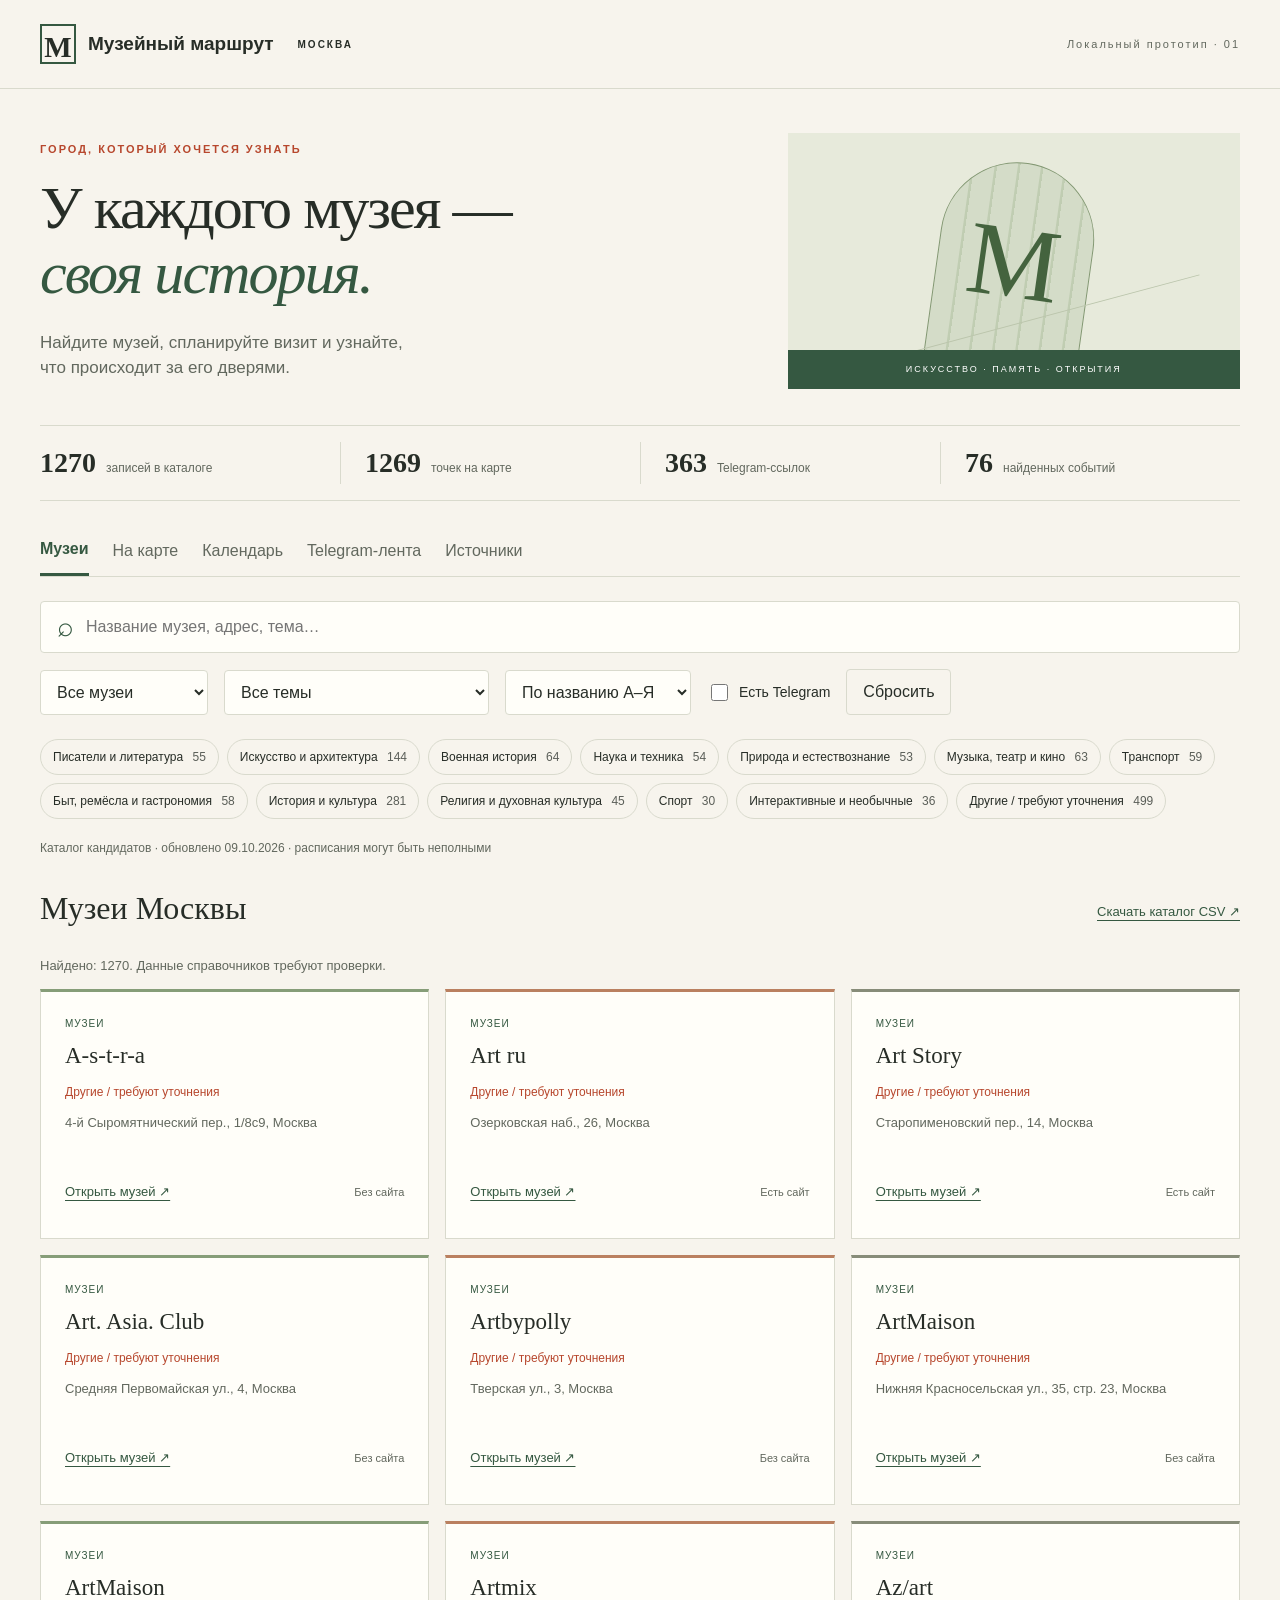
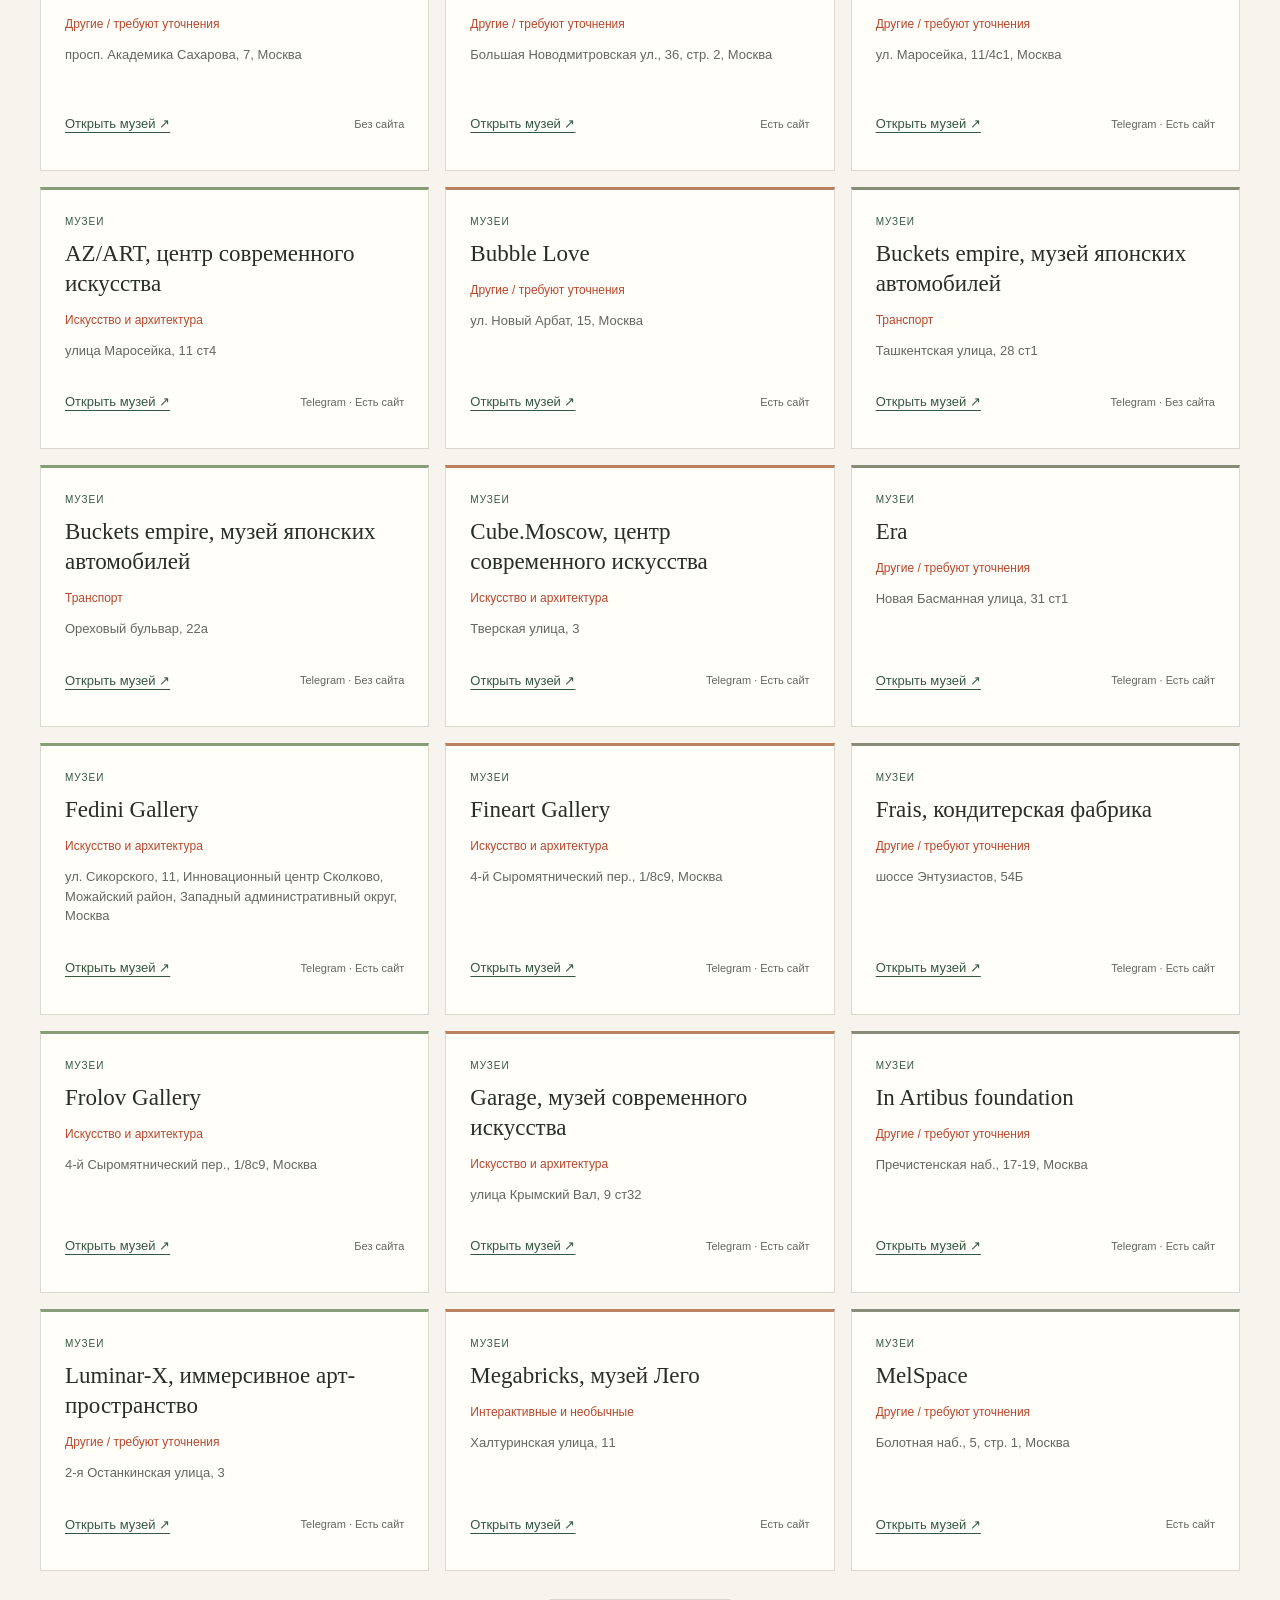
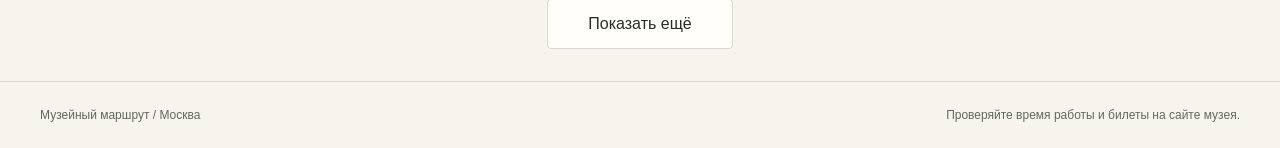
==== web/index.html @ 29739465 "Build Moscow museums catalog, map and calendar prototype" ====
<!doctype html>
<html lang="ru">
<head>
  <meta charset="utf-8"><meta name="viewport" content="width=device-width,initial-scale=1">
  <title>Музейный маршрут — Москва</title>
  <meta name="description" content="Музеи и музеи-квартиры Москвы: каталог, карта, афиши и новости публичных Telegram-каналов.">
  <link rel="icon" href="icon.svg" type="image/svg+xml"><link rel="stylesheet" href="vendor/leaflet.css"><link rel="stylesheet" href="style.css">
  <script defer src="vendor/leaflet.js"></script><script defer src="app.js"></script>
</head>
<body>
  <header><a class="brand" href="#catalog"><span class="brand-mark">М</span> Музейный маршрут <small>МОСКВА</small></a><span class="edition">Локальный прототип · 01</span></header>
  <main>
    <section class="hero"><div><p class="eyebrow">ГОРОД, КОТОРЫЙ ХОЧЕТСЯ УЗНАТЬ</p><h1>У каждого музея —<br><em>своя история.</em></h1><p class="intro">Найдите музей, спланируйте визит и узнайте,<br>что происходит за его дверями.</p></div><div class="hero-art" aria-hidden="true"><div class="arch"><span>М</span></div><p>ИСКУССТВО · ПАМЯТЬ · ОТКРЫТИЯ</p></div></section>
    <div id="stats" class="stats" aria-live="polite"></div>
    <nav class="tabs" aria-label="Разделы"><button data-tab="catalog" class="active">Музеи</button><button data-tab="map">На карте</button><button data-tab="events">Календарь</button><button data-tab="telegram">Telegram-лента</button><button data-tab="sources">Источники</button></nav>
    <section class="searchbar"><label class="search"><span aria-hidden="true">⌕</span><input id="search" type="search" placeholder="Название музея, адрес, тема…" aria-label="Поиск музеев и событий"></label><label><span class="sr-only">Тип музея</span><select id="category"><option value="">Все музеи</option><option>Музеи-квартиры</option><option>Музеи</option></select></label><label><span class="sr-only">Тематика музея</span><select id="theme"><option value="">Все темы</option></select></label><label><span class="sr-only">Сортировка</span><select id="sort"><option value="name">По названию А–Я</option><option value="name-desc">По названию Я–А</option><option value="theme">По тематике</option><option value="format">По формату музея</option></select></label><label class="check"><input type="checkbox" id="tg-only"> Есть Telegram</label><button id="reset" class="quiet">Сбросить</button></section>
    <div id="theme-chips" class="theme-chips" aria-label="Тематика музеев"></div><div id="status" class="status" role="status">Загружаю каталог…</div>
    <section id="catalog" class="panel"><div class="section-title"><h2>Музеи Москвы</h2><a href="data/museums.csv" download>Скачать каталог CSV ↗</a></div><p id="catalog-count" class="muted"></p><div id="museum-list" class="museum-grid"></div><button id="more" class="more">Показать ещё</button></section>
    <section id="map" class="panel" hidden><div class="section-title"><h2>Ваш следующий маршрут</h2><p id="map-count" class="muted"></p></div><div id="map-canvas" aria-label="Карта музеев Москвы"></div><p class="muted">Координаты из справочников. Нажмите на точку, чтобы открыть музей. Подложка карты требует интернета.</p></section>
    <section id="events" class="panel" hidden><div class="section-title"><h2>Когда пойдём?</h2><button id="export-ics" class="quiet">Экспорт .ics</button></div><div class="calendar-controls"><button id="prev" aria-label="Предыдущий период">←</button><button id="today">Сегодня</button><button id="next" aria-label="Следующий период">→</button><strong id="period-label"></strong><div class="segments"><button data-period="week" class="active">Неделя</button><button data-period="month">Месяц</button><button data-period="year">Год</button></div><label><span class="sr-only">Тип события</span><select id="event-kind"><option value="">Все события</option><option>Лекция</option><option>Экскурсия</option><option>Событие</option></select></label></div><p class="muted">Только найденные даты из разметки сайтов. Отмены и площадку уточняйте по ссылке источника. Отсутствие событий не означает отсутствие программы.</p><div id="calendar"></div><div id="event-list"></div><h3 class="agenda-title">Больше программ — в афишах музеев</h3><div id="agenda-list" class="link-grid"></div></section>
    <section id="telegram" class="panel" hidden><div class="section-title"><h2>Музеи говорят</h2><label><span class="sr-only">Telegram-канал</span><select id="channel"><option value="">Все каналы</option></select></label></div><p class="muted">До пяти последних доступных публикаций каждого публичного канала на момент сбора. Публикации показываются из сохранённой копии.</p><div id="post-list" class="post-grid"></div><button id="more-posts" class="more">Ещё публикации</button><div id="channel-errors" class="muted"></div></section>
    <section id="sources" class="panel" hidden><h2>Откуда берутся данные</h2><div id="source-report"></div><p>Классификация по тематике предварительно определяется по названию музея; у одного музея может быть несколько тем. Неоднозначные записи отмечены отдельно. Это каталог кандидатов из локальных выгрузок 2ГИС и Яндекс.Карт. Дата исходных выгрузок неизвестна; в них возможны закрытые музеи, школьные музеи и дубли. Филиалы сохраняются отдельно, даже если у них один сайт.</p><p>Контакты и ссылки на афиши собираются с главной и до трёх связанных страниц. Расписание извлекается только из структурированной разметки Event. События общего музейного сайта могут относиться к нескольким филиалам — точное место смотрите в источнике.</p><p>Telegram-ссылка из справочника не подтверждает, что это официальный канал. Публичная страница должна отдавать публикации; закрытые каналы, чаты и боты могут быть недоступны.</p><a href="data/catalog.json" download>Скачать полный JSON ↗</a></section>
  </main>
  <footer><span>Музейный маршрут / Москва</span><span>Проверяйте время работы и билеты на сайте музея.</span></footer>
  <dialog id="museum-dialog"><button id="close-dialog" aria-label="Закрыть" class="close">×</button><div id="museum-detail"></div></dialog>
</body>
</html>
---- web/vendor/leaflet.css ----
/* required styles */

.leaflet-pane,
.leaflet-tile,
.leaflet-marker-icon,
.leaflet-marker-shadow,
.leaflet-tile-container,
.leaflet-pane > svg,
.leaflet-pane > canvas,
.leaflet-zoom-box,
.leaflet-image-layer,
.leaflet-layer {
	position: absolute;
	left: 0;
	top: 0;
	}
.leaflet-container {
	overflow: hidden;
	}
.leaflet-tile,
.leaflet-marker-icon,
.leaflet-marker-shadow {
	-webkit-user-select: none;
	   -moz-user-select: none;
	        user-select: none;
	  -webkit-user-drag: none;
	}
/* Prevents IE11 from highlighting tiles in blue */
.leaflet-tile::selection {
	background: transparent;
}
/* Safari renders non-retina tile on retina better with this, but Chrome is worse */
.leaflet-safari .leaflet-tile {
	image-rendering: -webkit-optimize-contrast;
	}
/* hack that prevents hw layers "stretching" when loading new tiles */
.leaflet-safari .leaflet-tile-container {
	width: 1600px;
	height: 1600px;
	-webkit-transform-origin: 0 0;
	}
.leaflet-marker-icon,
.leaflet-marker-shadow {
	display: block;
	}
/* .leaflet-container svg: reset svg max-width decleration shipped in Joomla! (joomla.org) 3.x */
/* .leaflet-container img: map is broken in FF if you have max-width: 100% on tiles */
.leaflet-container .leaflet-overlay-pane svg {
	max-width: none !important;
	max-height: none !important;
	}
.leaflet-container .leaflet-marker-pane img,
.leaflet-container .leaflet-shadow-pane img,
.leaflet-container .leaflet-tile-pane img,
.leaflet-container img.leaflet-image-layer,
.leaflet-container .leaflet-tile {
	max-width: none !important;
	max-height: none !important;
	width: auto;
	padding: 0;
	}

.leaflet-container img.leaflet-tile {
	/* See: https://bugs.chromium.org/p/chromium/issues/detail?id=600120 */
	mix-blend-mode: plus-lighter;
}

.leaflet-container.leaflet-touch-zoom {
	-ms-touch-action: pan-x pan-y;
	touch-action: pan-x pan-y;
	}
.leaflet-container.leaflet-touch-drag {
	-ms-touch-action: pinch-zoom;
	/* Fallback for FF which doesn't support pinch-zoom */
	touch-action: none;
	touch-action: pinch-zoom;
}
.leaflet-container.leaflet-touch-drag.leaflet-touch-zoom {
	-ms-touch-action: none;
	touch-action: none;
}
.leaflet-container {
	-webkit-tap-highlight-color: transparent;
}
.leaflet-container a {
	-webkit-tap-highlight-color: rgba(51, 181, 229, 0.4);
}
.leaflet-tile {
	filter: inherit;
	visibility: hidden;
	}
.leaflet-tile-loaded {
	visibility: inherit;
	}
.leaflet-zoom-box {
	width: 0;
	height: 0;
	-moz-box-sizing: border-box;
	     box-sizing: border-box;
	z-index: 800;
	}
/* workaround for https://bugzilla.mozilla.org/show_bug.cgi?id=888319 */
.leaflet-overlay-pane svg {
	-moz-user-select: none;
	}

.leaflet-pane         { z-index: 400; }

.leaflet-tile-pane    { z-index: 200; }
.leaflet-overlay-pane { z-index: 400; }
.leaflet-shadow-pane  { z-index: 500; }
.leaflet-marker-pane  { z-index: 600; }
.leaflet-tooltip-pane   { z-index: 650; }
.leaflet-popup-pane   { z-index: 700; }

.leaflet-map-pane canvas { z-index: 100; }
.leaflet-map-pane svg    { z-index: 200; }

.leaflet-vml-shape {
	width: 1px;
	height: 1px;
	}
.lvml {
	behavior: url(#default#VML);
	display: inline-block;
	position: absolute;
	}


/* control positioning */

.leaflet-control {
	position: relative;
	z-index: 800;
	pointer-events: visiblePainted; /* IE 9-10 doesn't have auto */
	pointer-events: auto;
	}
.leaflet-top,
.leaflet-bottom {
	position: absolute;
	z-index: 1000;
	pointer-events: none;
	}
.leaflet-top {
	top: 0;
	}
.leaflet-right {
	right: 0;
	}
.leaflet-bottom {
	bottom: 0;
	}
.leaflet-left {
	left: 0;
	}
.leaflet-control {
	float: left;
	clear: both;
	}
.leaflet-right .leaflet-control {
	float: right;
	}
.leaflet-top .leaflet-control {
	margin-top: 10px;
	}
.leaflet-bottom .leaflet-control {
	margin-bottom: 10px;
	}
.leaflet-left .leaflet-control {
	margin-left: 10px;
	}
.leaflet-right .leaflet-control {
	margin-right: 10px;
	}


/* zoom and fade animations */

.leaflet-fade-anim .leaflet-popup {
	opacity: 0;
	-webkit-transition: opacity 0.2s linear;
	   -moz-transition: opacity 0.2s linear;
	        transition: opacity 0.2s linear;
	}
.leaflet-fade-anim .leaflet-map-pane .leaflet-popup {
	opacity: 1;
	}
.leaflet-zoom-animated {
	-webkit-transform-origin: 0 0;
	    -ms-transform-origin: 0 0;
	        transform-origin: 0 0;
	}
svg.leaflet-zoom-animated {
	will-change: transform;
}

.leaflet-zoom-anim .leaflet-zoom-animated {
	-webkit-transition: -webkit-transform 0.25s cubic-bezier(0,0,0.25,1);
	   -moz-transition:    -moz-transform 0.25s cubic-bezier(0,0,0.25,1);
	        transition:         transform 0.25s cubic-bezier(0,0,0.25,1);
	}
.leaflet-zoom-anim .leaflet-tile,
.leaflet-pan-anim .leaflet-tile {
	-webkit-transition: none;
	   -moz-transition: none;
	        transition: none;
	}

.leaflet-zoom-anim .leaflet-zoom-hide {
	visibility: hidden;
	}


/* cursors */

.leaflet-interactive {
	cursor: pointer;
	}
.leaflet-grab {
	cursor: -webkit-grab;
	cursor:    -moz-grab;
	cursor:         grab;
	}
.leaflet-crosshair,
.leaflet-crosshair .leaflet-interactive {
	cursor: crosshair;
	}
.leaflet-popup-pane,
.leaflet-control {
	cursor: auto;
	}
.leaflet-dragging .leaflet-grab,
.leaflet-dragging .leaflet-grab .leaflet-interactive,
.leaflet-dragging .leaflet-marker-draggable {
	cursor: move;
	cursor: -webkit-grabbing;
	cursor:    -moz-grabbing;
	cursor:         grabbing;
	}

/* marker & overlays interactivity */
.leaflet-marker-icon,
.leaflet-marker-shadow,
.leaflet-image-layer,
.leaflet-pane > svg path,
.leaflet-tile-container {
	pointer-events: none;
	}

.leaflet-marker-icon.leaflet-interactive,
.leaflet-image-layer.leaflet-interactive,
.leaflet-pane > svg path.leaflet-interactive,
svg.leaflet-image-layer.leaflet-interactive path {
	pointer-events: visiblePainted; /* IE 9-10 doesn't have auto */
	pointer-events: auto;
	}

/* visual tweaks */

.leaflet-container {
	background: #ddd;
	outline-offset: 1px;
	}
.leaflet-container a {
	color: #0078A8;
	}
.leaflet-zoom-box {
	border: 2px dotted #38f;
	background: rgba(255,255,255,0.5);
	}


/* general typography */
.leaflet-container {
	font-family: "Helvetica Neue", Arial, Helvetica, sans-serif;
	font-size: 12px;
	font-size: 0.75rem;
	line-height: 1.5;
	}


/* general toolbar styles */

.leaflet-bar {
	box-shadow: 0 1px 5px rgba(0,0,0,0.65);
	border-radius: 4px;
	}
.leaflet-bar a {
	background-color: #fff;
	border-bottom: 1px solid #ccc;
	width: 26px;
	height: 26px;
	line-height: 26px;
	display: block;
	text-align: center;
	text-decoration: none;
	color: black;
	}
.leaflet-bar a,
.leaflet-control-layers-toggle {
	background-position: 50% 50%;
	background-repeat: no-repeat;
	display: block;
	}
.leaflet-bar a:hover,
.leaflet-bar a:focus {
	background-color: #f4f4f4;
	}
.leaflet-bar a:first-child {
	border-top-left-radius: 4px;
	border-top-right-radius: 4px;
	}
.leaflet-bar a:last-child {
	border-bottom-left-radius: 4px;
	border-bottom-right-radius: 4px;
	border-bottom: none;
	}
.leaflet-bar a.leaflet-disabled {
	cursor: default;
	background-color: #f4f4f4;
	color: #bbb;
	}

.leaflet-touch .leaflet-bar a {
	width: 30px;
	height: 30px;
	line-height: 30px;
	}
.leaflet-touch .leaflet-bar a:first-child {
	border-top-left-radius: 2px;
	border-top-right-radius: 2px;
	}
.leaflet-touch .leaflet-bar a:last-child {
	border-bottom-left-radius: 2px;
	border-bottom-right-radius: 2px;
	}

/* zoom control */

.leaflet-control-zoom-in,
.leaflet-control-zoom-out {
	font: bold 18px 'Lucida Console', Monaco, monospace;
	text-indent: 1px;
	}

.leaflet-touch .leaflet-control-zoom-in, .leaflet-touch .leaflet-control-zoom-out  {
	font-size: 22px;
	}


/* layers control */

.leaflet-control-layers {
	box-shadow: 0 1px 5px rgba(0,0,0,0.4);
	background: #fff;
	border-radius: 5px;
	}
.leaflet-control-layers-toggle {
	background-image: url(images/layers.png);
	width: 36px;
	height: 36px;
	}
.leaflet-retina .leaflet-control-layers-toggle {
	background-image: url(images/layers-2x.png);
	background-size: 26px 26px;
	}
.leaflet-touch .leaflet-control-layers-toggle {
	width: 44px;
	height: 44px;
	}
.leaflet-control-layers .leaflet-control-layers-list,
.leaflet-control-layers-expanded .leaflet-control-layers-toggle {
	display: none;
	}
.leaflet-control-layers-expanded .leaflet-control-layers-list {
	display: block;
	position: relative;
	}
.leaflet-control-layers-expanded {
	padding: 6px 10px 6px 6px;
	color: #333;
	background: #fff;
	}
.leaflet-control-layers-scrollbar {
	overflow-y: scroll;
	overflow-x: hidden;
	padding-right: 5px;
	}
.leaflet-control-layers-selector {
	margin-top: 2px;
	position: relative;
	top: 1px;
	}
.leaflet-control-layers label {
	display: block;
	font-size: 13px;
	font-size: 1.08333em;
	}
.leaflet-control-layers-separator {
	height: 0;
	border-top: 1px solid #ddd;
	margin: 5px -10px 5px -6px;
	}

/* Default icon URLs */
.leaflet-default-icon-path { /* used only in path-guessing heuristic, see L.Icon.Default */
	background-image: url(images/marker-icon.png);
	}


/* attribution and scale controls */

.leaflet-container .leaflet-control-attribution {
	background: #fff;
	background: rgba(255, 255, 255, 0.8);
	margin: 0;
	}
.leaflet-control-attribution,
.leaflet-control-scale-line {
	padding: 0 5px;
	color: #333;
	line-height: 1.4;
	}
.leaflet-control-attribution a {
	text-decoration: none;
	}
.leaflet-control-attribution a:hover,
.leaflet-control-attribution a:focus {
	text-decoration: underline;
	}
.leaflet-attribution-flag {
	display: inline !important;
	vertical-align: baseline !important;
	width: 1em;
	height: 0.6669em;
	}
.leaflet-left .leaflet-control-scale {
	margin-left: 5px;
	}
.leaflet-bottom .leaflet-control-scale {
	margin-bottom: 5px;
	}
.leaflet-control-scale-line {
	border: 2px solid #777;
	border-top: none;
	line-height: 1.1;
	padding: 2px 5px 1px;
	white-space: nowrap;
	-moz-box-sizing: border-box;
	     box-sizing: border-box;
	background: rgba(255, 255, 255, 0.8);
	text-shadow: 1px 1px #fff;
	}
.leaflet-control-scale-line:not(:first-child) {
	border-top: 2px solid #777;
	border-bottom: none;
	margin-top: -2px;
	}
.leaflet-control-scale-line:not(:first-child):not(:last-child) {
	border-bottom: 2px solid #777;
	}

.leaflet-touch .leaflet-control-attribution,
.leaflet-touch .leaflet-control-layers,
.leaflet-touch .leaflet-bar {
	box-shadow: none;
	}
.leaflet-touch .leaflet-control-layers,
.leaflet-touch .leaflet-bar {
	border: 2px solid rgba(0,0,0,0.2);
	background-clip: padding-box;
	}


/* popup */

.leaflet-popup {
	position: absolute;
	text-align: center;
	margin-bottom: 20px;
	}
.leaflet-popup-content-wrapper {
	padding: 1px;
	text-align: left;
	border-radius: 12px;
	}
.leaflet-popup-content {
	margin: 13px 24px 13px 20px;
	line-height: 1.3;
	font-size: 13px;
	font-size: 1.08333em;
	min-height: 1px;
	}
.leaflet-popup-content p {
	margin: 17px 0;
	margin: 1.3em 0;
	}
.leaflet-popup-tip-container {
	width: 40px;
	height: 20px;
	position: absolute;
	left: 50%;
	margin-top: -1px;
	margin-left: -20px;
	overflow: hidden;
	pointer-events: none;
	}
.leaflet-popup-tip {
	width: 17px;
	height: 17px;
	padding: 1px;

	margin: -10px auto 0;
	pointer-events: auto;

	-webkit-transform: rotate(45deg);
	   -moz-transform: rotate(45deg);
	    -ms-transform: rotate(45deg);
	        transform: rotate(45deg);
	}
.leaflet-popup-content-wrapper,
.leaflet-popup-tip {
	background: white;
	color: #333;
	box-shadow: 0 3px 14px rgba(0,0,0,0.4);
	}
.leaflet-container a.leaflet-popup-close-button {
	position: absolute;
	top: 0;
	right: 0;
	border: none;
	text-align: center;
	width: 24px;
	height: 24px;
	font: 16px/24px Tahoma, Verdana, sans-serif;
	color: #757575;
	text-decoration: none;
	background: transparent;
	}
.leaflet-container a.leaflet-popup-close-button:hover,
.leaflet-container a.leaflet-popup-close-button:focus {
	color: #585858;
	}
.leaflet-popup-scrolled {
	overflow: auto;
	}

.leaflet-oldie .leaflet-popup-content-wrapper {
	-ms-zoom: 1;
	}
.leaflet-oldie .leaflet-popup-tip {
	width: 24px;
	margin: 0 auto;

	-ms-filter: "progid:DXImageTransform.Microsoft.Matrix(M11=0.70710678, M12=0.70710678, M21=-0.70710678, M22=0.70710678)";
	filter: progid:DXImageTransform.Microsoft.Matrix(M11=0.70710678, M12=0.70710678, M21=-0.70710678, M22=0.70710678);
	}

.leaflet-oldie .leaflet-control-zoom,
.leaflet-oldie .leaflet-control-layers,
.leaflet-oldie .leaflet-popup-content-wrapper,
.leaflet-oldie .leaflet-popup-tip {
	border: 1px solid #999;
	}


/* div icon */

.leaflet-div-icon {
	background: #fff;
	border: 1px solid #666;
	}


/* Tooltip */
/* Base styles for the element that has a tooltip */
.leaflet-tooltip {
	position: absolute;
	padding: 6px;
	background-color: #fff;
	border: 1px solid #fff;
	border-radius: 3px;
	color: #222;
	white-space: nowrap;
	-webkit-user-select: none;
	-moz-user-select: none;
	-ms-user-select: none;
	user-select: none;
	pointer-events: none;
	box-shadow: 0 1px 3px rgba(0,0,0,0.4);
	}
.leaflet-tooltip.leaflet-interactive {
	cursor: pointer;
	pointer-events: auto;
	}
.leaflet-tooltip-top:before,
.leaflet-tooltip-bottom:before,
.leaflet-tooltip-left:before,
.leaflet-tooltip-right:before {
	position: absolute;
	pointer-events: none;
	border: 6px solid transparent;
	background: transparent;
	content: "";
	}

/* Directions */

.leaflet-tooltip-bottom {
	margin-top: 6px;
}
.leaflet-tooltip-top {
	margin-top: -6px;
}
.leaflet-tooltip-bottom:before,
.leaflet-tooltip-top:before {
	left: 50%;
	margin-left: -6px;
	}
.leaflet-tooltip-top:before {
	bottom: 0;
	margin-bottom: -12px;
	border-top-color: #fff;
	}
.leaflet-tooltip-bottom:before {
	top: 0;
	margin-top: -12px;
	margin-left: -6px;
	border-bottom-color: #fff;
	}
.leaflet-tooltip-left {
	margin-left: -6px;
}
.leaflet-tooltip-right {
	margin-left: 6px;
}
.leaflet-tooltip-left:before,
.leaflet-tooltip-right:before {
	top: 50%;
	margin-top: -6px;
	}
.leaflet-tooltip-left:before {
	right: 0;
	margin-right: -12px;
	border-left-color: #fff;
	}
.leaflet-tooltip-right:before {
	left: 0;
	margin-left: -12px;
	border-right-color: #fff;
	}

/* Printing */

@media print {
	/* Prevent printers from removing background-images of controls. */
	.leaflet-control {
		-webkit-print-color-adjust: exact;
		print-color-adjust: exact;
		}
	}
---- web/style.css ----
:root{--paper:#f7f4ed;--ink:#272d27;--muted:#62685e;--line:#d9dacd;--green:#355841;--accent:#b7472d;--white:#fffef9}*{box-sizing:border-box}body{margin:0;background:var(--paper);color:var(--ink);font-family:'Segoe UI',sans-serif;font-size:16px;line-height:1.5}button,input,select{font:inherit}button,a,input,select{touch-action:manipulation}button{cursor:pointer}a{color:var(--green);text-underline-offset:4px}button{border:1px solid var(--line);background:var(--white);color:var(--ink);padding:10px 16px;min-height:44px;border-radius:4px}button:hover{background:#e8ecdf}button:focus-visible,a:focus-visible,input:focus-visible,select:focus-visible{outline:3px solid var(--accent);outline-offset:3px}header{max-width:1360px;margin:auto;padding:24px 40px;display:flex;align-items:center;justify-content:space-between;border-bottom:1px solid var(--line)}.brand{display:flex;align-items:center;gap:12px;text-decoration:none;font-weight:600;font-size:19px;color:var(--ink)}.brand-mark{display:grid;place-items:center;width:36px;height:40px;border:2px solid var(--green);font-family:Georgia,serif;font-size:29px}.brand small{font-size:10px;letter-spacing:2px;margin-left:12px}.edition,.eyebrow{font-size:11px;letter-spacing:2px;color:var(--muted)}main{max-width:1280px;margin:auto;padding:0 40px}.hero{display:grid;grid-template-columns:1.6fr 1fr;align-items:center;padding:44px 0 36px;gap:24px}.eyebrow{color:var(--accent);font-weight:700;margin:0 0 18px}h1,h2,h3{font-family:Georgia,'Times New Roman',serif;font-weight:400}h1{font-size:clamp(36px,4.7vw,66px);line-height:1.08;letter-spacing:-2px;margin:0 0 24px}h1 em{color:var(--green);font-weight:400}.intro{color:var(--muted);font-size:17px;margin:0}.hero-art{height:256px;display:flex;flex-direction:column;align-items:center;justify-content:end;background:#e7eadb;position:relative;overflow:hidden}.hero-art:after{content:'';position:absolute;height:1px;width:85%;background:#bcc6ad;bottom:64px;transform:rotate(-15deg)}.arch{width:154px;height:200px;border-radius:80px 80px 0 0;border:1px solid #839873;background:repeating-linear-gradient(90deg,#d4dcc8 0px,#d4dcc8 20px,#c0cdb2 21px,#c0cdb2 23px);display:grid;place-items:center;margin-bottom:-12px;transform:rotate(8deg)}.arch span{font-family:Georgia,serif;font-size:104px;color:#44633e}.hero-art p{font-size:9px;letter-spacing:2px;z-index:1;background:var(--green);color:#fff;width:100%;text-align:center;padding:13px;margin:0}.stats{display:grid;grid-template-columns:repeat(4,1fr);border-top:1px solid var(--line);border-bottom:1px solid var(--line);padding:16px 0;margin-bottom:24px}.stat{padding:0 24px;border-left:1px solid var(--line)}.stat:first-child{border:0;padding-left:0}.stat strong{font-family:Georgia,serif;font-size:28px;margin-right:10px}.stat span{font-size:12px;color:var(--muted)}.tabs{display:flex;gap:24px;border-bottom:1px solid var(--line);overflow-x:auto}.tabs button{background:none;border:0;border-radius:0;padding:12px 0;white-space:nowrap;color:var(--muted)}.tabs button.active{border-bottom:3px solid var(--green);color:var(--green);font-weight:600}.searchbar{display:flex;align-items:center;gap:16px;padding:24px 0 12px}.search{display:flex;align-items:center;gap:12px;background:var(--white);border:1px solid var(--line);border-radius:4px;padding:0 16px;flex:1}.search span{font-size:28px;color:var(--green)}input[type=search]{border:0;outline:none;background:none;width:100%;min-width:150px;padding:13px 0;color:var(--ink)}select{padding:12px;background:var(--white);border:1px solid var(--line);border-radius:4px;max-width:320px;color:var(--ink)}.check{white-space:nowrap;font-size:14px;display:flex;align-items:center;gap:8px;min-height:44px}.check input{accent-color:var(--green);width:17px;height:17px}.quiet{background:transparent}.status{font-size:12px;color:var(--muted);margin:4px 0 24px}.panel{padding-bottom:32px}.section-title{display:flex;align-items:center;justify-content:space-between;gap:16px}.section-title a{font-size:13px}h2{font-size:32px;line-height:1.2;margin:8px 0 16px}h3{font-size:23px;margin:10px 0 12px}.muted{color:var(--muted);font-size:13px}.museum-grid{display:grid;grid-template-columns:repeat(3,minmax(0,1fr));gap:16px}.museum-card{padding:24px;background:var(--white);border:1px solid var(--line);border-top:3px solid #869d78;display:flex;flex-direction:column;min-height:250px}.museum-card:nth-child(3n+2){border-top-color:#ba8060}.museum-card:nth-child(3n){border-top-color:#878c79}.tag{font-size:10px;letter-spacing:1px;text-transform:uppercase;color:var(--green)}.museum-card h3{line-height:1.3}.museum-card p{font-size:13px;color:var(--muted);margin:0 0 20px;flex:1}.card-footer{display:flex;align-items:center;justify-content:space-between;gap:8px}.card-footer button{padding:0;background:none;border:0;color:var(--green);font-size:13px;text-decoration:underline;text-underline-offset:4px}.card-footer span{font-size:11px;color:var(--muted)}.more{display:block;margin:28px auto 0;padding:12px 40px}.empty{padding:32px;border:1px dashed var(--line);grid-column:1/-1;color:var(--muted)}#map-canvas{height:600px;border:1px solid var(--line);background:#e7eadb;z-index:0}.calendar-controls{display:flex;align-items:center;gap:8px;flex-wrap:wrap;margin:8px 0 20px}.calendar-controls strong{margin:0 auto 0 12px;font-weight:500}.segments{display:flex;gap:0}.segments button{border-radius:0}.segments .active{background:var(--green);color:white}.month-grid{display:grid;grid-template-columns:repeat(7,minmax(0,1fr));border-left:1px solid var(--line);border-top:1px solid var(--line)}.day{min-height:90px;padding:10px;border-right:1px solid var(--line);border-bottom:1px solid var(--line);background:var(--white);text-align:left}.day.disabled{background:var(--paper);color:#999}.day b{font-size:13px}.day.today b{background:var(--green);color:white;padding:4px 7px;border-radius:50%}.day.selected{outline:2px solid var(--accent);outline-offset:-2px}.day small{display:block;color:var(--green);margin-top:12px}.weekday{padding:8px;text-align:center;background:#e7eadb;font-size:12px;border-right:1px solid var(--line);border-bottom:1px solid var(--line)}.year-grid{display:grid;grid-template-columns:repeat(4,1fr);gap:12px}.year-grid button{padding:24px;text-align:left}.year-grid strong{display:block;font-family:Georgia,serif;font-size:22px}.year-grid span{display:block;margin-top:8px;color:var(--muted)}.event-row{display:grid;grid-template-columns:110px 1fr 180px;gap:20px;border-bottom:1px solid var(--line);padding:24px 0}.event-row h3{margin:0 0 8px}.event-row time{color:var(--accent);font-size:14px}.event-row p{margin:4px 0;font-size:13px;color:var(--muted)}.event-row a{align-self:center;font-size:13px}.agenda-title{margin-top:40px}.link-grid{display:grid;grid-template-columns:repeat(3,1fr);gap:12px}.agenda-link{border-top:1px solid var(--line);padding:16px 0;display:block;font-size:14px}.post-grid{display:grid;grid-template-columns:repeat(3,minmax(0,1fr));gap:16px}.post{padding:24px;border:1px solid var(--line);background:var(--white)}.post .text{white-space:pre-wrap;font-size:14px;overflow-wrap:anywhere;max-height:320px;overflow:auto;margin:16px 0}.post time{display:block;color:var(--muted);font-size:12px;margin-top:8px}.post a{font-size:13px}.post h3{font-size:19px;overflow-wrap:anywhere}.source-metrics{display:grid;grid-template-columns:repeat(3,1fr);gap:16px;margin:24px 0}.source-metrics div{padding:24px;background:#e7eadb}.source-metrics strong{display:block;font-size:24px;font-family:Georgia,serif}.source-metrics span{font-size:13px}.panel#sources>p{max-width:800px;color:var(--muted)}footer{padding:24px 40px;display:flex;justify-content:space-between;max-width:1360px;margin:auto;border-top:1px solid var(--line);font-size:12px;color:var(--muted)}dialog{border:1px solid var(--line);background:var(--paper);color:var(--ink);width:min(660px,95vw);max-height:85vh;padding:32px;overflow:auto}dialog::backdrop{background:#18281dcc}.close{float:right;background:none;border:0;font-size:26px}.detail-links{display:flex;flex-wrap:wrap;gap:12px;margin:16px 0}.detail-contacts{overflow-wrap:anywhere;font-size:14px}.detail-contacts p{margin:8px 0}.sr-only{position:absolute;width:1px;height:1px;overflow:hidden;clip:rect(0,0,0,0)}[hidden]{display:none!important}@media(max-width:900px){main,header{padding-left:24px;padding-right:24px}.museum-grid,.post-grid{grid-template-columns:repeat(2,minmax(0,1fr))}.stats{grid-template-columns:repeat(2,1fr);gap:16px}.stat:nth-child(3){border:0;padding-left:0}.searchbar{flex-wrap:wrap}.search{flex-basis:100%}.year-grid{grid-template-columns:repeat(3,1fr)}.edition{display:none}.brand small{display:none}.hero-art{height:220px}.link-grid{grid-template-columns:repeat(2,1fr)}}@media(max-width:580px){main,header{padding-left:16px;padding-right:16px}.hero{grid-template-columns:1fr;padding:32px 0}.hero-art{display:none}h1{font-size:43px}.museum-grid,.post-grid,.link-grid{grid-template-columns:1fr}.stat{padding:0 12px}.stat strong{font-size:24px}.tabs{gap:20px}h2{font-size:27px}.section-title{align-items:flex-start;flex-wrap:wrap}.calendar-controls strong{order:-1;width:100%;margin:0 0 8px}.day{min-height:64px;padding:6px}.day small{font-size:10px}.event-row{grid-template-columns:1fr;gap:8px}.year-grid{grid-template-columns:repeat(2,1fr)}.source-metrics{grid-template-columns:1fr}#map-canvas{height:460px}footer{padding:24px 16px;display:block}footer span{display:block;margin:8px 0}.brand{font-size:17px}}
:root .searchbar{flex-wrap:wrap}.searchbar .search{flex-basis:100%}.theme-chips{display:flex;gap:8px;flex-wrap:wrap;margin:12px 0 20px}.theme-chips button{background:transparent;font-size:12px;padding:6px 12px;border-radius:24px;min-height:36px}.theme-chips button.active{background:var(--green);color:white;border-color:var(--green)}.theme-chips span{opacity:.75;margin-left:6px}.theme-label{display:block;font-size:12px;color:var(--accent);margin:0 0 12px}.theme-chips button:hover{background:#e7eadb}.theme-chips button.active:hover{background:var(--green)}
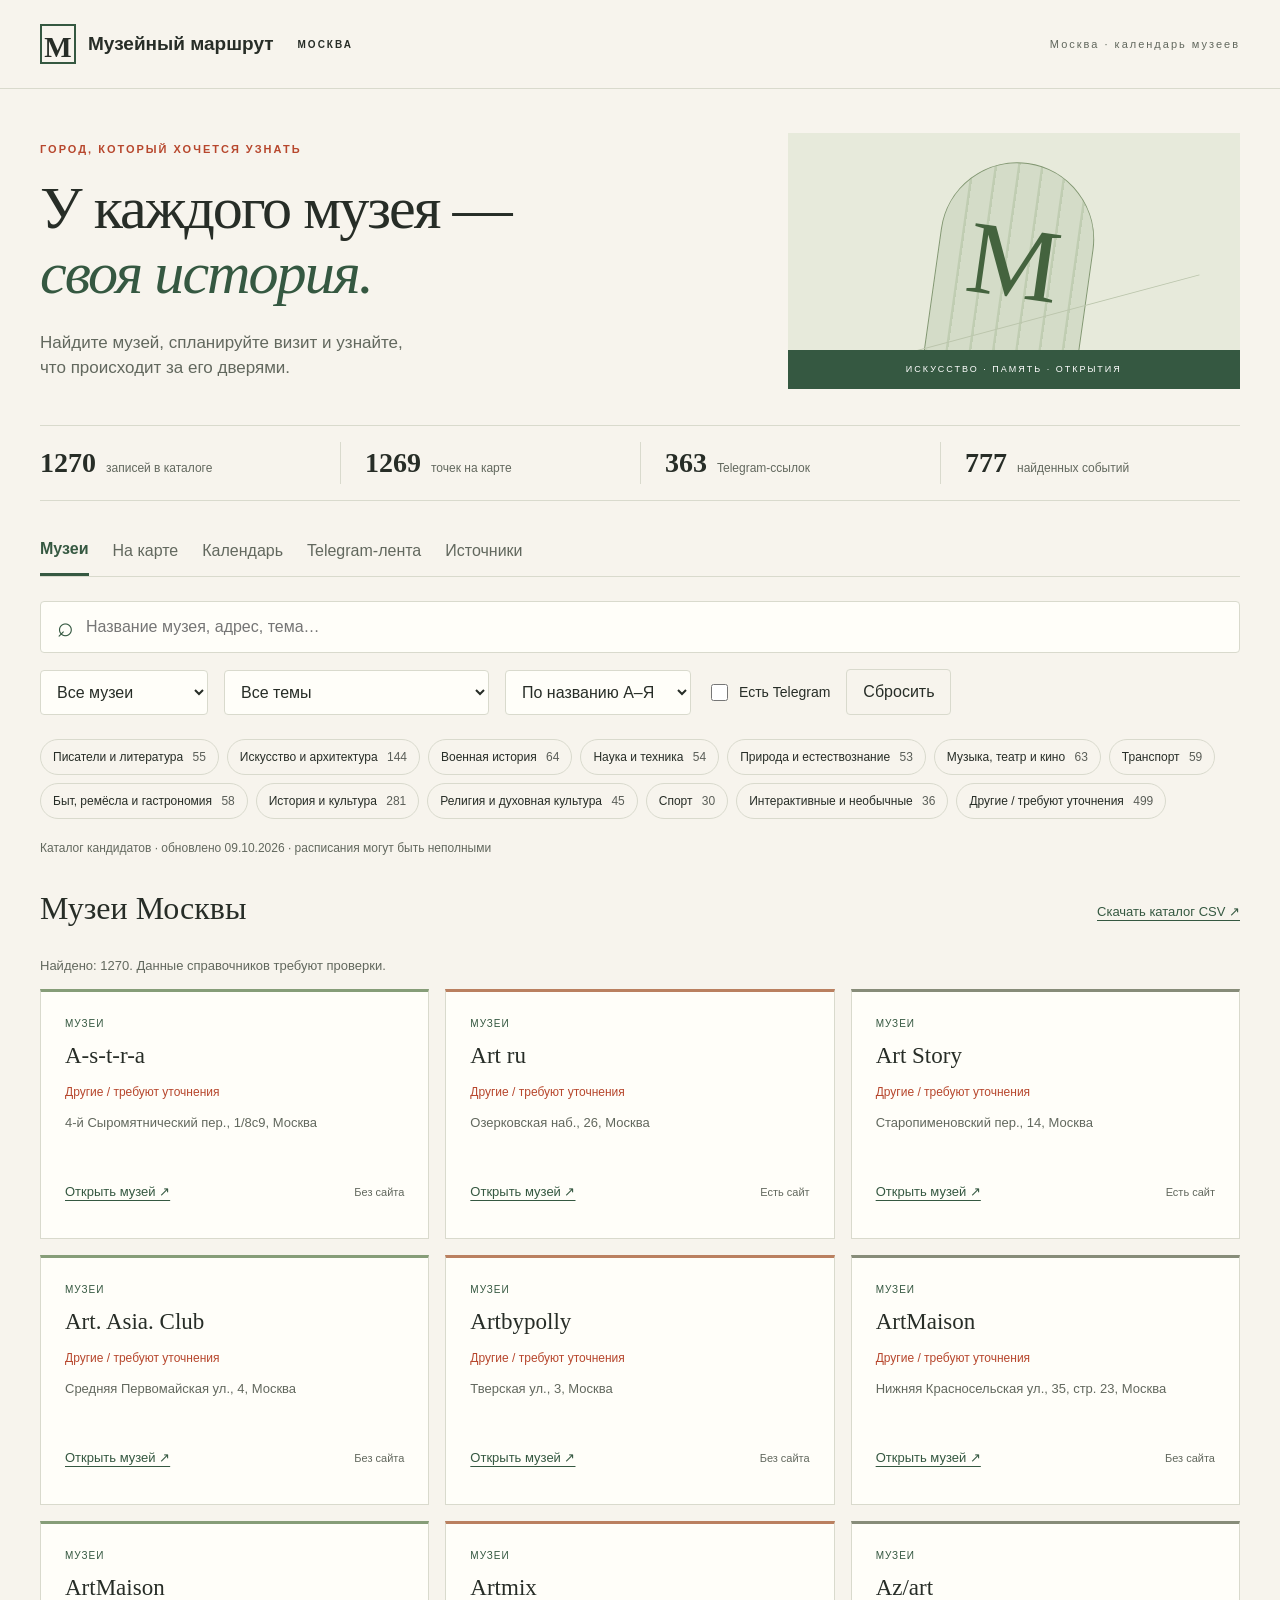
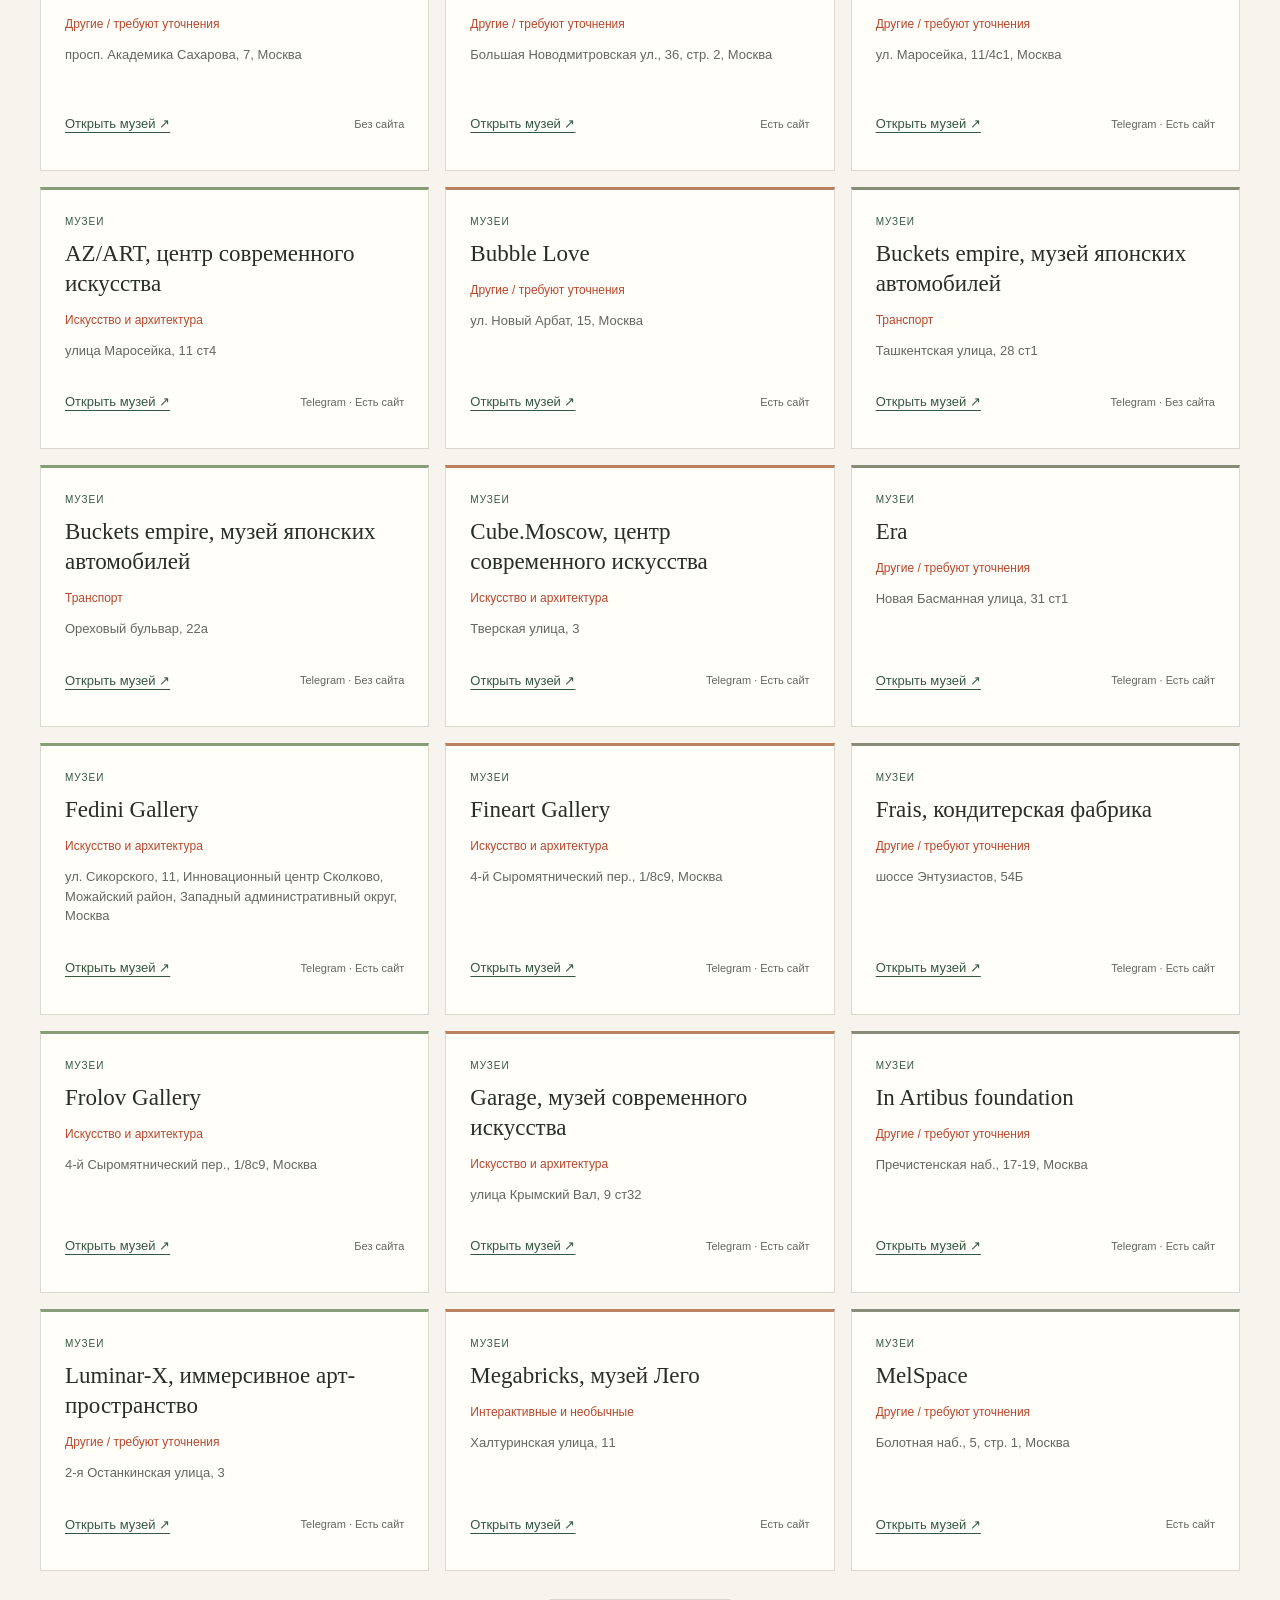
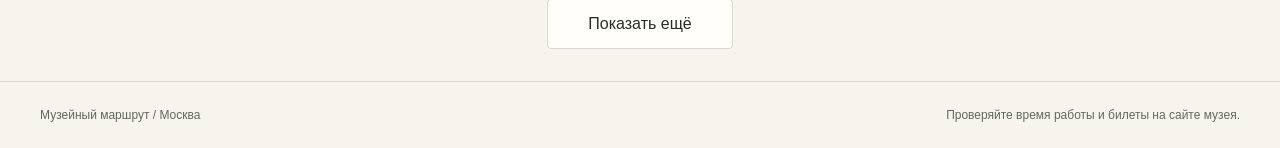
==== commit 3bd9e32b: "Add museum agenda adapters, monitoring and calendar source filters" ====
--- a/web/index.html
+++ b/web/index.html
@@ -8,7 +8,7 @@
   <script defer src="vendor/leaflet.js"></script><script defer src="app.js"></script>
 </head>
 <body>
-  <header><a class="brand" href="#catalog"><span class="brand-mark">М</span> Музейный маршрут <small>МОСКВА</small></a><span class="edition">Локальный прототип · 01</span></header>
+  <header><a class="brand" href="#catalog"><span class="brand-mark">М</span> Музейный маршрут <small>МОСКВА</small></a><span class="edition">Москва · календарь музеев</span></header>
   <main>
     <section class="hero"><div><p class="eyebrow">ГОРОД, КОТОРЫЙ ХОЧЕТСЯ УЗНАТЬ</p><h1>У каждого музея —<br><em>своя история.</em></h1><p class="intro">Найдите музей, спланируйте визит и узнайте,<br>что происходит за его дверями.</p></div><div class="hero-art" aria-hidden="true"><div class="arch"><span>М</span></div><p>ИСКУССТВО · ПАМЯТЬ · ОТКРЫТИЯ</p></div></section>
     <div id="stats" class="stats" aria-live="polite"></div>
@@ -17,9 +17,9 @@
     <div id="theme-chips" class="theme-chips" aria-label="Тематика музеев"></div><div id="status" class="status" role="status">Загружаю каталог…</div>
     <section id="catalog" class="panel"><div class="section-title"><h2>Музеи Москвы</h2><a href="data/museums.csv" download>Скачать каталог CSV ↗</a></div><p id="catalog-count" class="muted"></p><div id="museum-list" class="museum-grid"></div><button id="more" class="more">Показать ещё</button></section>
     <section id="map" class="panel" hidden><div class="section-title"><h2>Ваш следующий маршрут</h2><p id="map-count" class="muted"></p></div><div id="map-canvas" aria-label="Карта музеев Москвы"></div><p class="muted">Координаты из справочников. Нажмите на точку, чтобы открыть музей. Подложка карты требует интернета.</p></section>
-    <section id="events" class="panel" hidden><div class="section-title"><h2>Когда пойдём?</h2><button id="export-ics" class="quiet">Экспорт .ics</button></div><div class="calendar-controls"><button id="prev" aria-label="Предыдущий период">←</button><button id="today">Сегодня</button><button id="next" aria-label="Следующий период">→</button><strong id="period-label"></strong><div class="segments"><button data-period="week" class="active">Неделя</button><button data-period="month">Месяц</button><button data-period="year">Год</button></div><label><span class="sr-only">Тип события</span><select id="event-kind"><option value="">Все события</option><option>Лекция</option><option>Экскурсия</option><option>Событие</option></select></label></div><p class="muted">Только найденные даты из разметки сайтов. Отмены и площадку уточняйте по ссылке источника. Отсутствие событий не означает отсутствие программы.</p><div id="calendar"></div><div id="event-list"></div><h3 class="agenda-title">Больше программ — в афишах музеев</h3><div id="agenda-list" class="link-grid"></div></section>
+    <section id="events" class="panel" hidden><div class="section-title"><h2>Когда пойдём?</h2><button id="export-ics" class="quiet">Экспорт .ics</button></div><div class="calendar-controls"><button id="prev" aria-label="Предыдущий период">←</button><button id="today">Сегодня</button><button id="next" aria-label="Следующий период">→</button><strong id="period-label"></strong><div class="segments"><button data-period="week" class="active">Неделя</button><button data-period="month">Месяц</button><button data-period="year">Год</button></div><label><span class="sr-only">Тип события</span><select id="event-kind"><option value="">Все события</option><option>Лекция</option><option>Экскурсия</option><option>Событие</option></select></label></div><div class="calendar-filters"><label>Музей / источник <select id="calendar-source"><option value="">Все источники</option></select></label><label>Показывать <select id="calendar-mode"><option value="all">Все программы</option><option value="sessions">Сеансы и дни событий</option><option value="periods">Выставки и длительные программы</option></select></label></div><p id="calendar-coverage" class="muted"></p><p class="muted">Даты собираются из календарей, карточек и API сайтов. Отмены и площадку уточняйте по ссылке источника. Отсутствие событий не означает отсутствие программы.</p><div id="calendar"></div><div id="event-list"></div><h3 class="agenda-title">Больше программ — в афишах музеев</h3><div id="agenda-list" class="link-grid"></div></section>
     <section id="telegram" class="panel" hidden><div class="section-title"><h2>Музеи говорят</h2><label><span class="sr-only">Telegram-канал</span><select id="channel"><option value="">Все каналы</option></select></label></div><p class="muted">До пяти последних доступных публикаций каждого публичного канала на момент сбора. Публикации показываются из сохранённой копии.</p><div id="post-list" class="post-grid"></div><button id="more-posts" class="more">Ещё публикации</button><div id="channel-errors" class="muted"></div></section>
-    <section id="sources" class="panel" hidden><h2>Откуда берутся данные</h2><div id="source-report"></div><p>Классификация по тематике предварительно определяется по названию музея; у одного музея может быть несколько тем. Неоднозначные записи отмечены отдельно. Это каталог кандидатов из локальных выгрузок 2ГИС и Яндекс.Карт. Дата исходных выгрузок неизвестна; в них возможны закрытые музеи, школьные музеи и дубли. Филиалы сохраняются отдельно, даже если у них один сайт.</p><p>Контакты и ссылки на афиши собираются с главной и до трёх связанных страниц. Расписание извлекается только из структурированной разметки Event. События общего музейного сайта могут относиться к нескольким филиалам — точное место смотрите в источнике.</p><p>Telegram-ссылка из справочника не подтверждает, что это официальный канал. Публичная страница должна отдавать публикации; закрытые каналы, чаты и боты могут быть недоступны.</p><a href="data/catalog.json" download>Скачать полный JSON ↗</a></section>
+    <section id="sources" class="panel" hidden><h2>Откуда берутся данные</h2><div id="source-report"></div><p>Классификация по тематике предварительно определяется по названию музея; у одного музея может быть несколько тем. Неоднозначные записи отмечены отдельно. Это каталог кандидатов из локальных выгрузок 2ГИС и Яндекс.Карт. Дата исходных выгрузок неизвестна; в них возможны закрытые музеи, школьные музеи и дубли. Филиалы сохраняются отдельно, даже если у них один сайт.</p><p>Контакты и ссылки на афиши собираются с главной и до трёх связанных страниц. Расписание собирается индивидуальными адаптерами и общим поиском дат. Покрытие каждого сайта показано ниже. События общего музейного сайта могут относиться к нескольким филиалам — точное место смотрите в источнике.</p><p>Telegram-ссылка из справочника не подтверждает, что это официальный канал. Публичная страница должна отдавать публикации; закрытые каналы, чаты и боты могут быть недоступны.</p><h3>Мониторинг афиш</h3><p class="muted">«Нужен адаптер» означает, что общий сборщик не смог разобрать расписание; это не означает отсутствие событий. Исчезновение карточки не считается подтверждённой отменой.</p><p><a href="data/event-sources.csv" download>Скачать отчёт по сайтам CSV ↗</a></p><div id="event-source-table" class="source-table"></div><a href="data/catalog.json" download>Скачать полный JSON ↗</a></section>
   </main>
   <footer><span>Музейный маршрут / Москва</span><span>Проверяйте время работы и билеты на сайте музея.</span></footer>
   <dialog id="museum-dialog"><button id="close-dialog" aria-label="Закрыть" class="close">×</button><div id="museum-detail"></div></dialog>
--- a/web/style.css
+++ b/web/style.css
@@ -1,2 +1,3 @@
 :root{--paper:#f7f4ed;--ink:#272d27;--muted:#62685e;--line:#d9dacd;--green:#355841;--accent:#b7472d;--white:#fffef9}*{box-sizing:border-box}body{margin:0;background:var(--paper);color:var(--ink);font-family:'Segoe UI',sans-serif;font-size:16px;line-height:1.5}button,input,select{font:inherit}button,a,input,select{touch-action:manipulation}button{cursor:pointer}a{color:var(--green);text-underline-offset:4px}button{border:1px solid var(--line);background:var(--white);color:var(--ink);padding:10px 16px;min-height:44px;border-radius:4px}button:hover{background:#e8ecdf}button:focus-visible,a:focus-visible,input:focus-visible,select:focus-visible{outline:3px solid var(--accent);outline-offset:3px}header{max-width:1360px;margin:auto;padding:24px 40px;display:flex;align-items:center;justify-content:space-between;border-bottom:1px solid var(--line)}.brand{display:flex;align-items:center;gap:12px;text-decoration:none;font-weight:600;font-size:19px;color:var(--ink)}.brand-mark{display:grid;place-items:center;width:36px;height:40px;border:2px solid var(--green);font-family:Georgia,serif;font-size:29px}.brand small{font-size:10px;letter-spacing:2px;margin-left:12px}.edition,.eyebrow{font-size:11px;letter-spacing:2px;color:var(--muted)}main{max-width:1280px;margin:auto;padding:0 40px}.hero{display:grid;grid-template-columns:1.6fr 1fr;align-items:center;padding:44px 0 36px;gap:24px}.eyebrow{color:var(--accent);font-weight:700;margin:0 0 18px}h1,h2,h3{font-family:Georgia,'Times New Roman',serif;font-weight:400}h1{font-size:clamp(36px,4.7vw,66px);line-height:1.08;letter-spacing:-2px;margin:0 0 24px}h1 em{color:var(--green);font-weight:400}.intro{color:var(--muted);font-size:17px;margin:0}.hero-art{height:256px;display:flex;flex-direction:column;align-items:center;justify-content:end;background:#e7eadb;position:relative;overflow:hidden}.hero-art:after{content:'';position:absolute;height:1px;width:85%;background:#bcc6ad;bottom:64px;transform:rotate(-15deg)}.arch{width:154px;height:200px;border-radius:80px 80px 0 0;border:1px solid #839873;background:repeating-linear-gradient(90deg,#d4dcc8 0px,#d4dcc8 20px,#c0cdb2 21px,#c0cdb2 23px);display:grid;place-items:center;margin-bottom:-12px;transform:rotate(8deg)}.arch span{font-family:Georgia,serif;font-size:104px;color:#44633e}.hero-art p{font-size:9px;letter-spacing:2px;z-index:1;background:var(--green);color:#fff;width:100%;text-align:center;padding:13px;margin:0}.stats{display:grid;grid-template-columns:repeat(4,1fr);border-top:1px solid var(--line);border-bottom:1px solid var(--line);padding:16px 0;margin-bottom:24px}.stat{padding:0 24px;border-left:1px solid var(--line)}.stat:first-child{border:0;padding-left:0}.stat strong{font-family:Georgia,serif;font-size:28px;margin-right:10px}.stat span{font-size:12px;color:var(--muted)}.tabs{display:flex;gap:24px;border-bottom:1px solid var(--line);overflow-x:auto}.tabs button{background:none;border:0;border-radius:0;padding:12px 0;white-space:nowrap;color:var(--muted)}.tabs button.active{border-bottom:3px solid var(--green);color:var(--green);font-weight:600}.searchbar{display:flex;align-items:center;gap:16px;padding:24px 0 12px}.search{display:flex;align-items:center;gap:12px;background:var(--white);border:1px solid var(--line);border-radius:4px;padding:0 16px;flex:1}.search span{font-size:28px;color:var(--green)}input[type=search]{border:0;outline:none;background:none;width:100%;min-width:150px;padding:13px 0;color:var(--ink)}select{padding:12px;background:var(--white);border:1px solid var(--line);border-radius:4px;max-width:320px;color:var(--ink)}.check{white-space:nowrap;font-size:14px;display:flex;align-items:center;gap:8px;min-height:44px}.check input{accent-color:var(--green);width:17px;height:17px}.quiet{background:transparent}.status{font-size:12px;color:var(--muted);margin:4px 0 24px}.panel{padding-bottom:32px}.section-title{display:flex;align-items:center;justify-content:space-between;gap:16px}.section-title a{font-size:13px}h2{font-size:32px;line-height:1.2;margin:8px 0 16px}h3{font-size:23px;margin:10px 0 12px}.muted{color:var(--muted);font-size:13px}.museum-grid{display:grid;grid-template-columns:repeat(3,minmax(0,1fr));gap:16px}.museum-card{padding:24px;background:var(--white);border:1px solid var(--line);border-top:3px solid #869d78;display:flex;flex-direction:column;min-height:250px}.museum-card:nth-child(3n+2){border-top-color:#ba8060}.museum-card:nth-child(3n){border-top-color:#878c79}.tag{font-size:10px;letter-spacing:1px;text-transform:uppercase;color:var(--green)}.museum-card h3{line-height:1.3}.museum-card p{font-size:13px;color:var(--muted);margin:0 0 20px;flex:1}.card-footer{display:flex;align-items:center;justify-content:space-between;gap:8px}.card-footer button{padding:0;background:none;border:0;color:var(--green);font-size:13px;text-decoration:underline;text-underline-offset:4px}.card-footer span{font-size:11px;color:var(--muted)}.more{display:block;margin:28px auto 0;padding:12px 40px}.empty{padding:32px;border:1px dashed var(--line);grid-column:1/-1;color:var(--muted)}#map-canvas{height:600px;border:1px solid var(--line);background:#e7eadb;z-index:0}.calendar-controls{display:flex;align-items:center;gap:8px;flex-wrap:wrap;margin:8px 0 20px}.calendar-controls strong{margin:0 auto 0 12px;font-weight:500}.segments{display:flex;gap:0}.segments button{border-radius:0}.segments .active{background:var(--green);color:white}.month-grid{display:grid;grid-template-columns:repeat(7,minmax(0,1fr));border-left:1px solid var(--line);border-top:1px solid var(--line)}.day{min-height:90px;padding:10px;border-right:1px solid var(--line);border-bottom:1px solid var(--line);background:var(--white);text-align:left}.day.disabled{background:var(--paper);color:#999}.day b{font-size:13px}.day.today b{background:var(--green);color:white;padding:4px 7px;border-radius:50%}.day.selected{outline:2px solid var(--accent);outline-offset:-2px}.day small{display:block;color:var(--green);margin-top:12px}.weekday{padding:8px;text-align:center;background:#e7eadb;font-size:12px;border-right:1px solid var(--line);border-bottom:1px solid var(--line)}.year-grid{display:grid;grid-template-columns:repeat(4,1fr);gap:12px}.year-grid button{padding:24px;text-align:left}.year-grid strong{display:block;font-family:Georgia,serif;font-size:22px}.year-grid span{display:block;margin-top:8px;color:var(--muted)}.event-row{display:grid;grid-template-columns:110px 1fr 180px;gap:20px;border-bottom:1px solid var(--line);padding:24px 0}.event-row h3{margin:0 0 8px}.event-row time{color:var(--accent);font-size:14px}.event-row p{margin:4px 0;font-size:13px;color:var(--muted)}.event-row a{align-self:center;font-size:13px}.agenda-title{margin-top:40px}.link-grid{display:grid;grid-template-columns:repeat(3,1fr);gap:12px}.agenda-link{border-top:1px solid var(--line);padding:16px 0;display:block;font-size:14px}.post-grid{display:grid;grid-template-columns:repeat(3,minmax(0,1fr));gap:16px}.post{padding:24px;border:1px solid var(--line);background:var(--white)}.post .text{white-space:pre-wrap;font-size:14px;overflow-wrap:anywhere;max-height:320px;overflow:auto;margin:16px 0}.post time{display:block;color:var(--muted);font-size:12px;margin-top:8px}.post a{font-size:13px}.post h3{font-size:19px;overflow-wrap:anywhere}.source-metrics{display:grid;grid-template-columns:repeat(3,1fr);gap:16px;margin:24px 0}.source-metrics div{padding:24px;background:#e7eadb}.source-metrics strong{display:block;font-size:24px;font-family:Georgia,serif}.source-metrics span{font-size:13px}.panel#sources>p{max-width:800px;color:var(--muted)}footer{padding:24px 40px;display:flex;justify-content:space-between;max-width:1360px;margin:auto;border-top:1px solid var(--line);font-size:12px;color:var(--muted)}dialog{border:1px solid var(--line);background:var(--paper);color:var(--ink);width:min(660px,95vw);max-height:85vh;padding:32px;overflow:auto}dialog::backdrop{background:#18281dcc}.close{float:right;background:none;border:0;font-size:26px}.detail-links{display:flex;flex-wrap:wrap;gap:12px;margin:16px 0}.detail-contacts{overflow-wrap:anywhere;font-size:14px}.detail-contacts p{margin:8px 0}.sr-only{position:absolute;width:1px;height:1px;overflow:hidden;clip:rect(0,0,0,0)}[hidden]{display:none!important}@media(max-width:900px){main,header{padding-left:24px;padding-right:24px}.museum-grid,.post-grid{grid-template-columns:repeat(2,minmax(0,1fr))}.stats{grid-template-columns:repeat(2,1fr);gap:16px}.stat:nth-child(3){border:0;padding-left:0}.searchbar{flex-wrap:wrap}.search{flex-basis:100%}.year-grid{grid-template-columns:repeat(3,1fr)}.edition{display:none}.brand small{display:none}.hero-art{height:220px}.link-grid{grid-template-columns:repeat(2,1fr)}}@media(max-width:580px){main,header{padding-left:16px;padding-right:16px}.hero{grid-template-columns:1fr;padding:32px 0}.hero-art{display:none}h1{font-size:43px}.museum-grid,.post-grid,.link-grid{grid-template-columns:1fr}.stat{padding:0 12px}.stat strong{font-size:24px}.tabs{gap:20px}h2{font-size:27px}.section-title{align-items:flex-start;flex-wrap:wrap}.calendar-controls strong{order:-1;width:100%;margin:0 0 8px}.day{min-height:64px;padding:6px}.day small{font-size:10px}.event-row{grid-template-columns:1fr;gap:8px}.year-grid{grid-template-columns:repeat(2,1fr)}.source-metrics{grid-template-columns:1fr}#map-canvas{height:460px}footer{padding:24px 16px;display:block}footer span{display:block;margin:8px 0}.brand{font-size:17px}}
 :root .searchbar{flex-wrap:wrap}.searchbar .search{flex-basis:100%}.theme-chips{display:flex;gap:8px;flex-wrap:wrap;margin:12px 0 20px}.theme-chips button{background:transparent;font-size:12px;padding:6px 12px;border-radius:24px;min-height:36px}.theme-chips button.active{background:var(--green);color:white;border-color:var(--green)}.theme-chips span{opacity:.75;margin-left:6px}.theme-label{display:block;font-size:12px;color:var(--accent);margin:0 0 12px}.theme-chips button:hover{background:#e7eadb}.theme-chips button.active:hover{background:var(--green)}
+.calendar-filters{display:flex;flex-wrap:wrap;gap:16px;margin:20px 0}.calendar-filters label{font-size:13px;color:var(--muted)}.calendar-filters select{display:block;margin-top:8px;max-width:100%;width:340px}.source-table{overflow:auto;margin:24px 0;max-height:650px}.source-table table{border-collapse:collapse;width:100%;font-size:13px}.source-table th{text-align:left;position:sticky;top:0;background:var(--paper)}.source-table th,.source-table td{padding:12px;border-bottom:1px solid var(--line);vertical-align:top}.source-table td:first-child{min-width:240px}.source-table small{display:block;color:var(--muted);margin-top:4px}
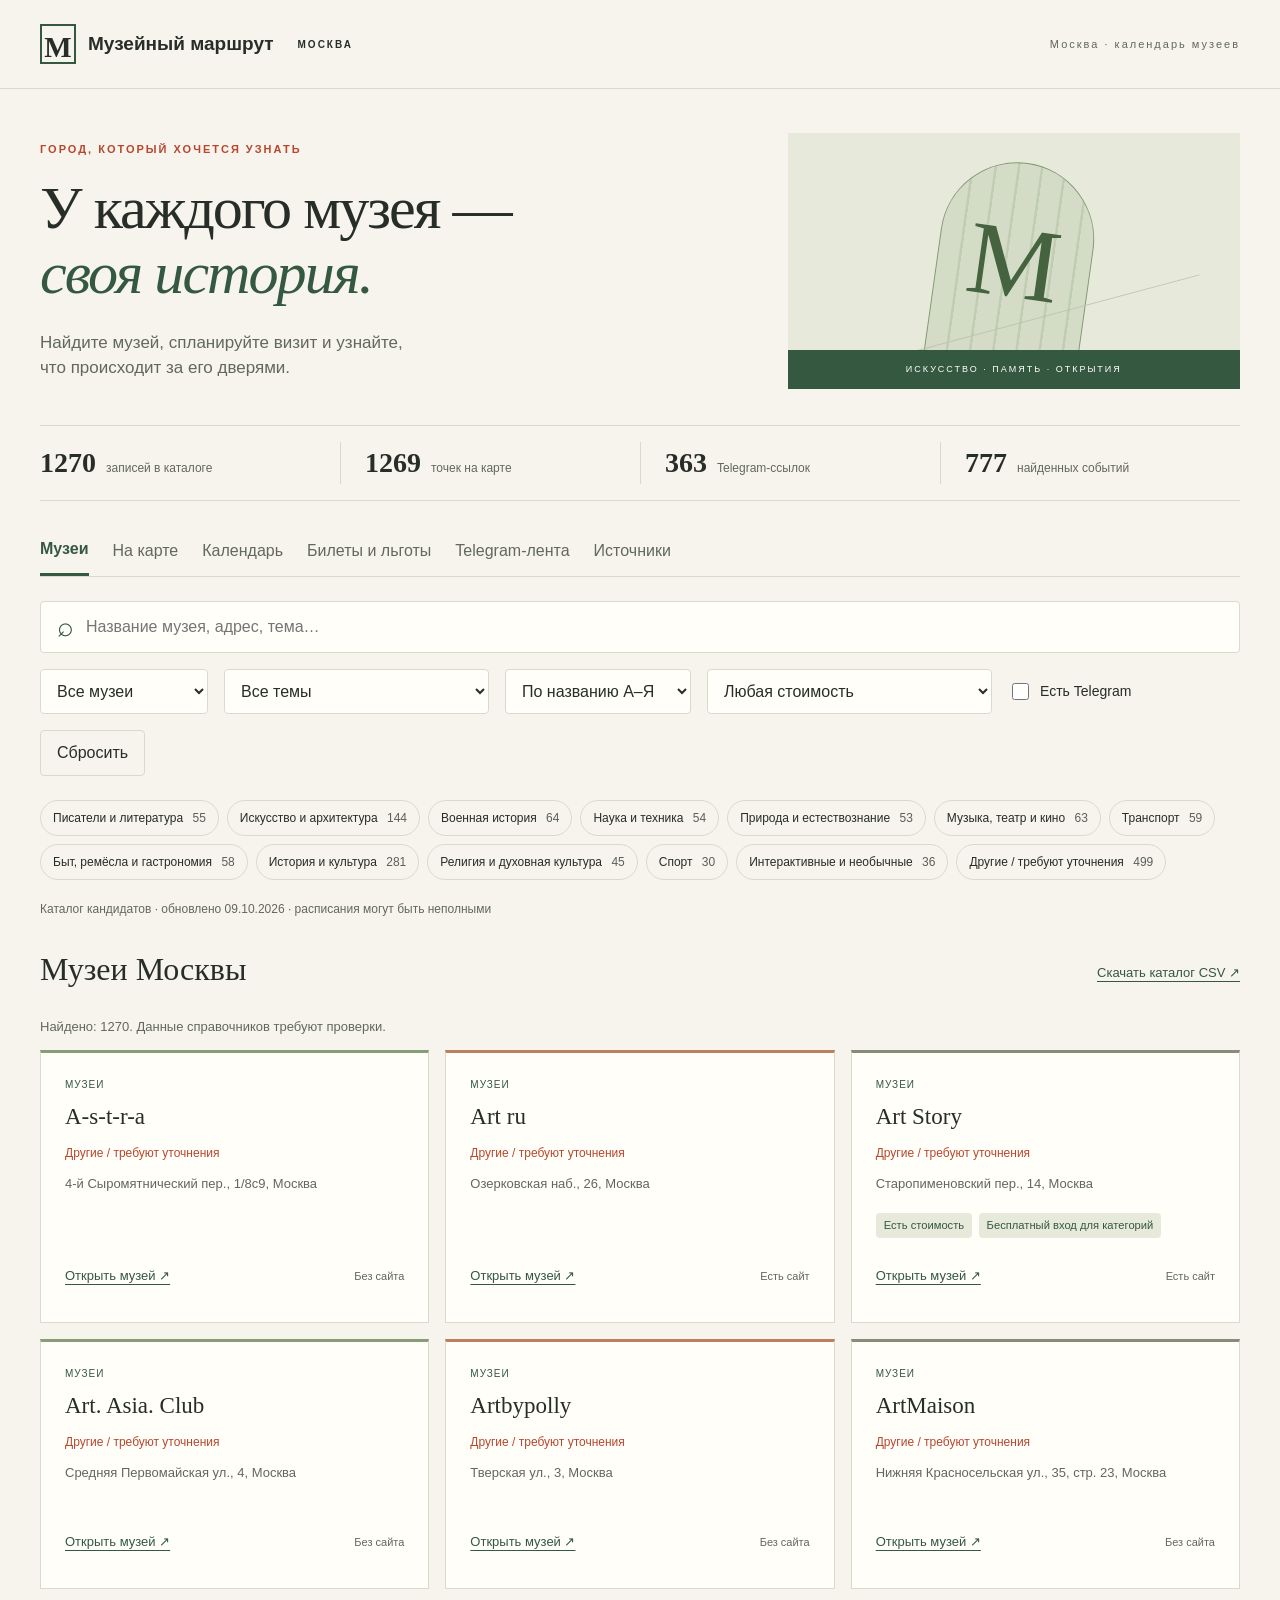
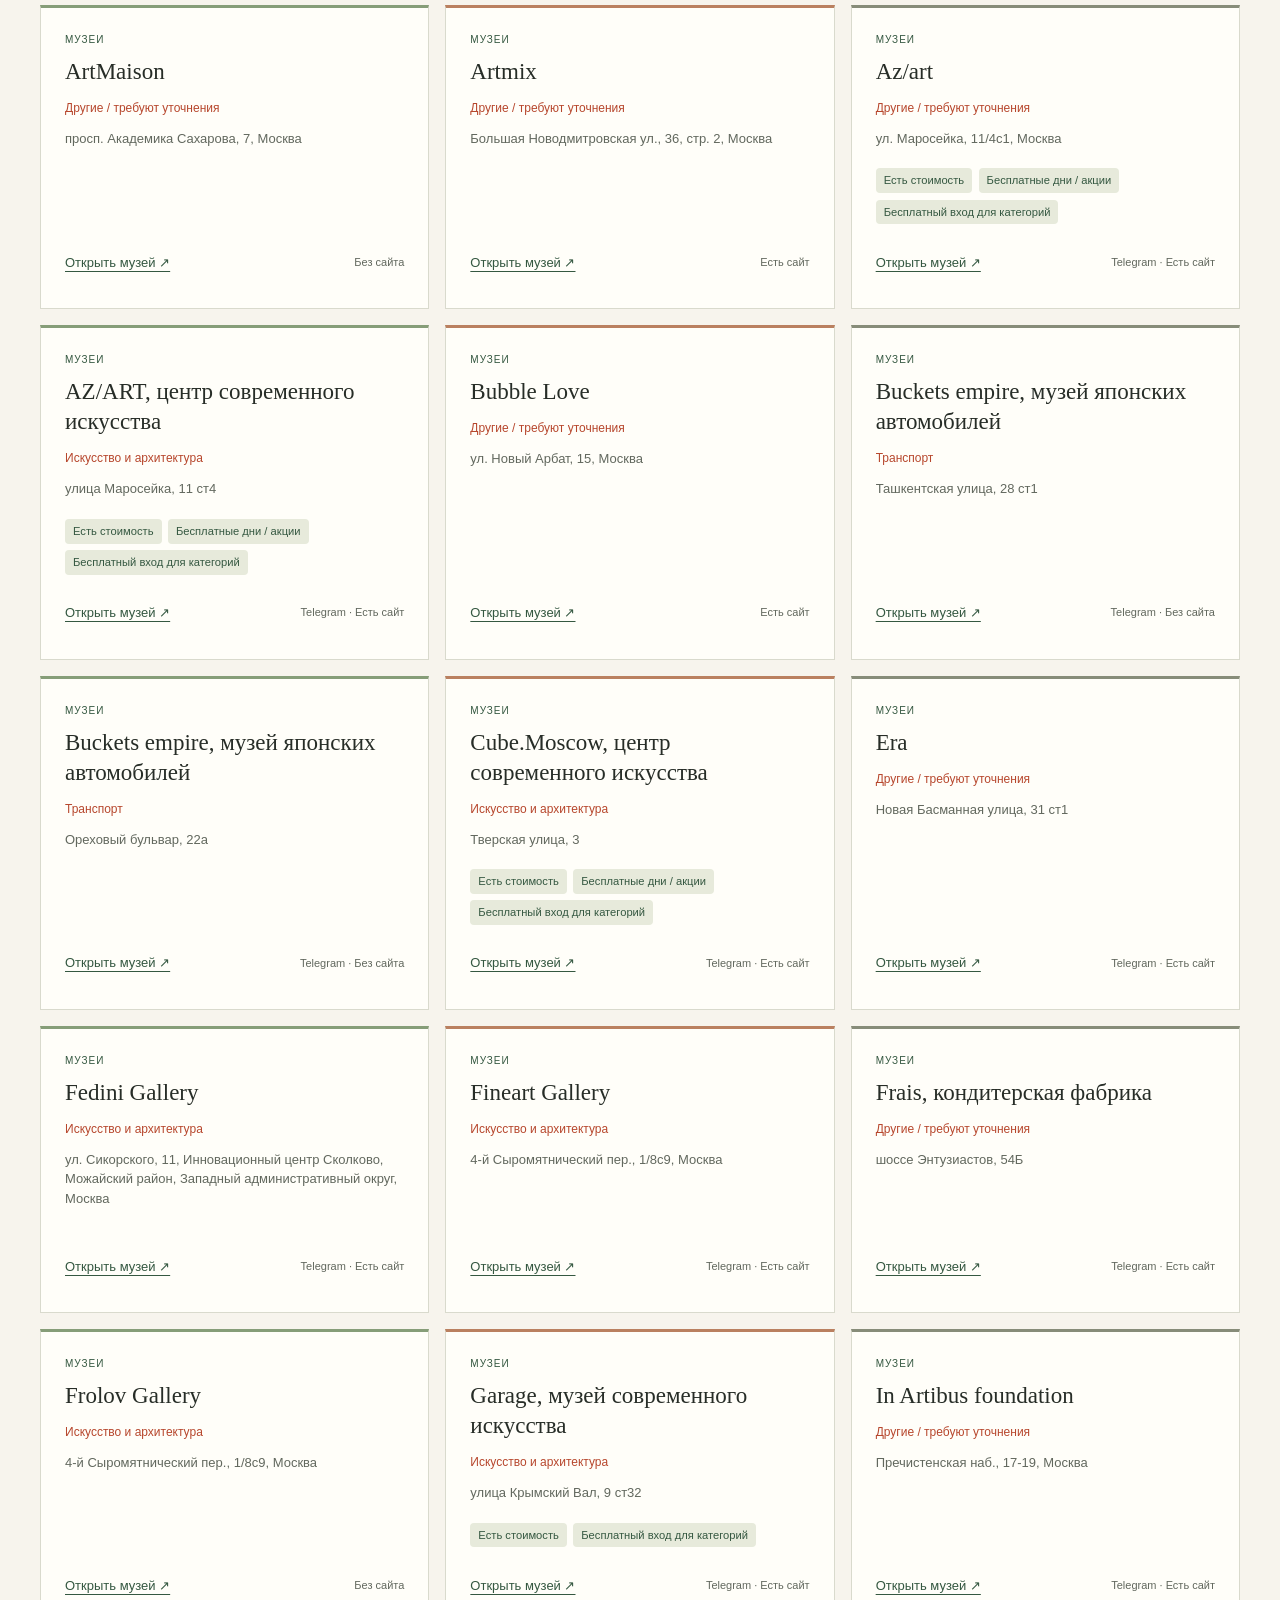
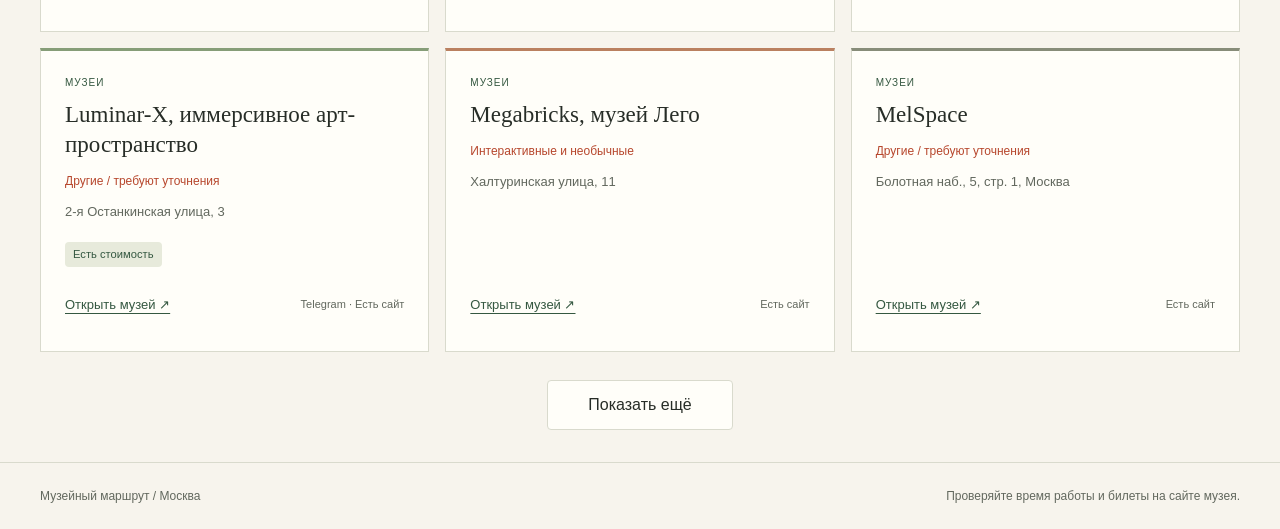
==== commit a33401cb: "Collect museum admission tariffs and free entry rules with source evidence" ====
--- a/web/index.html
+++ b/web/index.html
@@ -5,20 +5,40 @@
   <title>Музейный маршрут — Москва</title>
   <meta name="description" content="Музеи и музеи-квартиры Москвы: каталог, карта, афиши и новости публичных Telegram-каналов.">
   <link rel="icon" href="icon.svg" type="image/svg+xml"><link rel="stylesheet" href="vendor/leaflet.css"><link rel="stylesheet" href="style.css">
-  <script defer src="vendor/leaflet.js"></script><script defer src="app.js"></script>
+  <script defer src="vendor/leaflet.js"></script><script defer src="telegram-feed.js"></script><script defer src="admission-view.js"></script><script defer src="app.js"></script>
 </head>
 <body>
   <header><a class="brand" href="#catalog"><span class="brand-mark">М</span> Музейный маршрут <small>МОСКВА</small></a><span class="edition">Москва · календарь музеев</span></header>
   <main>
     <section class="hero"><div><p class="eyebrow">ГОРОД, КОТОРЫЙ ХОЧЕТСЯ УЗНАТЬ</p><h1>У каждого музея —<br><em>своя история.</em></h1><p class="intro">Найдите музей, спланируйте визит и узнайте,<br>что происходит за его дверями.</p></div><div class="hero-art" aria-hidden="true"><div class="arch"><span>М</span></div><p>ИСКУССТВО · ПАМЯТЬ · ОТКРЫТИЯ</p></div></section>
     <div id="stats" class="stats" aria-live="polite"></div>
-    <nav class="tabs" aria-label="Разделы"><button data-tab="catalog" class="active">Музеи</button><button data-tab="map">На карте</button><button data-tab="events">Календарь</button><button data-tab="telegram">Telegram-лента</button><button data-tab="sources">Источники</button></nav>
-    <section class="searchbar"><label class="search"><span aria-hidden="true">⌕</span><input id="search" type="search" placeholder="Название музея, адрес, тема…" aria-label="Поиск музеев и событий"></label><label><span class="sr-only">Тип музея</span><select id="category"><option value="">Все музеи</option><option>Музеи-квартиры</option><option>Музеи</option></select></label><label><span class="sr-only">Тематика музея</span><select id="theme"><option value="">Все темы</option></select></label><label><span class="sr-only">Сортировка</span><select id="sort"><option value="name">По названию А–Я</option><option value="name-desc">По названию Я–А</option><option value="theme">По тематике</option><option value="format">По формату музея</option></select></label><label class="check"><input type="checkbox" id="tg-only"> Есть Telegram</label><button id="reset" class="quiet">Сбросить</button></section>
+    <nav class="tabs" aria-label="Разделы"><button data-tab="catalog" class="active">Музеи</button><button data-tab="map">На карте</button><button data-tab="events">Календарь</button><button data-tab="admission">Билеты и льготы</button><button data-tab="telegram">Telegram-лента</button><button data-tab="sources">Источники</button></nav>
+    <section class="searchbar"><label class="search"><span aria-hidden="true">⌕</span><input id="search" type="search" placeholder="Название музея, адрес, тема…" aria-label="Поиск музеев и событий"></label><label><span class="sr-only">Тип музея</span><select id="category"><option value="">Все музеи</option><option>Музеи-квартиры</option><option>Музеи</option></select></label><label><span class="sr-only">Тематика музея</span><select id="theme"><option value="">Все темы</option></select></label><label><span class="sr-only">Сортировка</span><select id="sort"><option value="name">По названию А–Я</option><option value="name-desc">По названию Я–А</option><option value="theme">По тематике</option><option value="format">По формату музея</option></select></label><label><span class="sr-only">Стоимость и бесплатное посещение</span><select id="admission-filter"><option value="">Любая стоимость</option><option value="prices">Есть данные о ценах</option><option value="free-days">Бесплатные дни / акции</option><option value="benefits">Бесплатный вход для категорий</option></select></label><label class="check"><input type="checkbox" id="tg-only"> Есть Telegram</label><button id="reset" class="quiet">Сбросить</button></section>
     <div id="theme-chips" class="theme-chips" aria-label="Тематика музеев"></div><div id="status" class="status" role="status">Загружаю каталог…</div>
     <section id="catalog" class="panel"><div class="section-title"><h2>Музеи Москвы</h2><a href="data/museums.csv" download>Скачать каталог CSV ↗</a></div><p id="catalog-count" class="muted"></p><div id="museum-list" class="museum-grid"></div><button id="more" class="more">Показать ещё</button></section>
     <section id="map" class="panel" hidden><div class="section-title"><h2>Ваш следующий маршрут</h2><p id="map-count" class="muted"></p></div><div id="map-canvas" aria-label="Карта музеев Москвы"></div><p class="muted">Координаты из справочников. Нажмите на точку, чтобы открыть музей. Подложка карты требует интернета.</p></section>
     <section id="events" class="panel" hidden><div class="section-title"><h2>Когда пойдём?</h2><button id="export-ics" class="quiet">Экспорт .ics</button></div><div class="calendar-controls"><button id="prev" aria-label="Предыдущий период">←</button><button id="today">Сегодня</button><button id="next" aria-label="Следующий период">→</button><strong id="period-label"></strong><div class="segments"><button data-period="week" class="active">Неделя</button><button data-period="month">Месяц</button><button data-period="year">Год</button></div><label><span class="sr-only">Тип события</span><select id="event-kind"><option value="">Все события</option><option>Лекция</option><option>Экскурсия</option><option>Событие</option></select></label></div><div class="calendar-filters"><label>Музей / источник <select id="calendar-source"><option value="">Все источники</option></select></label><label>Показывать <select id="calendar-mode"><option value="all">Все программы</option><option value="sessions">Сеансы и дни событий</option><option value="periods">Выставки и длительные программы</option></select></label></div><p id="calendar-coverage" class="muted"></p><p class="muted">Даты собираются из календарей, карточек и API сайтов. Отмены и площадку уточняйте по ссылке источника. Отсутствие событий не означает отсутствие программы.</p><div id="calendar"></div><div id="event-list"></div><h3 class="agenda-title">Больше программ — в афишах музеев</h3><div id="agenda-list" class="link-grid"></div></section>
-    <section id="telegram" class="panel" hidden><div class="section-title"><h2>Музеи говорят</h2><label><span class="sr-only">Telegram-канал</span><select id="channel"><option value="">Все каналы</option></select></label></div><p class="muted">До пяти последних доступных публикаций каждого публичного канала на момент сбора. Публикации показываются из сохранённой копии.</p><div id="post-list" class="post-grid"></div><button id="more-posts" class="more">Ещё публикации</button><div id="channel-errors" class="muted"></div></section>
+    <section id="admission" class="panel" hidden><div class="section-title"><h2>Билеты и бесплатное посещение</h2><a href="data/admission.csv" download>Скачать тарифы и льготы CSV ↗</a></div><p class="muted">Цены, категории посетителей и условия бесплатного входа с сайтов музеев. Разовый бесплатный день не означает бесплатное посещение в остальные дни; для некоторых льгот нужны документы и регистрация. Не все тарифы включают экскурсии и временные выставки.</p><label class="visitor-filter">Категория посетителя <select id="visitor-category"><option value="">Все опубликованные категории</option><option value="adult">Взрослые / полный билет</option><option value="children">Дети и школьники</option><option value="students">Студенты</option><option value="pensioners">Пенсионеры</option><option value="families">Многодетные семьи</option><option value="disabled">Посетители с инвалидностью</option><option value="veterans">Ветераны и военнослужащие</option></select></label><p id="admission-count" class="muted" role="status"></p><div id="admission-list"></div><button id="more-admission" class="more">Ещё музеи</button></section>
+    <section id="telegram" class="panel" hidden>
+      <div class="section-title"><div><p class="eyebrow">НОВОСТИ МУЗЕЕВ В ОДНОМ МЕСТЕ</p><h2>Музеи говорят</h2></div><span class="feed-edition" id="feed-updated"></span></div>
+      <p class="muted">До пяти последних доступных постов каждого публичного канала на момент сбора. Полная публикация и медиа — по ссылке в Telegram.</p>
+      <div class="feed-toolbar">
+        <label class="search"><span aria-hidden="true">⌕</span><input id="post-search" type="search" placeholder="Найти в публикациях…" aria-label="Поиск по тексту публикаций"></label>
+        <label><span class="sr-only">Дата публикации</span><select id="post-period"><option value="all">За всё время</option><option value="week">Последние 7 дней</option><option value="month">Последние 30 дней</option></select></label>
+        <label><span class="sr-only">Порядок публикаций</span><select id="post-sort"><option value="new">Сначала новые</option><option value="old">Сначала старые</option></select></label>
+        <button id="saved-posts" aria-pressed="false">Сохранённые <span id="saved-count">0</span></button>
+        <button id="reset-feed" class="quiet">Сбросить ленту</button>
+      </div>
+      <div class="feed-layout">
+        <aside class="feed-sidebar" aria-label="Каналы музеев">
+          <h3>Каналы</h3><label class="search"><input id="channel-search" type="search" placeholder="Название или @канал…" aria-label="Найти канал"></label>
+          <label class="sr-only" for="channel">Выбранный Telegram-канал</label><select id="channel"><option value="">Все каналы</option></select>
+          <div id="feed-channels" class="feed-channels"></div>
+          <details class="feed-unavailable"><summary id="channel-errors-summary">Недоступные каналы</summary><div id="channel-errors" class="muted"></div></details>
+        </aside>
+        <div class="feed-main"><div class="feed-summary"><p id="feed-count" role="status" aria-live="polite"></p><button id="feed-top" class="quiet">К началу ленты ↑</button></div><div id="post-list" class="post-feed"></div><button id="more-posts" class="more">Ещё публикации</button></div>
+      </div>
+    </section>
     <section id="sources" class="panel" hidden><h2>Откуда берутся данные</h2><div id="source-report"></div><p>Классификация по тематике предварительно определяется по названию музея; у одного музея может быть несколько тем. Неоднозначные записи отмечены отдельно. Это каталог кандидатов из локальных выгрузок 2ГИС и Яндекс.Карт. Дата исходных выгрузок неизвестна; в них возможны закрытые музеи, школьные музеи и дубли. Филиалы сохраняются отдельно, даже если у них один сайт.</p><p>Контакты и ссылки на афиши собираются с главной и до трёх связанных страниц. Расписание собирается индивидуальными адаптерами и общим поиском дат. Покрытие каждого сайта показано ниже. События общего музейного сайта могут относиться к нескольким филиалам — точное место смотрите в источнике.</p><p>Telegram-ссылка из справочника не подтверждает, что это официальный канал. Публичная страница должна отдавать публикации; закрытые каналы, чаты и боты могут быть недоступны.</p><h3>Мониторинг афиш</h3><p class="muted">«Нужен адаптер» означает, что общий сборщик не смог разобрать расписание; это не означает отсутствие событий. Исчезновение карточки не считается подтверждённой отменой.</p><p><a href="data/event-sources.csv" download>Скачать отчёт по сайтам CSV ↗</a></p><div id="event-source-table" class="source-table"></div><a href="data/catalog.json" download>Скачать полный JSON ↗</a></section>
   </main>
   <footer><span>Музейный маршрут / Москва</span><span>Проверяйте время работы и билеты на сайте музея.</span></footer>
--- a/web/style.css
+++ b/web/style.css
@@ -1,3 +1,13 @@
 :root{--paper:#f7f4ed;--ink:#272d27;--muted:#62685e;--line:#d9dacd;--green:#355841;--accent:#b7472d;--white:#fffef9}*{box-sizing:border-box}body{margin:0;background:var(--paper);color:var(--ink);font-family:'Segoe UI',sans-serif;font-size:16px;line-height:1.5}button,input,select{font:inherit}button,a,input,select{touch-action:manipulation}button{cursor:pointer}a{color:var(--green);text-underline-offset:4px}button{border:1px solid var(--line);background:var(--white);color:var(--ink);padding:10px 16px;min-height:44px;border-radius:4px}button:hover{background:#e8ecdf}button:focus-visible,a:focus-visible,input:focus-visible,select:focus-visible{outline:3px solid var(--accent);outline-offset:3px}header{max-width:1360px;margin:auto;padding:24px 40px;display:flex;align-items:center;justify-content:space-between;border-bottom:1px solid var(--line)}.brand{display:flex;align-items:center;gap:12px;text-decoration:none;font-weight:600;font-size:19px;color:var(--ink)}.brand-mark{display:grid;place-items:center;width:36px;height:40px;border:2px solid var(--green);font-family:Georgia,serif;font-size:29px}.brand small{font-size:10px;letter-spacing:2px;margin-left:12px}.edition,.eyebrow{font-size:11px;letter-spacing:2px;color:var(--muted)}main{max-width:1280px;margin:auto;padding:0 40px}.hero{display:grid;grid-template-columns:1.6fr 1fr;align-items:center;padding:44px 0 36px;gap:24px}.eyebrow{color:var(--accent);font-weight:700;margin:0 0 18px}h1,h2,h3{font-family:Georgia,'Times New Roman',serif;font-weight:400}h1{font-size:clamp(36px,4.7vw,66px);line-height:1.08;letter-spacing:-2px;margin:0 0 24px}h1 em{color:var(--green);font-weight:400}.intro{color:var(--muted);font-size:17px;margin:0}.hero-art{height:256px;display:flex;flex-direction:column;align-items:center;justify-content:end;background:#e7eadb;position:relative;overflow:hidden}.hero-art:after{content:'';position:absolute;height:1px;width:85%;background:#bcc6ad;bottom:64px;transform:rotate(-15deg)}.arch{width:154px;height:200px;border-radius:80px 80px 0 0;border:1px solid #839873;background:repeating-linear-gradient(90deg,#d4dcc8 0px,#d4dcc8 20px,#c0cdb2 21px,#c0cdb2 23px);display:grid;place-items:center;margin-bottom:-12px;transform:rotate(8deg)}.arch span{font-family:Georgia,serif;font-size:104px;color:#44633e}.hero-art p{font-size:9px;letter-spacing:2px;z-index:1;background:var(--green);color:#fff;width:100%;text-align:center;padding:13px;margin:0}.stats{display:grid;grid-template-columns:repeat(4,1fr);border-top:1px solid var(--line);border-bottom:1px solid var(--line);padding:16px 0;margin-bottom:24px}.stat{padding:0 24px;border-left:1px solid var(--line)}.stat:first-child{border:0;padding-left:0}.stat strong{font-family:Georgia,serif;font-size:28px;margin-right:10px}.stat span{font-size:12px;color:var(--muted)}.tabs{display:flex;gap:24px;border-bottom:1px solid var(--line);overflow-x:auto}.tabs button{background:none;border:0;border-radius:0;padding:12px 0;white-space:nowrap;color:var(--muted)}.tabs button.active{border-bottom:3px solid var(--green);color:var(--green);font-weight:600}.searchbar{display:flex;align-items:center;gap:16px;padding:24px 0 12px}.search{display:flex;align-items:center;gap:12px;background:var(--white);border:1px solid var(--line);border-radius:4px;padding:0 16px;flex:1}.search span{font-size:28px;color:var(--green)}input[type=search]{border:0;outline:none;background:none;width:100%;min-width:150px;padding:13px 0;color:var(--ink)}select{padding:12px;background:var(--white);border:1px solid var(--line);border-radius:4px;max-width:320px;color:var(--ink)}.check{white-space:nowrap;font-size:14px;display:flex;align-items:center;gap:8px;min-height:44px}.check input{accent-color:var(--green);width:17px;height:17px}.quiet{background:transparent}.status{font-size:12px;color:var(--muted);margin:4px 0 24px}.panel{padding-bottom:32px}.section-title{display:flex;align-items:center;justify-content:space-between;gap:16px}.section-title a{font-size:13px}h2{font-size:32px;line-height:1.2;margin:8px 0 16px}h3{font-size:23px;margin:10px 0 12px}.muted{color:var(--muted);font-size:13px}.museum-grid{display:grid;grid-template-columns:repeat(3,minmax(0,1fr));gap:16px}.museum-card{padding:24px;background:var(--white);border:1px solid var(--line);border-top:3px solid #869d78;display:flex;flex-direction:column;min-height:250px}.museum-card:nth-child(3n+2){border-top-color:#ba8060}.museum-card:nth-child(3n){border-top-color:#878c79}.tag{font-size:10px;letter-spacing:1px;text-transform:uppercase;color:var(--green)}.museum-card h3{line-height:1.3}.museum-card p{font-size:13px;color:var(--muted);margin:0 0 20px;flex:1}.card-footer{display:flex;align-items:center;justify-content:space-between;gap:8px}.card-footer button{padding:0;background:none;border:0;color:var(--green);font-size:13px;text-decoration:underline;text-underline-offset:4px}.card-footer span{font-size:11px;color:var(--muted)}.more{display:block;margin:28px auto 0;padding:12px 40px}.empty{padding:32px;border:1px dashed var(--line);grid-column:1/-1;color:var(--muted)}#map-canvas{height:600px;border:1px solid var(--line);background:#e7eadb;z-index:0}.calendar-controls{display:flex;align-items:center;gap:8px;flex-wrap:wrap;margin:8px 0 20px}.calendar-controls strong{margin:0 auto 0 12px;font-weight:500}.segments{display:flex;gap:0}.segments button{border-radius:0}.segments .active{background:var(--green);color:white}.month-grid{display:grid;grid-template-columns:repeat(7,minmax(0,1fr));border-left:1px solid var(--line);border-top:1px solid var(--line)}.day{min-height:90px;padding:10px;border-right:1px solid var(--line);border-bottom:1px solid var(--line);background:var(--white);text-align:left}.day.disabled{background:var(--paper);color:#999}.day b{font-size:13px}.day.today b{background:var(--green);color:white;padding:4px 7px;border-radius:50%}.day.selected{outline:2px solid var(--accent);outline-offset:-2px}.day small{display:block;color:var(--green);margin-top:12px}.weekday{padding:8px;text-align:center;background:#e7eadb;font-size:12px;border-right:1px solid var(--line);border-bottom:1px solid var(--line)}.year-grid{display:grid;grid-template-columns:repeat(4,1fr);gap:12px}.year-grid button{padding:24px;text-align:left}.year-grid strong{display:block;font-family:Georgia,serif;font-size:22px}.year-grid span{display:block;margin-top:8px;color:var(--muted)}.event-row{display:grid;grid-template-columns:110px 1fr 180px;gap:20px;border-bottom:1px solid var(--line);padding:24px 0}.event-row h3{margin:0 0 8px}.event-row time{color:var(--accent);font-size:14px}.event-row p{margin:4px 0;font-size:13px;color:var(--muted)}.event-row a{align-self:center;font-size:13px}.agenda-title{margin-top:40px}.link-grid{display:grid;grid-template-columns:repeat(3,1fr);gap:12px}.agenda-link{border-top:1px solid var(--line);padding:16px 0;display:block;font-size:14px}.post-grid{display:grid;grid-template-columns:repeat(3,minmax(0,1fr));gap:16px}.post{padding:24px;border:1px solid var(--line);background:var(--white)}.post .text{white-space:pre-wrap;font-size:14px;overflow-wrap:anywhere;max-height:320px;overflow:auto;margin:16px 0}.post time{display:block;color:var(--muted);font-size:12px;margin-top:8px}.post a{font-size:13px}.post h3{font-size:19px;overflow-wrap:anywhere}.source-metrics{display:grid;grid-template-columns:repeat(3,1fr);gap:16px;margin:24px 0}.source-metrics div{padding:24px;background:#e7eadb}.source-metrics strong{display:block;font-size:24px;font-family:Georgia,serif}.source-metrics span{font-size:13px}.panel#sources>p{max-width:800px;color:var(--muted)}footer{padding:24px 40px;display:flex;justify-content:space-between;max-width:1360px;margin:auto;border-top:1px solid var(--line);font-size:12px;color:var(--muted)}dialog{border:1px solid var(--line);background:var(--paper);color:var(--ink);width:min(660px,95vw);max-height:85vh;padding:32px;overflow:auto}dialog::backdrop{background:#18281dcc}.close{float:right;background:none;border:0;font-size:26px}.detail-links{display:flex;flex-wrap:wrap;gap:12px;margin:16px 0}.detail-contacts{overflow-wrap:anywhere;font-size:14px}.detail-contacts p{margin:8px 0}.sr-only{position:absolute;width:1px;height:1px;overflow:hidden;clip:rect(0,0,0,0)}[hidden]{display:none!important}@media(max-width:900px){main,header{padding-left:24px;padding-right:24px}.museum-grid,.post-grid{grid-template-columns:repeat(2,minmax(0,1fr))}.stats{grid-template-columns:repeat(2,1fr);gap:16px}.stat:nth-child(3){border:0;padding-left:0}.searchbar{flex-wrap:wrap}.search{flex-basis:100%}.year-grid{grid-template-columns:repeat(3,1fr)}.edition{display:none}.brand small{display:none}.hero-art{height:220px}.link-grid{grid-template-columns:repeat(2,1fr)}}@media(max-width:580px){main,header{padding-left:16px;padding-right:16px}.hero{grid-template-columns:1fr;padding:32px 0}.hero-art{display:none}h1{font-size:43px}.museum-grid,.post-grid,.link-grid{grid-template-columns:1fr}.stat{padding:0 12px}.stat strong{font-size:24px}.tabs{gap:20px}h2{font-size:27px}.section-title{align-items:flex-start;flex-wrap:wrap}.calendar-controls strong{order:-1;width:100%;margin:0 0 8px}.day{min-height:64px;padding:6px}.day small{font-size:10px}.event-row{grid-template-columns:1fr;gap:8px}.year-grid{grid-template-columns:repeat(2,1fr)}.source-metrics{grid-template-columns:1fr}#map-canvas{height:460px}footer{padding:24px 16px;display:block}footer span{display:block;margin:8px 0}.brand{font-size:17px}}
 :root .searchbar{flex-wrap:wrap}.searchbar .search{flex-basis:100%}.theme-chips{display:flex;gap:8px;flex-wrap:wrap;margin:12px 0 20px}.theme-chips button{background:transparent;font-size:12px;padding:6px 12px;border-radius:24px;min-height:36px}.theme-chips button.active{background:var(--green);color:white;border-color:var(--green)}.theme-chips span{opacity:.75;margin-left:6px}.theme-label{display:block;font-size:12px;color:var(--accent);margin:0 0 12px}.theme-chips button:hover{background:#e7eadb}.theme-chips button.active:hover{background:var(--green)}
 .calendar-filters{display:flex;flex-wrap:wrap;gap:16px;margin:20px 0}.calendar-filters label{font-size:13px;color:var(--muted)}.calendar-filters select{display:block;margin-top:8px;max-width:100%;width:340px}.source-table{overflow:auto;margin:24px 0;max-height:650px}.source-table table{border-collapse:collapse;width:100%;font-size:13px}.source-table th{text-align:left;position:sticky;top:0;background:var(--paper)}.source-table th,.source-table td{padding:12px;border-bottom:1px solid var(--line);vertical-align:top}.source-table td:first-child{min-width:240px}.source-table small{display:block;color:var(--muted);margin-top:4px}
+
+/* Telegram: a reading column with channel navigation. */
+/* Admission facts retain category and venue context. */
+.visitor-filter{display:block;font-size:.85rem;color:var(--muted);margin:1.5rem 0}.visitor-filter select{display:block;margin-top:.5rem;max-width:100%}
+.admission-documents{margin-top:1.5rem;font-size:.8rem;overflow-wrap:anywhere}.admission-documents summary{cursor:pointer;min-height:2.75rem;padding:.5rem 0}
+.admission-badges{display:flex;flex-wrap:wrap;gap:.4rem;margin:0 0 1rem}.admission-badges span{font-size:.7rem;color:var(--green);background:#e7eadb;padding:.25rem .5rem;border-radius:4px}.admission-card{border:1px solid var(--line);background:var(--white);margin:1rem 0}.admission-card>summary{cursor:pointer;display:flex;align-items:center;justify-content:space-between;gap:1rem;padding:1.25rem 1.5rem;list-style:none}.admission-card>summary:before{content:'+';color:var(--green);font-size:1.5rem}.admission-card[open]>summary:before{content:'−'}.admission-card>summary>span:first-of-type{flex:1}.admission-card>summary strong{font-family:Georgia,serif;font-size:1.2rem;font-weight:400}.admission-card>summary small{display:block;color:var(--muted);margin-top:.3rem}.admission-card>summary>span:last-child{font-size:.8rem;color:var(--muted)}.admission-card-body{padding:0 1.5rem 1.5rem}.admission-meta{font-size:.75rem;color:var(--muted)}.admission-subtitle{font-family:Georgia,serif;font-size:1.2rem;font-weight:400;margin:1.5rem 0 .75rem}.tariff-scroll{overflow:auto}.tariff-table{border-collapse:collapse;width:100%;font-size:.85rem}.tariff-table th{text-align:left;background:#e7eadb;font-weight:500}.tariff-table th,.tariff-table td{padding:.75rem;border:1px solid var(--line);vertical-align:top}.tariff-table th:first-child{min-width:12rem}.tariff-table th:last-child{min-width:11rem}.tariff-table strong{font-weight:500}.tariff-table small{display:block;color:var(--muted);margin-top:.5rem}.tariff-table p{margin:0 0 .5rem}.tariff-price{color:var(--green);min-width:7rem;max-width:15rem;font-weight:600}.free-rule{padding:1rem 0;border-bottom:1px solid var(--line)}.free-rule h4{font-size:1rem;font-weight:600;margin:.5rem 0}.free-rule p{font-size:.85rem;margin:.5rem 0;overflow-wrap:anywhere}.free-rule a{font-size:.8rem}.admission-detail{border-top:1px solid var(--line);margin:1.5rem 0;padding-top:1rem}.admission-detail>details>summary{cursor:pointer;padding:.75rem 0;font-size:.85rem}.admission-card summary:focus-visible,.admission-detail summary:focus-visible{outline:3px solid var(--accent);outline-offset:3px}
+@media(max-width:580px){.admission-card>summary{padding:1rem;flex-wrap:wrap;gap:.5rem}.admission-card>summary>span:last-child{flex-basis:100%;margin-left:1.5rem}.admission-card-body{padding:0 1rem 1rem}.admission-card>summary strong{font-size:1.1rem}.tariff-table{font-size:.8rem}}
+.feed-edition{font-size:.8rem;color:var(--muted);white-space:nowrap}.feed-toolbar{display:flex;flex-wrap:wrap;gap:.75rem;align-items:center;padding:1rem 0 1.5rem;border-bottom:1px solid var(--line)}.feed-toolbar .search{min-width:16rem}.feed-toolbar input[type=search]{min-width:0}.feed-toolbar select{max-width:100%}.feed-toolbar button[aria-pressed=true]{background:var(--green);color:var(--white)}#saved-count{padding-left:.4rem;font-size:.8rem}.feed-layout{display:grid;grid-template-columns:17rem minmax(0,1fr);gap:2rem;align-items:start;padding-top:1.5rem}.feed-sidebar{position:sticky;top:1rem;min-width:0}.feed-sidebar h3{font-size:1.5rem;margin:0 0 1rem}.feed-sidebar .search{padding:0 .75rem}.feed-sidebar input[type=search]{min-width:0;font-size:.85rem}.feed-sidebar>select{width:100%;max-width:100%;margin:.75rem 0}.feed-channels{max-height:30rem;overflow:auto;scrollbar-width:thin}.feed-channel{display:flex;align-items:center;justify-content:space-between;gap:.75rem;width:100%;text-align:left;border:0;border-bottom:1px solid var(--line);background:transparent;padding:.75rem;min-height:3.5rem;font-size:.85rem}.feed-channel span{min-width:0;overflow-wrap:anywhere}.feed-channel small{display:block;font-size:.75rem;color:var(--muted);margin-top:.25rem}.feed-channel b{font-size:.75rem;font-weight:500;background:#e7eadb;padding:.25rem .5rem;border-radius:1rem}.feed-channel.active{background:#e7eadb;box-shadow:inset 3px 0 var(--green)}.feed-channel.active b{background:var(--green);color:white}.feed-unavailable{border-top:1px solid var(--line);margin-top:1rem;padding-top:1rem;font-size:.8rem;color:var(--muted)}.feed-unavailable summary{cursor:pointer;min-height:2.75rem;display:list-item}.feed-unavailable #channel-errors{max-height:12rem;overflow:auto}.feed-unavailable a{display:block;padding:.4rem 0}.feed-main{min-width:0;max-width:48rem}.feed-summary{display:flex;justify-content:space-between;align-items:center;gap:1rem;margin-bottom:1rem}.feed-summary p{color:var(--muted);font-size:.8rem;margin:0}.feed-summary button{font-size:.8rem;white-space:nowrap}.post-feed{display:block}.feed-day{display:flex;align-items:center;gap:1rem;color:var(--muted);font-family:'Segoe UI',sans-serif;font-size:.8rem;font-weight:500;margin:1.5rem 0 1rem}.feed-day:after{content:'';height:1px;flex:1;background:var(--line)}.feed-day:first-child{margin-top:0}.post-feed .post{padding:1.5rem 2rem;border-radius:4px;margin-bottom:1rem;background:var(--white);border:1px solid var(--line)}.post-feed .post-header{display:flex;align-items:start;gap:.75rem;border:0;padding:0;margin:0;max-width:none}.channel-avatar{flex:0 0 2.75rem;display:grid;place-items:center;height:2.75rem;border-radius:50%;background:#e7eadb;color:var(--green);font-family:Georgia,serif;font-size:1.4rem}.post-author{flex:1;min-width:0}.post-feed .post-author h3{font-family:'Segoe UI',sans-serif;font-size:.95rem;font-weight:600;line-height:1.4;margin:0 0 .25rem;overflow-wrap:anywhere}.post-feed .post-author h3 a{font-size:inherit;text-decoration:none;color:var(--ink)}.post-feed .post-author h3 a:hover{text-decoration:underline}.post-author>span{font-size:.8rem;color:var(--muted);overflow-wrap:anywhere}.post-feed .post-header time{flex:none;margin:0;font-size:.8rem;text-align:right}.post-header time small{display:block;font-size:.65rem;line-height:1.2;margin-top:.25rem}.post-text{position:relative;white-space:pre-wrap;overflow-wrap:anywhere;font-size:1rem;line-height:1.75;margin:1.5rem 0 1rem}.post-text.is-collapsed{max-height:20rem;overflow:hidden}.post-text.is-collapsed:after{content:'';position:absolute;bottom:0;left:0;right:0;height:3rem;background:linear-gradient(transparent,var(--white));pointer-events:none}.post-expand{font-size:.85rem;border:0;padding:.5rem 0;color:var(--green);margin-bottom:.5rem}.post-footer{display:flex;align-items:center;justify-content:space-between;gap:1rem;border-top:1px solid var(--line);padding-top:.75rem}.post-feed .post-footer a{font-size:.85rem;min-height:2.75rem;display:flex;align-items:center}.post-footer button{font-size:.8rem;white-space:nowrap}.post-footer button[aria-pressed=true]{background:#e7eadb;border-color:var(--green);color:var(--green)}
+@media(max-width:1000px){.feed-layout{grid-template-columns:14rem minmax(0,1fr);gap:1rem}.post-feed .post{padding:1.5rem}.feed-toolbar .search{flex-basis:100%}}
+@media(max-width:700px){.feed-layout{grid-template-columns:1fr}.feed-sidebar{position:static}.feed-channels{max-height:11rem}.feed-sidebar h3{margin-bottom:.75rem}.feed-sidebar>select{margin:.75rem 0}.feed-toolbar{gap:.5rem}.feed-toolbar select{font-size:.85rem;width:100%}.feed-toolbar label:not(.search){flex:1;min-width:8rem}.feed-toolbar .search{min-width:0}.feed-toolbar button{flex:1;font-size:.85rem}.feed-summary{align-items:start;gap:.5rem}.feed-summary button{padding:.5rem;font-size:.75rem}.post-feed .post{padding:1rem}.post-text{font-size:.95rem;line-height:1.7}.feed-edition{white-space:normal}.post-footer{gap:.5rem}.post-feed .post-footer a{font-size:.8rem}.post-footer button{padding:.5rem .75rem}.channel-avatar{flex-basis:2.25rem;height:2.25rem;font-size:1.2rem}}
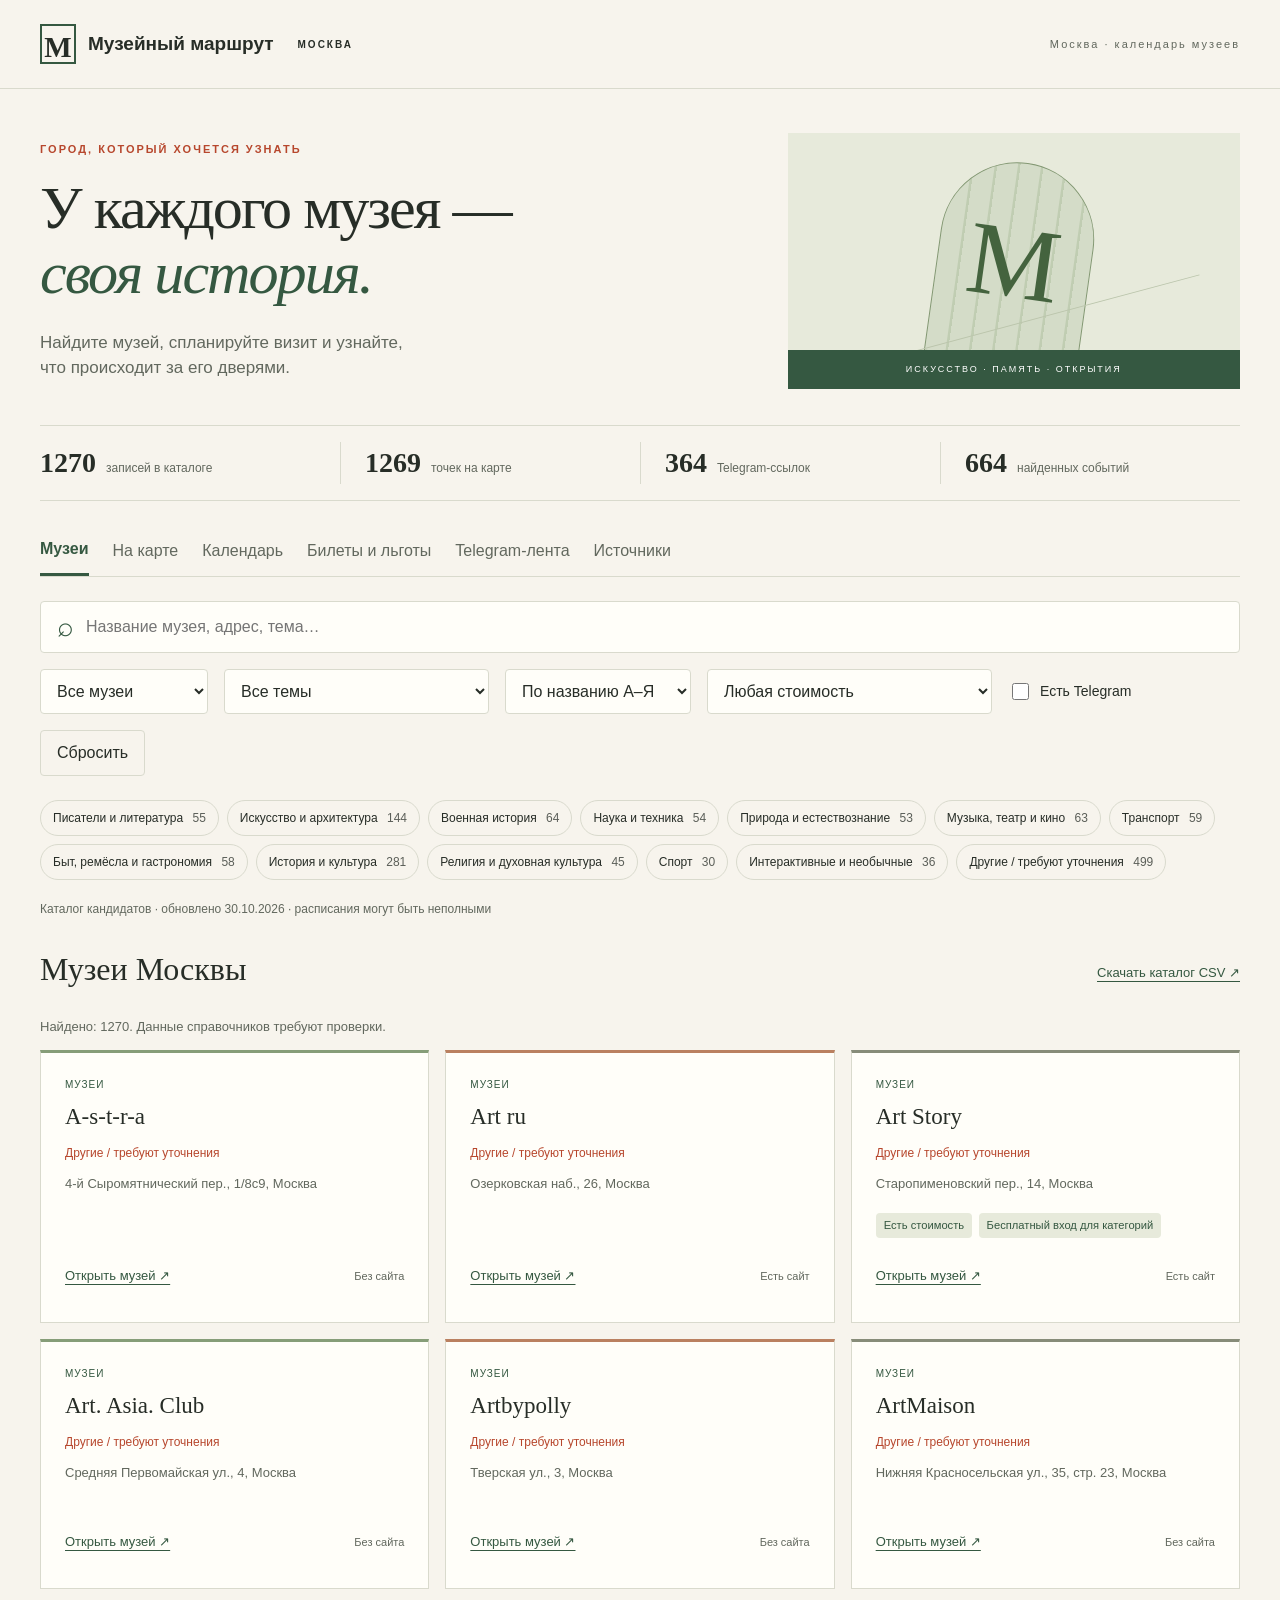
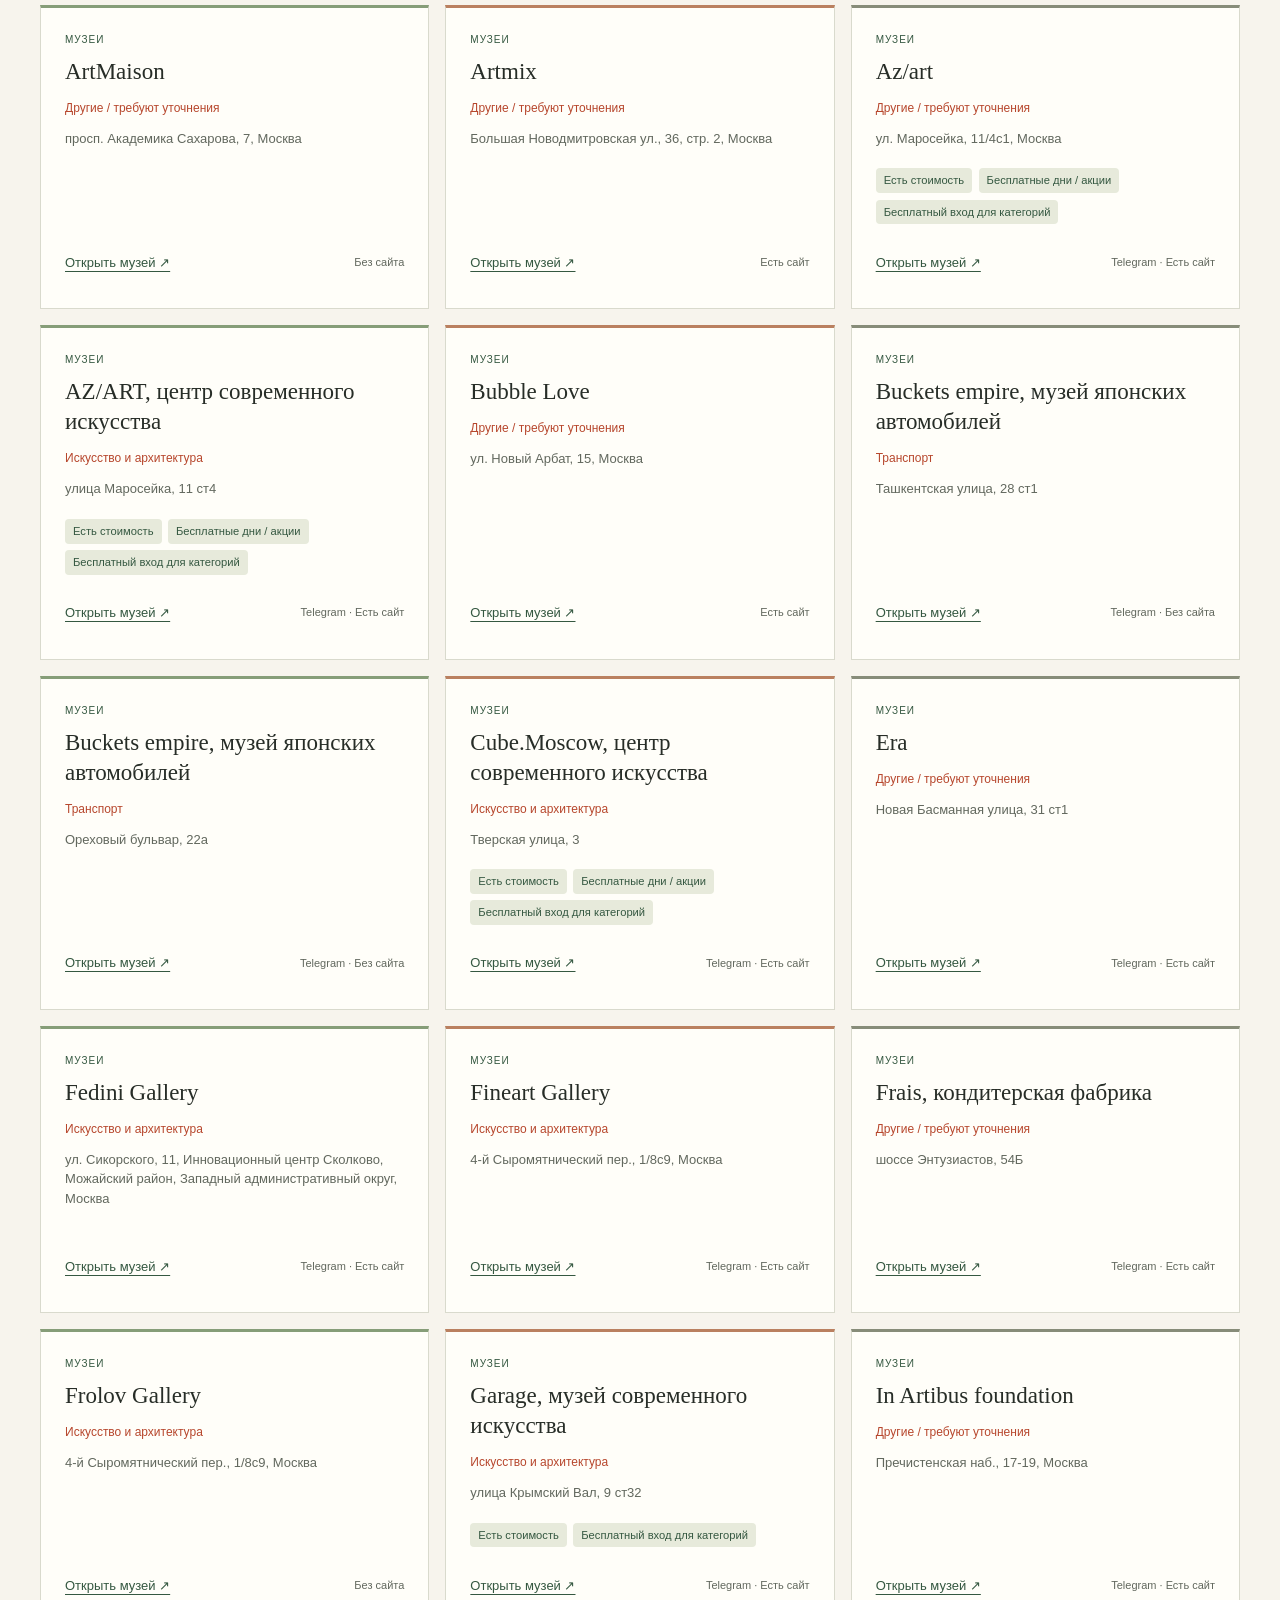
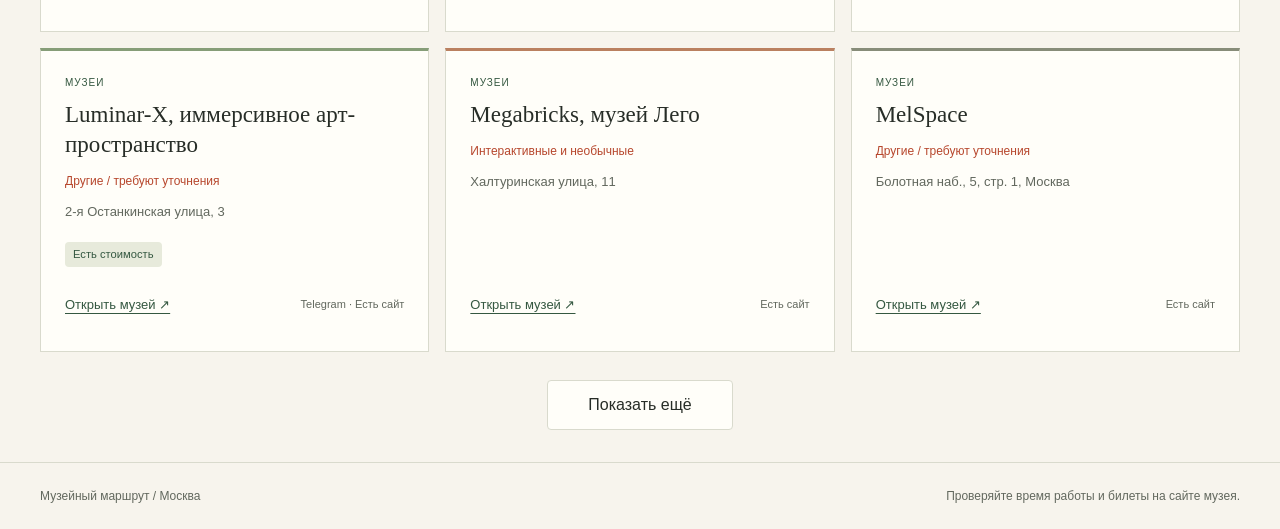
==== commit 5b27c584: "Refresh museum data and schedule updates with internal Luna only" ====
--- a/web/index.html
+++ b/web/index.html
@@ -4,8 +4,8 @@
   <meta charset="utf-8"><meta name="viewport" content="width=device-width,initial-scale=1">
   <title>Музейный маршрут — Москва</title>
   <meta name="description" content="Музеи и музеи-квартиры Москвы: каталог, карта, афиши и новости публичных Telegram-каналов.">
-  <link rel="icon" href="icon.svg" type="image/svg+xml"><link rel="stylesheet" href="vendor/leaflet.css"><link rel="stylesheet" href="style.css">
-  <script defer src="vendor/leaflet.js"></script><script defer src="telegram-feed.js"></script><script defer src="admission-view.js"></script><script defer src="app.js"></script>
+  <link rel="icon" href="icon.svg" type="image/svg+xml"><link rel="stylesheet" href="vendor/leaflet.css"><link rel="stylesheet" href="style.css?v=20261030">
+  <script defer src="vendor/leaflet.js"></script><script defer src="telegram-feed.js?v=20261030"></script><script defer src="admission-view.js?v=20261030"></script><script defer src="update-status.js?v=20261030"></script><script defer src="app.js?v=20261030"></script>
 </head>
 <body>
   <header><a class="brand" href="#catalog"><span class="brand-mark">М</span> Музейный маршрут <small>МОСКВА</small></a><span class="edition">Москва · календарь музеев</span></header>
@@ -39,7 +39,7 @@
         <div class="feed-main"><div class="feed-summary"><p id="feed-count" role="status" aria-live="polite"></p><button id="feed-top" class="quiet">К началу ленты ↑</button></div><div id="post-list" class="post-feed"></div><button id="more-posts" class="more">Ещё публикации</button></div>
       </div>
     </section>
-    <section id="sources" class="panel" hidden><h2>Откуда берутся данные</h2><div id="source-report"></div><p>Классификация по тематике предварительно определяется по названию музея; у одного музея может быть несколько тем. Неоднозначные записи отмечены отдельно. Это каталог кандидатов из локальных выгрузок 2ГИС и Яндекс.Карт. Дата исходных выгрузок неизвестна; в них возможны закрытые музеи, школьные музеи и дубли. Филиалы сохраняются отдельно, даже если у них один сайт.</p><p>Контакты и ссылки на афиши собираются с главной и до трёх связанных страниц. Расписание собирается индивидуальными адаптерами и общим поиском дат. Покрытие каждого сайта показано ниже. События общего музейного сайта могут относиться к нескольким филиалам — точное место смотрите в источнике.</p><p>Telegram-ссылка из справочника не подтверждает, что это официальный канал. Публичная страница должна отдавать публикации; закрытые каналы, чаты и боты могут быть недоступны.</p><h3>Мониторинг афиш</h3><p class="muted">«Нужен адаптер» означает, что общий сборщик не смог разобрать расписание; это не означает отсутствие событий. Исчезновение карточки не считается подтверждённой отменой.</p><p><a href="data/event-sources.csv" download>Скачать отчёт по сайтам CSV ↗</a></p><div id="event-source-table" class="source-table"></div><a href="data/catalog.json" download>Скачать полный JSON ↗</a></section>
+    <section id="sources" class="panel" hidden><h2>Откуда берутся данные</h2><div id="source-report"></div><h3>Последнее обновление</h3><div id="update-health" class="muted" role="status">Загружаю отчёт о проверке источников…</div><p>Классификация по тематике предварительно определяется по названию музея; у одного музея может быть несколько тем. Неоднозначные записи отмечены отдельно. Это каталог кандидатов из локальных выгрузок 2ГИС и Яндекс.Карт. Дата исходных выгрузок неизвестна; в них возможны закрытые музеи, школьные музеи и дубли. Филиалы сохраняются отдельно, даже если у них один сайт.</p><p>Контакты и ссылки на афиши собираются с главной и до трёх связанных страниц. Расписание собирается индивидуальными адаптерами и общим поиском дат. Покрытие каждого сайта показано ниже. События общего музейного сайта могут относиться к нескольким филиалам — точное место смотрите в источнике.</p><p>Telegram-ссылка из справочника не подтверждает, что это официальный канал. Публичная страница должна отдавать публикации; закрытые каналы, чаты и боты могут быть недоступны.</p><h3>Мониторинг афиш</h3><p class="muted">«Нужен адаптер» означает, что общий сборщик не смог разобрать расписание; это не означает отсутствие событий. Исчезновение карточки не считается подтверждённой отменой.</p><p><a href="data/event-sources.csv" download>Скачать отчёт по сайтам CSV ↗</a></p><div id="event-source-table" class="source-table"></div><a href="data/catalog.json" download>Скачать полный JSON ↗</a></section>
   </main>
   <footer><span>Музейный маршрут / Москва</span><span>Проверяйте время работы и билеты на сайте музея.</span></footer>
   <dialog id="museum-dialog"><button id="close-dialog" aria-label="Закрыть" class="close">×</button><div id="museum-detail"></div></dialog>
--- a/web/style.css
+++ b/web/style.css
@@ -1,6 +1,6 @@
 :root{--paper:#f7f4ed;--ink:#272d27;--muted:#62685e;--line:#d9dacd;--green:#355841;--accent:#b7472d;--white:#fffef9}*{box-sizing:border-box}body{margin:0;background:var(--paper);color:var(--ink);font-family:'Segoe UI',sans-serif;font-size:16px;line-height:1.5}button,input,select{font:inherit}button,a,input,select{touch-action:manipulation}button{cursor:pointer}a{color:var(--green);text-underline-offset:4px}button{border:1px solid var(--line);background:var(--white);color:var(--ink);padding:10px 16px;min-height:44px;border-radius:4px}button:hover{background:#e8ecdf}button:focus-visible,a:focus-visible,input:focus-visible,select:focus-visible{outline:3px solid var(--accent);outline-offset:3px}header{max-width:1360px;margin:auto;padding:24px 40px;display:flex;align-items:center;justify-content:space-between;border-bottom:1px solid var(--line)}.brand{display:flex;align-items:center;gap:12px;text-decoration:none;font-weight:600;font-size:19px;color:var(--ink)}.brand-mark{display:grid;place-items:center;width:36px;height:40px;border:2px solid var(--green);font-family:Georgia,serif;font-size:29px}.brand small{font-size:10px;letter-spacing:2px;margin-left:12px}.edition,.eyebrow{font-size:11px;letter-spacing:2px;color:var(--muted)}main{max-width:1280px;margin:auto;padding:0 40px}.hero{display:grid;grid-template-columns:1.6fr 1fr;align-items:center;padding:44px 0 36px;gap:24px}.eyebrow{color:var(--accent);font-weight:700;margin:0 0 18px}h1,h2,h3{font-family:Georgia,'Times New Roman',serif;font-weight:400}h1{font-size:clamp(36px,4.7vw,66px);line-height:1.08;letter-spacing:-2px;margin:0 0 24px}h1 em{color:var(--green);font-weight:400}.intro{color:var(--muted);font-size:17px;margin:0}.hero-art{height:256px;display:flex;flex-direction:column;align-items:center;justify-content:end;background:#e7eadb;position:relative;overflow:hidden}.hero-art:after{content:'';position:absolute;height:1px;width:85%;background:#bcc6ad;bottom:64px;transform:rotate(-15deg)}.arch{width:154px;height:200px;border-radius:80px 80px 0 0;border:1px solid #839873;background:repeating-linear-gradient(90deg,#d4dcc8 0px,#d4dcc8 20px,#c0cdb2 21px,#c0cdb2 23px);display:grid;place-items:center;margin-bottom:-12px;transform:rotate(8deg)}.arch span{font-family:Georgia,serif;font-size:104px;color:#44633e}.hero-art p{font-size:9px;letter-spacing:2px;z-index:1;background:var(--green);color:#fff;width:100%;text-align:center;padding:13px;margin:0}.stats{display:grid;grid-template-columns:repeat(4,1fr);border-top:1px solid var(--line);border-bottom:1px solid var(--line);padding:16px 0;margin-bottom:24px}.stat{padding:0 24px;border-left:1px solid var(--line)}.stat:first-child{border:0;padding-left:0}.stat strong{font-family:Georgia,serif;font-size:28px;margin-right:10px}.stat span{font-size:12px;color:var(--muted)}.tabs{display:flex;gap:24px;border-bottom:1px solid var(--line);overflow-x:auto}.tabs button{background:none;border:0;border-radius:0;padding:12px 0;white-space:nowrap;color:var(--muted)}.tabs button.active{border-bottom:3px solid var(--green);color:var(--green);font-weight:600}.searchbar{display:flex;align-items:center;gap:16px;padding:24px 0 12px}.search{display:flex;align-items:center;gap:12px;background:var(--white);border:1px solid var(--line);border-radius:4px;padding:0 16px;flex:1}.search span{font-size:28px;color:var(--green)}input[type=search]{border:0;outline:none;background:none;width:100%;min-width:150px;padding:13px 0;color:var(--ink)}select{padding:12px;background:var(--white);border:1px solid var(--line);border-radius:4px;max-width:320px;color:var(--ink)}.check{white-space:nowrap;font-size:14px;display:flex;align-items:center;gap:8px;min-height:44px}.check input{accent-color:var(--green);width:17px;height:17px}.quiet{background:transparent}.status{font-size:12px;color:var(--muted);margin:4px 0 24px}.panel{padding-bottom:32px}.section-title{display:flex;align-items:center;justify-content:space-between;gap:16px}.section-title a{font-size:13px}h2{font-size:32px;line-height:1.2;margin:8px 0 16px}h3{font-size:23px;margin:10px 0 12px}.muted{color:var(--muted);font-size:13px}.museum-grid{display:grid;grid-template-columns:repeat(3,minmax(0,1fr));gap:16px}.museum-card{padding:24px;background:var(--white);border:1px solid var(--line);border-top:3px solid #869d78;display:flex;flex-direction:column;min-height:250px}.museum-card:nth-child(3n+2){border-top-color:#ba8060}.museum-card:nth-child(3n){border-top-color:#878c79}.tag{font-size:10px;letter-spacing:1px;text-transform:uppercase;color:var(--green)}.museum-card h3{line-height:1.3}.museum-card p{font-size:13px;color:var(--muted);margin:0 0 20px;flex:1}.card-footer{display:flex;align-items:center;justify-content:space-between;gap:8px}.card-footer button{padding:0;background:none;border:0;color:var(--green);font-size:13px;text-decoration:underline;text-underline-offset:4px}.card-footer span{font-size:11px;color:var(--muted)}.more{display:block;margin:28px auto 0;padding:12px 40px}.empty{padding:32px;border:1px dashed var(--line);grid-column:1/-1;color:var(--muted)}#map-canvas{height:600px;border:1px solid var(--line);background:#e7eadb;z-index:0}.calendar-controls{display:flex;align-items:center;gap:8px;flex-wrap:wrap;margin:8px 0 20px}.calendar-controls strong{margin:0 auto 0 12px;font-weight:500}.segments{display:flex;gap:0}.segments button{border-radius:0}.segments .active{background:var(--green);color:white}.month-grid{display:grid;grid-template-columns:repeat(7,minmax(0,1fr));border-left:1px solid var(--line);border-top:1px solid var(--line)}.day{min-height:90px;padding:10px;border-right:1px solid var(--line);border-bottom:1px solid var(--line);background:var(--white);text-align:left}.day.disabled{background:var(--paper);color:#999}.day b{font-size:13px}.day.today b{background:var(--green);color:white;padding:4px 7px;border-radius:50%}.day.selected{outline:2px solid var(--accent);outline-offset:-2px}.day small{display:block;color:var(--green);margin-top:12px}.weekday{padding:8px;text-align:center;background:#e7eadb;font-size:12px;border-right:1px solid var(--line);border-bottom:1px solid var(--line)}.year-grid{display:grid;grid-template-columns:repeat(4,1fr);gap:12px}.year-grid button{padding:24px;text-align:left}.year-grid strong{display:block;font-family:Georgia,serif;font-size:22px}.year-grid span{display:block;margin-top:8px;color:var(--muted)}.event-row{display:grid;grid-template-columns:110px 1fr 180px;gap:20px;border-bottom:1px solid var(--line);padding:24px 0}.event-row h3{margin:0 0 8px}.event-row time{color:var(--accent);font-size:14px}.event-row p{margin:4px 0;font-size:13px;color:var(--muted)}.event-row a{align-self:center;font-size:13px}.agenda-title{margin-top:40px}.link-grid{display:grid;grid-template-columns:repeat(3,1fr);gap:12px}.agenda-link{border-top:1px solid var(--line);padding:16px 0;display:block;font-size:14px}.post-grid{display:grid;grid-template-columns:repeat(3,minmax(0,1fr));gap:16px}.post{padding:24px;border:1px solid var(--line);background:var(--white)}.post .text{white-space:pre-wrap;font-size:14px;overflow-wrap:anywhere;max-height:320px;overflow:auto;margin:16px 0}.post time{display:block;color:var(--muted);font-size:12px;margin-top:8px}.post a{font-size:13px}.post h3{font-size:19px;overflow-wrap:anywhere}.source-metrics{display:grid;grid-template-columns:repeat(3,1fr);gap:16px;margin:24px 0}.source-metrics div{padding:24px;background:#e7eadb}.source-metrics strong{display:block;font-size:24px;font-family:Georgia,serif}.source-metrics span{font-size:13px}.panel#sources>p{max-width:800px;color:var(--muted)}footer{padding:24px 40px;display:flex;justify-content:space-between;max-width:1360px;margin:auto;border-top:1px solid var(--line);font-size:12px;color:var(--muted)}dialog{border:1px solid var(--line);background:var(--paper);color:var(--ink);width:min(660px,95vw);max-height:85vh;padding:32px;overflow:auto}dialog::backdrop{background:#18281dcc}.close{float:right;background:none;border:0;font-size:26px}.detail-links{display:flex;flex-wrap:wrap;gap:12px;margin:16px 0}.detail-contacts{overflow-wrap:anywhere;font-size:14px}.detail-contacts p{margin:8px 0}.sr-only{position:absolute;width:1px;height:1px;overflow:hidden;clip:rect(0,0,0,0)}[hidden]{display:none!important}@media(max-width:900px){main,header{padding-left:24px;padding-right:24px}.museum-grid,.post-grid{grid-template-columns:repeat(2,minmax(0,1fr))}.stats{grid-template-columns:repeat(2,1fr);gap:16px}.stat:nth-child(3){border:0;padding-left:0}.searchbar{flex-wrap:wrap}.search{flex-basis:100%}.year-grid{grid-template-columns:repeat(3,1fr)}.edition{display:none}.brand small{display:none}.hero-art{height:220px}.link-grid{grid-template-columns:repeat(2,1fr)}}@media(max-width:580px){main,header{padding-left:16px;padding-right:16px}.hero{grid-template-columns:1fr;padding:32px 0}.hero-art{display:none}h1{font-size:43px}.museum-grid,.post-grid,.link-grid{grid-template-columns:1fr}.stat{padding:0 12px}.stat strong{font-size:24px}.tabs{gap:20px}h2{font-size:27px}.section-title{align-items:flex-start;flex-wrap:wrap}.calendar-controls strong{order:-1;width:100%;margin:0 0 8px}.day{min-height:64px;padding:6px}.day small{font-size:10px}.event-row{grid-template-columns:1fr;gap:8px}.year-grid{grid-template-columns:repeat(2,1fr)}.source-metrics{grid-template-columns:1fr}#map-canvas{height:460px}footer{padding:24px 16px;display:block}footer span{display:block;margin:8px 0}.brand{font-size:17px}}
 :root .searchbar{flex-wrap:wrap}.searchbar .search{flex-basis:100%}.theme-chips{display:flex;gap:8px;flex-wrap:wrap;margin:12px 0 20px}.theme-chips button{background:transparent;font-size:12px;padding:6px 12px;border-radius:24px;min-height:36px}.theme-chips button.active{background:var(--green);color:white;border-color:var(--green)}.theme-chips span{opacity:.75;margin-left:6px}.theme-label{display:block;font-size:12px;color:var(--accent);margin:0 0 12px}.theme-chips button:hover{background:#e7eadb}.theme-chips button.active:hover{background:var(--green)}
-.calendar-filters{display:flex;flex-wrap:wrap;gap:16px;margin:20px 0}.calendar-filters label{font-size:13px;color:var(--muted)}.calendar-filters select{display:block;margin-top:8px;max-width:100%;width:340px}.source-table{overflow:auto;margin:24px 0;max-height:650px}.source-table table{border-collapse:collapse;width:100%;font-size:13px}.source-table th{text-align:left;position:sticky;top:0;background:var(--paper)}.source-table th,.source-table td{padding:12px;border-bottom:1px solid var(--line);vertical-align:top}.source-table td:first-child{min-width:240px}.source-table small{display:block;color:var(--muted);margin-top:4px}
+.calendar-filters{display:flex;flex-wrap:wrap;gap:16px;margin:20px 0}.calendar-filters label{font-size:13px;color:var(--muted);flex:0 1 340px;min-width:0;max-width:100%}.calendar-filters select{display:block;margin-top:8px;width:100%;min-width:0;max-width:100%;box-sizing:border-box}.source-table{overflow:auto;margin:24px 0;max-height:650px}.source-table table{border-collapse:collapse;width:100%;font-size:13px}.source-table th{text-align:left;position:sticky;top:0;background:var(--paper)}.source-table th,.source-table td{padding:12px;border-bottom:1px solid var(--line);vertical-align:top}.source-table td:first-child{min-width:240px}.source-table small{display:block;color:var(--muted);margin-top:4px}
 
 /* Telegram: a reading column with channel navigation. */
 /* Admission facts retain category and venue context. */
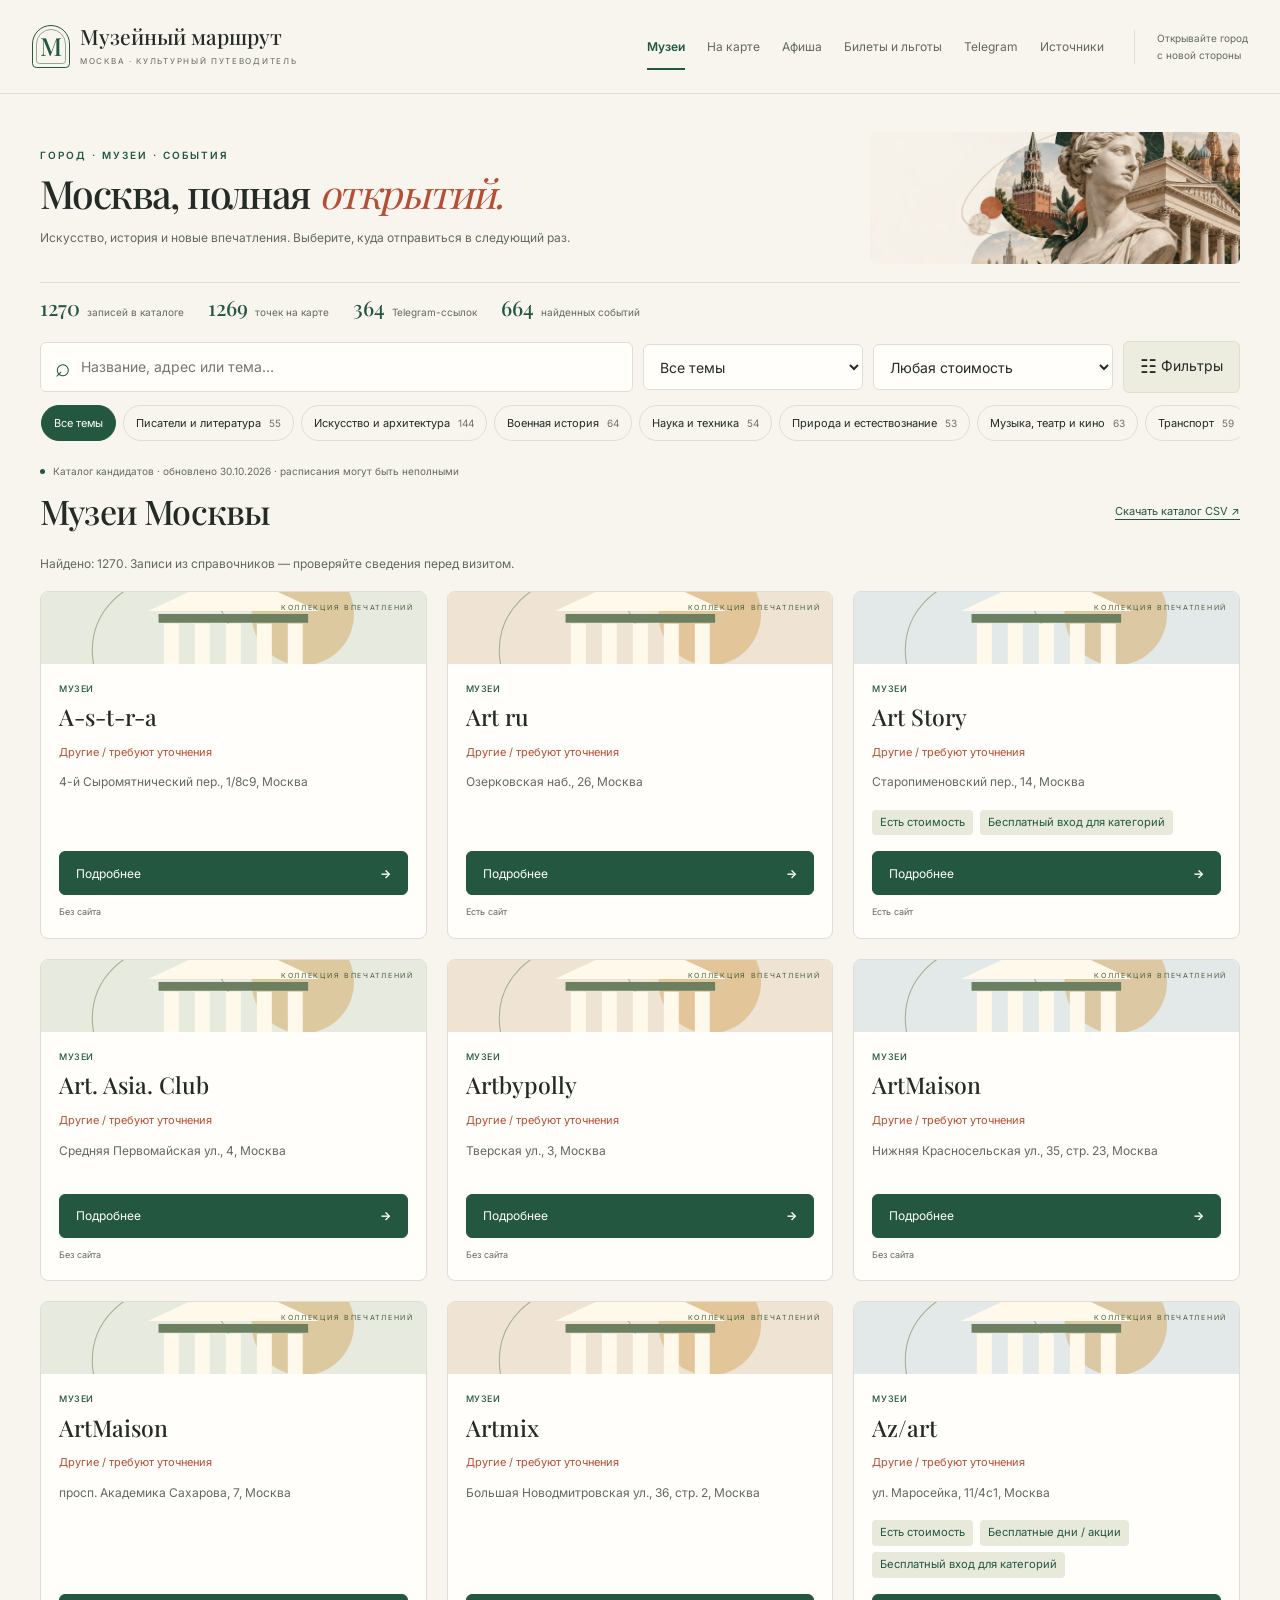
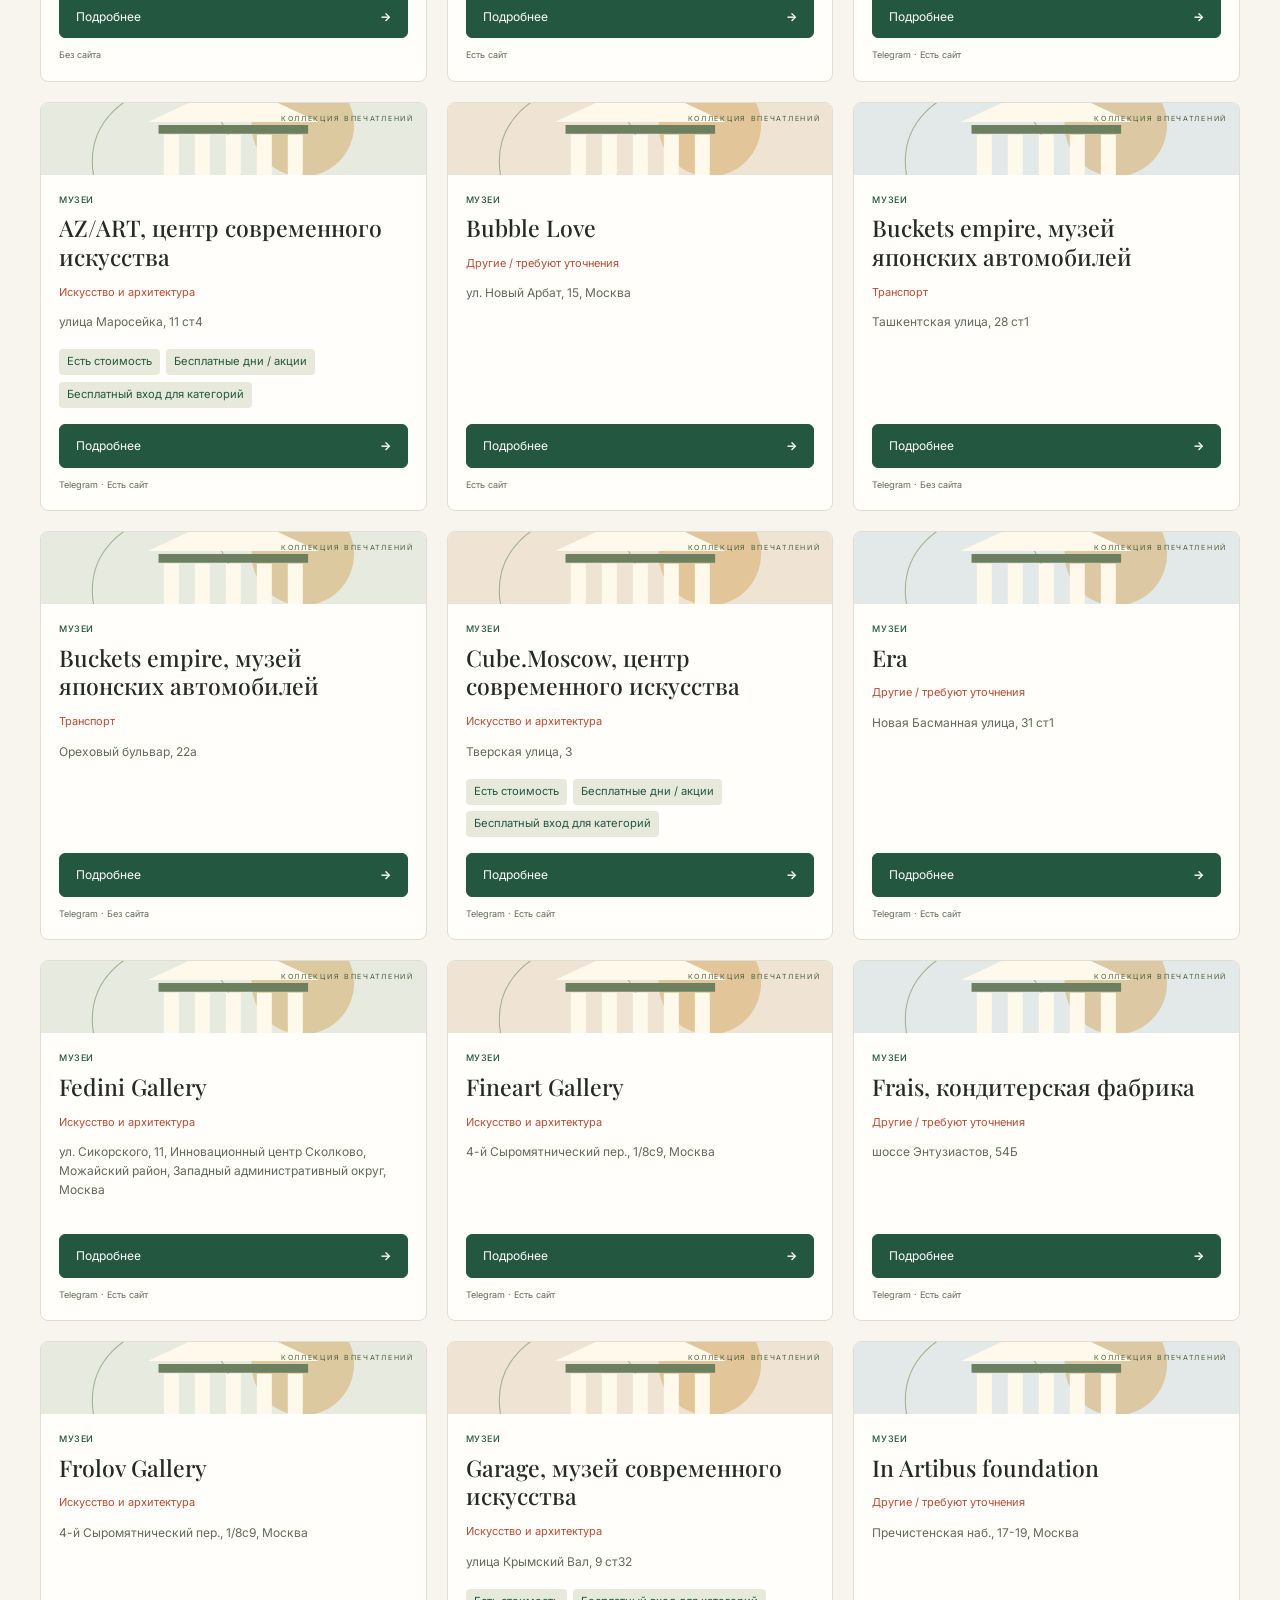
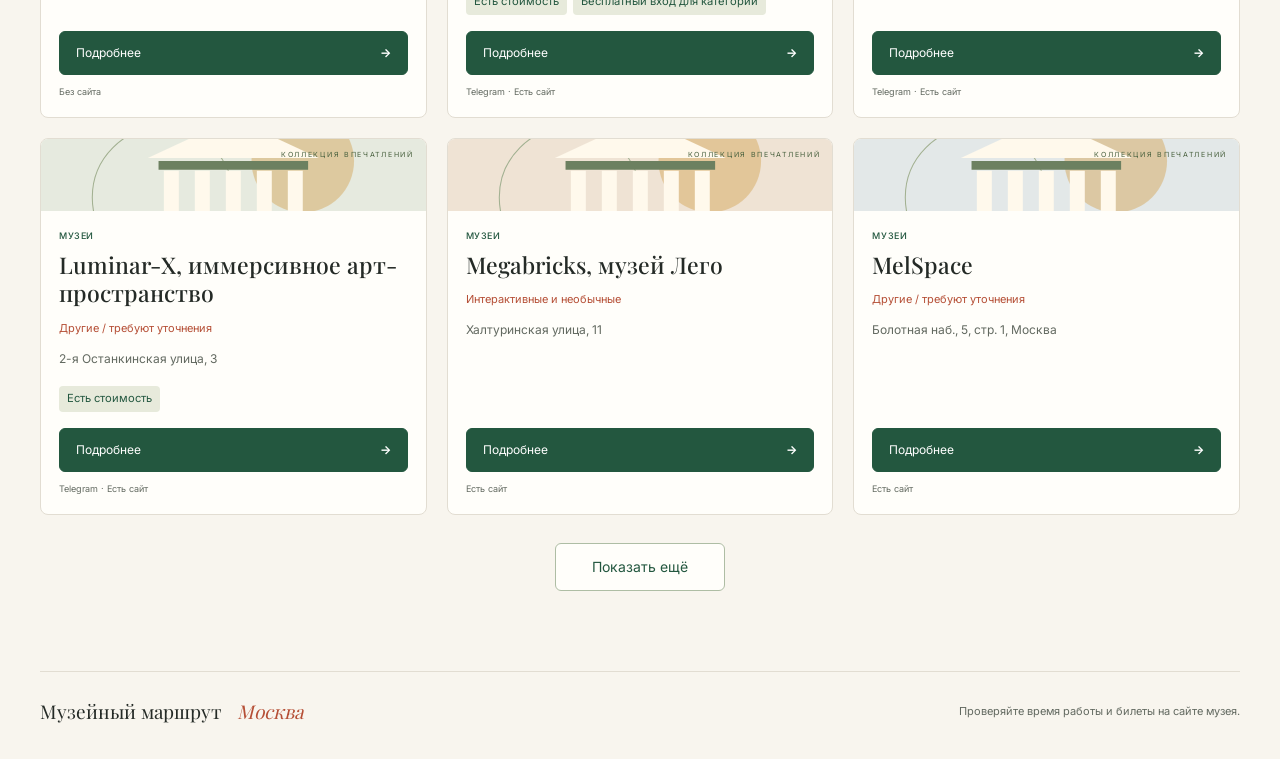
==== commit 7aa7bc83: "Redesign museum guide from ChatGPT concepts across all views" ====
--- a/web/index.html
+++ b/web/index.html
@@ -4,23 +4,21 @@
   <meta charset="utf-8"><meta name="viewport" content="width=device-width,initial-scale=1">
   <title>Музейный маршрут — Москва</title>
   <meta name="description" content="Музеи и музеи-квартиры Москвы: каталог, карта, афиши и новости публичных Telegram-каналов.">
-  <link rel="icon" href="icon.svg" type="image/svg+xml"><link rel="stylesheet" href="vendor/leaflet.css"><link rel="stylesheet" href="style.css?v=20261030">
-  <script defer src="vendor/leaflet.js"></script><script defer src="telegram-feed.js?v=20261030"></script><script defer src="admission-view.js?v=20261030"></script><script defer src="update-status.js?v=20261030"></script><script defer src="app.js?v=20261030"></script>
+  <link rel="stylesheet" href="assets/fonts.css"><link rel="icon" href="icon.svg" type="image/svg+xml"><link rel="stylesheet" href="vendor/leaflet.css"><link rel="stylesheet" href="style.css?v=20261030-design2">
+  <link rel="stylesheet" href="redesign.css?v=20261030-design2"><script defer src="vendor/leaflet.js"></script><script defer src="telegram-feed.js?v=20261030"></script><script defer src="admission-view.js?v=20261030-design2"></script><script defer src="update-status.js?v=20261030"></script><script defer src="app.js?v=20261030-design2"></script>
 </head>
 <body>
-  <header><a class="brand" href="#catalog"><span class="brand-mark">М</span> Музейный маршрут <small>МОСКВА</small></a><span class="edition">Москва · календарь музеев</span></header>
-  <main>
-    <section class="hero"><div><p class="eyebrow">ГОРОД, КОТОРЫЙ ХОЧЕТСЯ УЗНАТЬ</p><h1>У каждого музея —<br><em>своя история.</em></h1><p class="intro">Найдите музей, спланируйте визит и узнайте,<br>что происходит за его дверями.</p></div><div class="hero-art" aria-hidden="true"><div class="arch"><span>М</span></div><p>ИСКУССТВО · ПАМЯТЬ · ОТКРЫТИЯ</p></div></section>
+<a class="skip-link" href="#content">К содержимому</a><header class="site-header"><a class="brand" href="#catalog"><span class="brand-mark" aria-hidden="true">М</span><span>Музейный маршрут<small>МОСКВА · КУЛЬТУРНЫЙ ПУТЕВОДИТЕЛЬ</small></span></a><button id="toggle-navigation" class="navigation-toggle" aria-expanded="false" aria-controls="main-navigation" aria-label="Все разделы">☰</button><nav id="main-navigation" class="tabs" aria-label="Разделы"><button data-tab="catalog" class="active">Музеи</button><button data-tab="map">На карте</button><button data-tab="events">Афиша</button><button data-tab="admission">Билеты и льготы</button><button data-tab="telegram">Telegram</button><button data-tab="sources">Источники</button></nav><span class="edition">Открывайте город<br>с новой стороны</span></header>
+  <main id="content">
+    <section class="hero" aria-label="Музейный путеводитель"><div><p class="eyebrow">ГОРОД · МУЗЕИ · СОБЫТИЯ</p><h1>Москва, полная <em>открытий.</em></h1><p class="intro">Искусство, история и новые впечатления. <br>Выберите, куда отправиться в следующий раз.</p></div><div class="hero-art" aria-hidden="true"><img src="assets/museum-collage.webp" width="1536" height="1024" alt="" decoding="async"></div></section>
     <div id="stats" class="stats" aria-live="polite"></div>
-    <nav class="tabs" aria-label="Разделы"><button data-tab="catalog" class="active">Музеи</button><button data-tab="map">На карте</button><button data-tab="events">Календарь</button><button data-tab="admission">Билеты и льготы</button><button data-tab="telegram">Telegram-лента</button><button data-tab="sources">Источники</button></nav>
-    <section class="searchbar"><label class="search"><span aria-hidden="true">⌕</span><input id="search" type="search" placeholder="Название музея, адрес, тема…" aria-label="Поиск музеев и событий"></label><label><span class="sr-only">Тип музея</span><select id="category"><option value="">Все музеи</option><option>Музеи-квартиры</option><option>Музеи</option></select></label><label><span class="sr-only">Тематика музея</span><select id="theme"><option value="">Все темы</option></select></label><label><span class="sr-only">Сортировка</span><select id="sort"><option value="name">По названию А–Я</option><option value="name-desc">По названию Я–А</option><option value="theme">По тематике</option><option value="format">По формату музея</option></select></label><label><span class="sr-only">Стоимость и бесплатное посещение</span><select id="admission-filter"><option value="">Любая стоимость</option><option value="prices">Есть данные о ценах</option><option value="free-days">Бесплатные дни / акции</option><option value="benefits">Бесплатный вход для категорий</option></select></label><label class="check"><input type="checkbox" id="tg-only"> Есть Telegram</label><button id="reset" class="quiet">Сбросить</button></section>
-    <div id="theme-chips" class="theme-chips" aria-label="Тематика музеев"></div><div id="status" class="status" role="status">Загружаю каталог…</div>
+    <details id="discovery-panel" class="discovery-shell" open><summary>Выбрать музеи и тематику</summary><section class="discovery" aria-label="Поиск и фильтры"><div class="searchbar"><label class="search"><span aria-hidden="true">⌕</span><input id="search" type="search" placeholder="Название, адрес или тема…" aria-label="Поиск музеев и событий"></label><label><span class="sr-only">Тематика музея</span><select id="theme"><option value="">Все темы</option></select></label><label><span class="sr-only">Стоимость и бесплатное посещение</span><select id="admission-filter"><option value="">Любая стоимость</option><option value="prices">Есть данные о ценах</option><option value="free-days">Бесплатные дни / акции</option><option value="benefits">Бесплатный вход для категорий</option></select></label><button id="toggle-filters" class="filter-toggle" aria-expanded="false" aria-controls="extra-filters"><span aria-hidden="true">☷</span> Фильтры <span id="filter-count"></span></button></div><div id="extra-filters" class="extra-filters" hidden><label>Формат музея<select id="category"><option value="">Все форматы</option><option>Музеи-квартиры</option><option>Музеи</option></select></label><label>Порядок в каталоге<select id="sort"><option value="name">По названию А–Я</option><option value="name-desc">По названию Я–А</option><option value="theme">По тематике</option><option value="format">По формату музея</option></select></label><label class="check"><input type="checkbox" id="tg-only"> Есть Telegram</label><button id="reset" class="quiet">Сбросить все фильтры ↺</button></div><div id="theme-chips" class="theme-chips" aria-label="Тематика музеев"></div></section></details><div id="status" class="status" role="status">Загружаю каталог…</div>
     <section id="catalog" class="panel"><div class="section-title"><h2>Музеи Москвы</h2><a href="data/museums.csv" download>Скачать каталог CSV ↗</a></div><p id="catalog-count" class="muted"></p><div id="museum-list" class="museum-grid"></div><button id="more" class="more">Показать ещё</button></section>
-    <section id="map" class="panel" hidden><div class="section-title"><h2>Ваш следующий маршрут</h2><p id="map-count" class="muted"></p></div><div id="map-canvas" aria-label="Карта музеев Москвы"></div><p class="muted">Координаты из справочников. Нажмите на точку, чтобы открыть музей. Подложка карты требует интернета.</p></section>
-    <section id="events" class="panel" hidden><div class="section-title"><h2>Когда пойдём?</h2><button id="export-ics" class="quiet">Экспорт .ics</button></div><div class="calendar-controls"><button id="prev" aria-label="Предыдущий период">←</button><button id="today">Сегодня</button><button id="next" aria-label="Следующий период">→</button><strong id="period-label"></strong><div class="segments"><button data-period="week" class="active">Неделя</button><button data-period="month">Месяц</button><button data-period="year">Год</button></div><label><span class="sr-only">Тип события</span><select id="event-kind"><option value="">Все события</option><option>Лекция</option><option>Экскурсия</option><option>Событие</option></select></label></div><div class="calendar-filters"><label>Музей / источник <select id="calendar-source"><option value="">Все источники</option></select></label><label>Показывать <select id="calendar-mode"><option value="all">Все программы</option><option value="sessions">Сеансы и дни событий</option><option value="periods">Выставки и длительные программы</option></select></label></div><p id="calendar-coverage" class="muted"></p><p class="muted">Даты собираются из календарей, карточек и API сайтов. Отмены и площадку уточняйте по ссылке источника. Отсутствие событий не означает отсутствие программы.</p><div id="calendar"></div><div id="event-list"></div><h3 class="agenda-title">Больше программ — в афишах музеев</h3><div id="agenda-list" class="link-grid"></div></section>
+    <section id="map" class="panel" hidden><div class="section-title"><h2>Музеи на карте Москвы</h2><p id="map-count" class="muted"></p></div><div class="map-layout"><div id="map-canvas" aria-label="Карта музеев Москвы"></div><aside id="map-museums" aria-label="Музеи на карте"></aside></div><p class="muted">Координаты из справочников. Нажмите на точку, чтобы открыть музей. Подложка карты требует интернета.</p></section>
+    <section id="events" class="panel" hidden><div class="section-title"><h2>Афиша музеев Москвы</h2></div><div class="calendar-controls"><button id="prev" aria-label="Предыдущий период">←</button><button id="today">Сегодня</button><button id="next" aria-label="Следующий период">→</button><strong id="period-label"></strong><div class="segments"><button data-period="week" class="active">Неделя</button><button data-period="month">Месяц</button><button data-period="year">Год</button></div><label><span class="sr-only">Тип события</span><select id="event-kind"><option value="">Все события</option><option>Лекция</option><option>Экскурсия</option><option>Событие</option></select></label></div><div class="calendar-filters"><label>Музей / источник <select id="calendar-source"><option value="">Все источники</option></select></label><label>Показывать <select id="calendar-mode"><option value="all">Все программы</option><option value="sessions">Сеансы и дни событий</option><option value="periods">Выставки и длительные программы</option></select></label></div><div id="calendar"></div><details class="calendar-notes"><summary>Источники и полнота расписания</summary><p id="calendar-coverage" class="muted"></p><p class="muted">Даты собираются из календарей, карточек и API сайтов. Отмены и площадку уточняйте по ссылке источника. Отсутствие событий не означает отсутствие программы.</p></details><button id="export-ics" class="quiet export-button">Скачать события в календарь .ics ↓</button><div id="event-list"></div><h3 class="agenda-title">Больше программ — в афишах музеев</h3><div id="agenda-list" class="link-grid"></div></section>
     <section id="admission" class="panel" hidden><div class="section-title"><h2>Билеты и бесплатное посещение</h2><a href="data/admission.csv" download>Скачать тарифы и льготы CSV ↗</a></div><p class="muted">Цены, категории посетителей и условия бесплатного входа с сайтов музеев. Разовый бесплатный день не означает бесплатное посещение в остальные дни; для некоторых льгот нужны документы и регистрация. Не все тарифы включают экскурсии и временные выставки.</p><label class="visitor-filter">Категория посетителя <select id="visitor-category"><option value="">Все опубликованные категории</option><option value="adult">Взрослые / полный билет</option><option value="children">Дети и школьники</option><option value="students">Студенты</option><option value="pensioners">Пенсионеры</option><option value="families">Многодетные семьи</option><option value="disabled">Посетители с инвалидностью</option><option value="veterans">Ветераны и военнослужащие</option></select></label><p id="admission-count" class="muted" role="status"></p><div id="admission-list"></div><button id="more-admission" class="more">Ещё музеи</button></section>
     <section id="telegram" class="panel" hidden>
-      <div class="section-title"><div><p class="eyebrow">НОВОСТИ МУЗЕЕВ В ОДНОМ МЕСТЕ</p><h2>Музеи говорят</h2></div><span class="feed-edition" id="feed-updated"></span></div>
+      <div class="section-title"><div><h2>Новости музеев в Telegram</h2></div><span class="feed-edition" id="feed-updated"></span></div>
       <p class="muted">До пяти последних доступных постов каждого публичного канала на момент сбора. Полная публикация и медиа — по ссылке в Telegram.</p>
       <div class="feed-toolbar">
         <label class="search"><span aria-hidden="true">⌕</span><input id="post-search" type="search" placeholder="Найти в публикациях…" aria-label="Поиск по тексту публикаций"></label>
@@ -31,17 +29,17 @@
       </div>
       <div class="feed-layout">
         <aside class="feed-sidebar" aria-label="Каналы музеев">
-          <h3>Каналы</h3><label class="search"><input id="channel-search" type="search" placeholder="Название или @канал…" aria-label="Найти канал"></label>
+          <h3>Каналы</h3><button id="toggle-channels" class="channel-toggle" aria-expanded="false" aria-controls="channel-tools">Каналы и поиск по музеям ↓</button><div id="channel-tools"><label class="search"><input id="channel-search" type="search" placeholder="Название или @канал…" aria-label="Найти канал"></label>
           <label class="sr-only" for="channel">Выбранный Telegram-канал</label><select id="channel"><option value="">Все каналы</option></select>
           <div id="feed-channels" class="feed-channels"></div>
-          <details class="feed-unavailable"><summary id="channel-errors-summary">Недоступные каналы</summary><div id="channel-errors" class="muted"></div></details>
+          <details class="feed-unavailable"><summary id="channel-errors-summary">Недоступные каналы</summary><div id="channel-errors" class="muted"></div></details></div>
         </aside>
         <div class="feed-main"><div class="feed-summary"><p id="feed-count" role="status" aria-live="polite"></p><button id="feed-top" class="quiet">К началу ленты ↑</button></div><div id="post-list" class="post-feed"></div><button id="more-posts" class="more">Ещё публикации</button></div>
       </div>
     </section>
-    <section id="sources" class="panel" hidden><h2>Откуда берутся данные</h2><div id="source-report"></div><h3>Последнее обновление</h3><div id="update-health" class="muted" role="status">Загружаю отчёт о проверке источников…</div><p>Классификация по тематике предварительно определяется по названию музея; у одного музея может быть несколько тем. Неоднозначные записи отмечены отдельно. Это каталог кандидатов из локальных выгрузок 2ГИС и Яндекс.Карт. Дата исходных выгрузок неизвестна; в них возможны закрытые музеи, школьные музеи и дубли. Филиалы сохраняются отдельно, даже если у них один сайт.</p><p>Контакты и ссылки на афиши собираются с главной и до трёх связанных страниц. Расписание собирается индивидуальными адаптерами и общим поиском дат. Покрытие каждого сайта показано ниже. События общего музейного сайта могут относиться к нескольким филиалам — точное место смотрите в источнике.</p><p>Telegram-ссылка из справочника не подтверждает, что это официальный канал. Публичная страница должна отдавать публикации; закрытые каналы, чаты и боты могут быть недоступны.</p><h3>Мониторинг афиш</h3><p class="muted">«Нужен адаптер» означает, что общий сборщик не смог разобрать расписание; это не означает отсутствие событий. Исчезновение карточки не считается подтверждённой отменой.</p><p><a href="data/event-sources.csv" download>Скачать отчёт по сайтам CSV ↗</a></p><div id="event-source-table" class="source-table"></div><a href="data/catalog.json" download>Скачать полный JSON ↗</a></section>
+    <section id="sources" class="panel" hidden><div class="section-title"><h2>Откуда берутся данные</h2><a href="data/update-report.json" download>Скачать отчёт JSON ↗</a></div><div id="source-report"></div><h3>Последнее обновление</h3><div id="update-health" class="muted" role="status">Загружаю отчёт о проверке источников…</div><details class="methodology"><summary>Как устроен справочник и что важно знать</summary><p>Классификация по тематике предварительно определяется по названию музея; у одного музея может быть несколько тем. Неоднозначные записи отмечены отдельно. Это каталог кандидатов из локальных выгрузок 2ГИС и Яндекс.Карт. Дата исходных выгрузок неизвестна; в них возможны закрытые музеи, школьные музеи и дубли. Филиалы сохраняются отдельно, даже если у них один сайт.</p><p>Контакты и ссылки на афиши собираются с главной и до трёх связанных страниц. Расписание собирается индивидуальными адаптерами и общим поиском дат. Покрытие каждого сайта показано ниже. События общего музейного сайта могут относиться к нескольким филиалам — точное место смотрите в источнике.</p><p>Telegram-ссылка из справочника не подтверждает, что это официальный канал. Публичная страница должна отдавать публикации; закрытые каналы, чаты и боты могут быть недоступны.</p></details><h3>Мониторинг афиш</h3><p class="muted">«Нужен адаптер» означает, что общий сборщик не смог разобрать расписание; это не означает отсутствие событий. Исчезновение карточки не считается подтверждённой отменой.</p><p><a href="data/event-sources.csv" download>Скачать отчёт по сайтам CSV ↗</a></p><div id="event-source-table" class="source-table"></div><a href="data/catalog.json" download>Скачать полный JSON ↗</a></section>
   </main>
-  <footer><span>Музейный маршрут / Москва</span><span>Проверяйте время работы и билеты на сайте музея.</span></footer>
-  <dialog id="museum-dialog"><button id="close-dialog" aria-label="Закрыть" class="close">×</button><div id="museum-detail"></div></dialog>
+  <footer><span class="footer-brand">Музейный маршрут <em>Москва</em></span><span>Проверяйте время работы и билеты на сайте музея.</span></footer>
+  <dialog id="museum-dialog" aria-labelledby="museum-detail-title"><button id="close-dialog" aria-label="Закрыть" class="close">×</button><div id="museum-detail"></div></dialog>
 </body>
 </html>
--- a/web/assets/fonts.css
+++ b/web/assets/fonts.css
@@ -0,0 +1,49 @@
+@font-face {
+  font-family: 'Inter';
+  font-style: normal;
+  font-weight: 400;
+  font-display: swap;
+  src: url(font-0.woff2) format('woff2');
+}
+@font-face {
+  font-family: 'Inter';
+  font-style: normal;
+  font-weight: 500;
+  font-display: swap;
+  src: url(font-1.woff2) format('woff2');
+}
+@font-face {
+  font-family: 'Inter';
+  font-style: normal;
+  font-weight: 600;
+  font-display: swap;
+  src: url(font-2.woff2) format('woff2');
+}
+@font-face {
+  font-family: 'Inter';
+  font-style: normal;
+  font-weight: 700;
+  font-display: swap;
+  src: url(font-3.woff2) format('woff2');
+}
+@font-face {
+  font-family: 'Playfair Display';
+  font-style: normal;
+  font-weight: 400;
+  font-display: swap;
+  src: url(font-4.woff2) format('woff2');
+}
+@font-face {
+  font-family: 'Playfair Display';
+  font-style: normal;
+  font-weight: 500;
+  font-display: swap;
+  src: url(font-5.woff2) format('woff2');
+}
+@font-face {
+  font-family: 'Playfair Display';
+  font-style: normal;
+  font-weight: 600;
+  font-display: swap;
+  src: url(font-6.woff2) format('woff2');
+}
--- a/web/style.css
+++ b/web/style.css
@@ -1,8 +1,3 @@
-:root{--paper:#f7f4ed;--ink:#272d27;--muted:#62685e;--line:#d9dacd;--green:#355841;--accent:#b7472d;--white:#fffef9}*{box-sizing:border-box}body{margin:0;background:var(--paper);color:var(--ink);font-family:'Segoe UI',sans-serif;font-size:16px;line-height:1.5}button,input,select{font:inherit}button,a,input,select{touch-action:manipulation}button{cursor:pointer}a{color:var(--green);text-underline-offset:4px}button{border:1px solid var(--line);background:var(--white);color:var(--ink);padding:10px 16px;min-height:44px;border-radius:4px}button:hover{background:#e8ecdf}button:focus-visible,a:focus-visible,input:focus-visible,select:focus-visible{outline:3px solid var(--accent);outline-offset:3px}header{max-width:1360px;margin:auto;padding:24px 40px;display:flex;align-items:center;justify-content:space-between;border-bottom:1px solid var(--line)}.brand{display:flex;align-items:center;gap:12px;text-decoration:none;font-weight:600;font-size:19px;color:var(--ink)}.brand-mark{display:grid;place-items:center;width:36px;height:40px;border:2px solid var(--green);font-family:Georgia,serif;font-size:29px}.brand small{font-size:10px;letter-spacing:2px;margin-left:12px}.edition,.eyebrow{font-size:11px;letter-spacing:2px;color:var(--muted)}main{max-width:1280px;margin:auto;padding:0 40px}.hero{display:grid;grid-template-columns:1.6fr 1fr;align-items:center;padding:44px 0 36px;gap:24px}.eyebrow{color:var(--accent);font-weight:700;margin:0 0 18px}h1,h2,h3{font-family:Georgia,'Times New Roman',serif;font-weight:400}h1{font-size:clamp(36px,4.7vw,66px);line-height:1.08;letter-spacing:-2px;margin:0 0 24px}h1 em{color:var(--green);font-weight:400}.intro{color:var(--muted);font-size:17px;margin:0}.hero-art{height:256px;display:flex;flex-direction:column;align-items:center;justify-content:end;background:#e7eadb;position:relative;overflow:hidden}.hero-art:after{content:'';position:absolute;height:1px;width:85%;background:#bcc6ad;bottom:64px;transform:rotate(-15deg)}.arch{width:154px;height:200px;border-radius:80px 80px 0 0;border:1px solid #839873;background:repeating-linear-gradient(90deg,#d4dcc8 0px,#d4dcc8 20px,#c0cdb2 21px,#c0cdb2 23px);display:grid;place-items:center;margin-bottom:-12px;transform:rotate(8deg)}.arch span{font-family:Georgia,serif;font-size:104px;color:#44633e}.hero-art p{font-size:9px;letter-spacing:2px;z-index:1;background:var(--green);color:#fff;width:100%;text-align:center;padding:13px;margin:0}.stats{display:grid;grid-template-columns:repeat(4,1fr);border-top:1px solid var(--line);border-bottom:1px solid var(--line);padding:16px 0;margin-bottom:24px}.stat{padding:0 24px;border-left:1px solid var(--line)}.stat:first-child{border:0;padding-left:0}.stat strong{font-family:Georgia,serif;font-size:28px;margin-right:10px}.stat span{font-size:12px;color:var(--muted)}.tabs{display:flex;gap:24px;border-bottom:1px solid var(--line);overflow-x:auto}.tabs button{background:none;border:0;border-radius:0;padding:12px 0;white-space:nowrap;color:var(--muted)}.tabs button.active{border-bottom:3px solid var(--green);color:var(--green);font-weight:600}.searchbar{display:flex;align-items:center;gap:16px;padding:24px 0 12px}.search{display:flex;align-items:center;gap:12px;background:var(--white);border:1px solid var(--line);border-radius:4px;padding:0 16px;flex:1}.search span{font-size:28px;color:var(--green)}input[type=search]{border:0;outline:none;background:none;width:100%;min-width:150px;padding:13px 0;color:var(--ink)}select{padding:12px;background:var(--white);border:1px solid var(--line);border-radius:4px;max-width:320px;color:var(--ink)}.check{white-space:nowrap;font-size:14px;display:flex;align-items:center;gap:8px;min-height:44px}.check input{accent-color:var(--green);width:17px;height:17px}.quiet{background:transparent}.status{font-size:12px;color:var(--muted);margin:4px 0 24px}.panel{padding-bottom:32px}.section-title{display:flex;align-items:center;justify-content:space-between;gap:16px}.section-title a{font-size:13px}h2{font-size:32px;line-height:1.2;margin:8px 0 16px}h3{font-size:23px;margin:10px 0 12px}.muted{color:var(--muted);font-size:13px}.museum-grid{display:grid;grid-template-columns:repeat(3,minmax(0,1fr));gap:16px}.museum-card{padding:24px;background:var(--white);border:1px solid var(--line);border-top:3px solid #869d78;display:flex;flex-direction:column;min-height:250px}.museum-card:nth-child(3n+2){border-top-color:#ba8060}.museum-card:nth-child(3n){border-top-color:#878c79}.tag{font-size:10px;letter-spacing:1px;text-transform:uppercase;color:var(--green)}.museum-card h3{line-height:1.3}.museum-card p{font-size:13px;color:var(--muted);margin:0 0 20px;flex:1}.card-footer{display:flex;align-items:center;justify-content:space-between;gap:8px}.card-footer button{padding:0;background:none;border:0;color:var(--green);font-size:13px;text-decoration:underline;text-underline-offset:4px}.card-footer span{font-size:11px;color:var(--muted)}.more{display:block;margin:28px auto 0;padding:12px 40px}.empty{padding:32px;border:1px dashed var(--line);grid-column:1/-1;color:var(--muted)}#map-canvas{height:600px;border:1px solid var(--line);background:#e7eadb;z-index:0}.calendar-controls{display:flex;align-items:center;gap:8px;flex-wrap:wrap;margin:8px 0 20px}.calendar-controls strong{margin:0 auto 0 12px;font-weight:500}.segments{display:flex;gap:0}.segments button{border-radius:0}.segments .active{background:var(--green);color:white}.month-grid{display:grid;grid-template-columns:repeat(7,minmax(0,1fr));border-left:1px solid var(--line);border-top:1px solid var(--line)}.day{min-height:90px;padding:10px;border-right:1px solid var(--line);border-bottom:1px solid var(--line);background:var(--white);text-align:left}.day.disabled{background:var(--paper);color:#999}.day b{font-size:13px}.day.today b{background:var(--green);color:white;padding:4px 7px;border-radius:50%}.day.selected{outline:2px solid var(--accent);outline-offset:-2px}.day small{display:block;color:var(--green);margin-top:12px}.weekday{padding:8px;text-align:center;background:#e7eadb;font-size:12px;border-right:1px solid var(--line);border-bottom:1px solid var(--line)}.year-grid{display:grid;grid-template-columns:repeat(4,1fr);gap:12px}.year-grid button{padding:24px;text-align:left}.year-grid strong{display:block;font-family:Georgia,serif;font-size:22px}.year-grid span{display:block;margin-top:8px;color:var(--muted)}.event-row{display:grid;grid-template-columns:110px 1fr 180px;gap:20px;border-bottom:1px solid var(--line);padding:24px 0}.event-row h3{margin:0 0 8px}.event-row time{color:var(--accent);font-size:14px}.event-row p{margin:4px 0;font-size:13px;color:var(--muted)}.event-row a{align-self:center;font-size:13px}.agenda-title{margin-top:40px}.link-grid{display:grid;grid-template-columns:repeat(3,1fr);gap:12px}.agenda-link{border-top:1px solid var(--line);padding:16px 0;display:block;font-size:14px}.post-grid{display:grid;grid-template-columns:repeat(3,minmax(0,1fr));gap:16px}.post{padding:24px;border:1px solid var(--line);background:var(--white)}.post .text{white-space:pre-wrap;font-size:14px;overflow-wrap:anywhere;max-height:320px;overflow:auto;margin:16px 0}.post time{display:block;color:var(--muted);font-size:12px;margin-top:8px}.post a{font-size:13px}.post h3{font-size:19px;overflow-wrap:anywhere}.source-metrics{display:grid;grid-template-columns:repeat(3,1fr);gap:16px;margin:24px 0}.source-metrics div{padding:24px;background:#e7eadb}.source-metrics strong{display:block;font-size:24px;font-family:Georgia,serif}.source-metrics span{font-size:13px}.panel#sources>p{max-width:800px;color:var(--muted)}footer{padding:24px 40px;display:flex;justify-content:space-between;max-width:1360px;margin:auto;border-top:1px solid var(--line);font-size:12px;color:var(--muted)}dialog{border:1px solid var(--line);background:var(--paper);color:var(--ink);width:min(660px,95vw);max-height:85vh;padding:32px;overflow:auto}dialog::backdrop{background:#18281dcc}.close{float:right;background:none;border:0;font-size:26px}.detail-links{display:flex;flex-wrap:wrap;gap:12px;margin:16px 0}.detail-contacts{overflow-wrap:anywhere;font-size:14px}.detail-contacts p{margin:8px 0}.sr-only{position:absolute;width:1px;height:1px;overflow:hidden;clip:rect(0,0,0,0)}[hidden]{display:none!important}@media(max-width:900px){main,header{padding-left:24px;padding-right:24px}.museum-grid,.post-grid{grid-template-columns:repeat(2,minmax(0,1fr))}.stats{grid-template-columns:repeat(2,1fr);gap:16px}.stat:nth-child(3){border:0;padding-left:0}.searchbar{flex-wrap:wrap}.search{flex-basis:100%}.year-grid{grid-template-columns:repeat(3,1fr)}.edition{display:none}.brand small{display:none}.hero-art{height:220px}.link-grid{grid-template-columns:repeat(2,1fr)}}@media(max-width:580px){main,header{padding-left:16px;padding-right:16px}.hero{grid-template-columns:1fr;padding:32px 0}.hero-art{display:none}h1{font-size:43px}.museum-grid,.post-grid,.link-grid{grid-template-columns:1fr}.stat{padding:0 12px}.stat strong{font-size:24px}.tabs{gap:20px}h2{font-size:27px}.section-title{align-items:flex-start;flex-wrap:wrap}.calendar-controls strong{order:-1;width:100%;margin:0 0 8px}.day{min-height:64px;padding:6px}.day small{font-size:10px}.event-row{grid-template-columns:1fr;gap:8px}.year-grid{grid-template-columns:repeat(2,1fr)}.source-metrics{grid-template-columns:1fr}#map-canvas{height:460px}footer{padding:24px 16px;display:block}footer span{display:block;margin:8px 0}.brand{font-size:17px}}
-:root .searchbar{flex-wrap:wrap}.searchbar .search{flex-basis:100%}.theme-chips{display:flex;gap:8px;flex-wrap:wrap;margin:12px 0 20px}.theme-chips button{background:transparent;font-size:12px;padding:6px 12px;border-radius:24px;min-height:36px}.theme-chips button.active{background:var(--green);color:white;border-color:var(--green)}.theme-chips span{opacity:.75;margin-left:6px}.theme-label{display:block;font-size:12px;color:var(--accent);margin:0 0 12px}.theme-chips button:hover{background:#e7eadb}.theme-chips button.active:hover{background:var(--green)}
-.calendar-filters{display:flex;flex-wrap:wrap;gap:16px;margin:20px 0}.calendar-filters label{font-size:13px;color:var(--muted);flex:0 1 340px;min-width:0;max-width:100%}.calendar-filters select{display:block;margin-top:8px;width:100%;min-width:0;max-width:100%;box-sizing:border-box}.source-table{overflow:auto;margin:24px 0;max-height:650px}.source-table table{border-collapse:collapse;width:100%;font-size:13px}.source-table th{text-align:left;position:sticky;top:0;background:var(--paper)}.source-table th,.source-table td{padding:12px;border-bottom:1px solid var(--line);vertical-align:top}.source-table td:first-child{min-width:240px}.source-table small{display:block;color:var(--muted);margin-top:4px}
-
-/* Telegram: a reading column with channel navigation. */
 /* Admission facts retain category and venue context. */
 .visitor-filter{display:block;font-size:.85rem;color:var(--muted);margin:1.5rem 0}.visitor-filter select{display:block;margin-top:.5rem;max-width:100%}
 .admission-documents{margin-top:1.5rem;font-size:.8rem;overflow-wrap:anywhere}.admission-documents summary{cursor:pointer;min-height:2.75rem;padding:.5rem 0}
--- a/web/redesign.css
+++ b/web/redesign.css
@@ -0,0 +1,26 @@
+/* Based on the complete ChatGPT design board of 30 October 2026. */
+:root{--paper:#f8f5ee;--white:#fffefa;--green:#23573f;--ink:#242a26;--muted:#626960;--accent:#b54e35;--line:#e2ddd2;--soft:#e8ecdf;--gold:#d6a960;--sans:'Inter','Segoe UI',sans-serif;--serif:'Playfair Display',Georgia,serif}
+*{box-sizing:border-box}html{scroll-behavior:smooth;scroll-padding-top:100px}body{margin:0;background:var(--paper);color:var(--ink);font:14px/1.6 var(--sans);-webkit-font-smoothing:antialiased}button,input,select{font:inherit;color:inherit}button,select,summary{cursor:pointer}a{color:var(--green);text-underline-offset:4px}a:hover{color:var(--accent)}button{min-height:44px;border:1px solid var(--line);background:var(--white);border-radius:6px;padding:10px 16px;transition:background .15s,border-color .15s,transform .15s}button:hover{background:var(--soft);border-color:#b8c1ad}button:active{transform:translateY(1px)}:focus-visible{outline:3px solid var(--accent);outline-offset:3px}input[type=search]:focus-visible{outline:none}.search:focus-within{outline:2px solid var(--green);outline-offset:2px}h1,h2,h3{font-family:var(--serif);font-weight:500;line-height:1.2}h1{font-size:46px;letter-spacing:-1.6px;margin:12px 0 16px}h1 em{color:var(--accent);font-weight:400}h2{font-size:34px;letter-spacing:-.8px;margin:0}h3{font-size:23px;margin:12px 0}p{margin:0 0 16px}img{max-width:100%;display:block}[hidden]{display:none!important}.sr-only{position:absolute;width:1px;height:1px;overflow:hidden;clip:rect(0,0,0,0)}.skip-link{position:fixed;left:16px;top:-80px;z-index:9999;padding:12px;background:var(--white)}.skip-link:focus{top:12px}
+.site-header{height:94px;padding:0 32px;max-width:1440px;margin:auto;display:flex;align-items:center;gap:30px;border-bottom:1px solid var(--line)}.brand{display:flex;align-items:center;gap:10px;text-decoration:none;color:var(--ink);font:500 21px/1.15 var(--serif);white-space:nowrap}.brand-mark{width:38px;height:43px;display:grid;place-items:center;border:1px solid var(--green);border-radius:22px 22px 5px 5px;color:var(--green);font-size:25px;position:relative}.brand-mark:after{content:'';position:absolute;inset:3px;border:1px solid #99a58e;border-radius:inherit}.brand small{display:block;font:8px/1.7 var(--sans);letter-spacing:1.7px;margin-top:7px;color:var(--muted)}.tabs{display:flex;align-items:stretch;align-self:stretch;gap:22px;margin-left:auto;min-width:0}.tabs button{padding:0;border:0;border-radius:0;background:none;position:relative;white-space:nowrap;font-size:12px;color:var(--muted);min-height:44px}.tabs button.active{color:var(--green);font-weight:600}.tabs button.active:after{content:'';position:absolute;bottom:23px;height:2px;left:0;right:0;background:var(--green)}.tabs button:hover{color:var(--green)}.edition{border-left:1px solid var(--line);padding-left:22px;font-size:10px;color:var(--muted);line-height:1.7;white-space:nowrap}
+main{max-width:1264px;margin:auto;padding:34px 32px 64px;min-height:75vh}.hero{display:grid;grid-template-columns:1.3fr 1fr;align-items:center;min-height:230px;padding:4px 0 24px;gap:32px}.eyebrow{font-size:10px;letter-spacing:2px;color:var(--green);font-weight:600;margin:0}.intro{font-size:14px;color:var(--muted);line-height:1.8;margin:0}.hero-art{height:210px;position:relative;overflow:hidden;border-radius:120px 120px 8px 8px;background:#e6e9dc;isolation:isolate;max-width:430px;justify-self:end;width:100%}.hero-art:before{content:'';position:absolute;background:#d8a778;width:150px;height:150px;border-radius:50%;right:20px;top:36px}.hero-art:after{content:'';position:absolute;background:#bfcdb3;width:110%;height:100px;left:-5%;bottom:-54px;transform:rotate(-9deg);z-index:-1}.art-orbit{position:absolute;width:290px;height:290px;border:1px solid #a5b295;border-radius:50%;top:24px;left:40px}.art-building{position:absolute;width:170px;height:140px;left:65px;bottom:21px;background:#f8f0df;box-shadow:9px 8px 0 #b8bfa4;transform:rotate(-7deg);display:grid;place-items:center;border-bottom:12px double #8e9a7c}.art-building:before{content:'';position:absolute;top:-38px;left:-16px;border-left:100px solid transparent;border-right:100px solid transparent;border-bottom:38px solid #f8f0df}.art-building:after{content:'';position:absolute;inset:12px;background:repeating-linear-gradient(90deg,transparent 0 10px,#d5d5be 10px 19px,transparent 19px 30px);border-top:6px double #9ba288}.art-building b{font:64px var(--serif);color:var(--green);z-index:1;background:#f8f0df;padding:0 8px}.art-caption{position:absolute;bottom:12px;right:12px;writing-mode:vertical-rl;font-size:7px;letter-spacing:1.5px;color:var(--green)}.art-number{position:absolute;right:46px;top:25px;font:italic 24px var(--serif);color:var(--green)}.stats{display:flex;align-items:center;gap:24px;border-top:1px solid var(--line);padding:14px 0 18px;margin-bottom:6px}.stat{display:flex;align-items:baseline;gap:7px}.stat strong{font:500 21px var(--serif);color:var(--green)}.stat span{font-size:10px;color:var(--muted)}body:not([data-view=catalog]) .hero,body:not([data-view=catalog]) #stats{display:none}
+.discovery{margin-bottom:12px}.searchbar{display:grid;grid-template-columns:minmax(220px,1fr) minmax(150px,220px) minmax(150px,240px) auto;gap:10px;align-items:center}.search{display:flex;align-items:center;gap:10px;min-width:0;background:var(--white);border:1px solid var(--line);border-radius:6px;padding:0 14px}.search>span{font-size:26px;color:var(--green);line-height:1}.search input{width:100%;min-width:0;background:transparent;border:0;padding:13px 0;outline:0}select{border:1px solid var(--line);border-radius:6px;background:var(--white);padding:12px 30px 12px 12px;min-height:46px;max-width:100%;width:100%;text-overflow:ellipsis}.filter-toggle{white-space:nowrap;background:#ececdf}.filter-toggle>span:first-child{font-size:19px;vertical-align:middle}.filter-toggle[aria-expanded=true]{background:var(--green);color:white}.extra-filters{padding:16px;margin-top:10px;background:#f0eee5;border-radius:6px;display:flex;align-items:end;gap:16px;flex-wrap:wrap}.extra-filters>label{font-size:11px;color:var(--muted);min-width:160px;flex:1}.extra-filters select{margin-top:5px}.extra-filters .check{flex:none;min-width:0;color:var(--ink);padding:10px 0;display:flex;align-items:center;gap:8px}.check input{width:18px;height:18px;accent-color:var(--green)}.quiet{background:transparent;color:var(--green)}.theme-chips{display:flex;gap:7px;overflow:auto;padding:12px 1px 8px;scrollbar-width:thin}.theme-chips button{flex:none;border-radius:30px;min-height:36px;padding:6px 12px;font-size:11px;background:transparent;white-space:nowrap}.theme-chips button.active{background:var(--green);color:white;border-color:var(--green)}.theme-chips span{opacity:.65;font-size:10px;margin-left:5px}.status{font-size:10px;color:var(--muted);margin:0 0 27px;display:flex;align-items:center;gap:8px}.status:before{content:'';width:5px;height:5px;background:var(--green);border-radius:50%;flex:none}body[data-view=sources] .discovery{display:none}.section-title{display:flex;justify-content:space-between;align-items:center;gap:16px;margin:0 0 22px}.section-title>a,.section-title>button{font-size:11px}.section-title>p{margin:0}.muted{color:var(--muted);font-size:12px;line-height:1.7}.panel>p{max-width:920px}.panel{padding-bottom:16px}.panel>h3{margin-top:32px}.museum-grid{display:grid;grid-template-columns:repeat(3,minmax(0,1fr));gap:20px}.museum-card{background:var(--white);border:1px solid var(--line);border-radius:8px;overflow:hidden;display:flex;flex-direction:column;transition:box-shadow .2s,transform .2s}.museum-card:hover{box-shadow:0 8px 24px #263c2410;transform:translateY(-3px)}.museum-art{height:108px;position:relative;overflow:hidden;background:#e6eadf}.museum-art svg{width:100%;height:100%;display:block}.museum-art small{position:absolute;right:12px;top:10px;font-size:7px;letter-spacing:1.7px;color:#49613f}.museum-card:nth-child(3n+2) .museum-art{background:#efe3d4}.museum-card:nth-child(3n) .museum-art{background:#e3e8e8}.museum-card-body{padding:20px;flex:1;display:flex;flex-direction:column}.tag{display:inline-block;font:500 9px/1.5 var(--sans);letter-spacing:.6px;text-transform:uppercase;color:var(--green)}.museum-card h3{font-size:23px;line-height:1.25;margin:8px 0 12px;overflow-wrap:anywhere}.theme-label{display:block;font:11px/1.5 var(--sans);color:var(--accent);margin:0 0 12px}.museum-card p{font-size:12px;color:var(--muted);margin:0 0 18px;flex:1}.card-footer{display:flex;flex-direction:column;gap:10px;margin-top:auto}.card-footer button{width:100%;background:var(--green);border-color:var(--green);color:white;text-align:left;display:flex;justify-content:space-between;align-items:center;font-size:12px}.card-footer button:hover{background:#173d2b}.card-footer span{font-size:9px;color:var(--muted)}.more{display:block;margin:28px auto 0;padding:12px 36px;border-color:#aebda4;color:var(--green)}.empty{padding:32px;background:#f0eee5;border-radius:8px;grid-column:1/-1;color:var(--muted)}
+.map-layout{display:grid;grid-template-columns:minmax(0,1fr) 290px;border:1px solid var(--line);border-radius:8px;overflow:hidden;margin-bottom:14px}#map-canvas{height:580px;background:#e4e8de;z-index:0}#map-museums{height:580px;overflow:auto;background:var(--white);padding:8px 18px}.map-item{padding:18px 0;border-bottom:1px solid var(--line)}.map-item h3{font-size:18px;margin:6px 0}.map-item p{font-size:11px;color:var(--muted);margin-bottom:8px}.map-item button{font-size:11px;border:0;padding:4px 0;min-height:36px;background:transparent;color:var(--green)}.map-note{font-size:10px;color:var(--muted);padding-top:12px}.leaflet-popup-content{font-family:var(--sans);font-size:12px}.leaflet-popup-content button{background:var(--green);color:white}
+.calendar-controls{display:flex;align-items:center;gap:8px;flex-wrap:wrap;margin:24px 0 16px}.calendar-controls strong{font-size:14px;font-weight:500;margin:0 auto 0 8px}.calendar-controls>button{padding:8px 12px}.segments{display:flex;gap:0}.segments button{border-radius:0;border-right-width:0;font-size:12px}.segments button:first-child{border-radius:6px 0 0 6px}.segments button:last-child{border-radius:0 6px 6px 0;border-right-width:1px}.segments button.active{background:var(--green);color:white;border-color:var(--green)}.calendar-controls>label{max-width:230px}.calendar-filters{display:flex;gap:12px;flex-wrap:wrap;margin-bottom:14px}.calendar-filters label{font-size:10px;color:var(--muted);flex:1;min-width:180px;max-width:400px}.calendar-filters select{display:block;margin-top:5px}.month-grid{display:grid;grid-template-columns:repeat(7,minmax(0,1fr));border:1px solid var(--line);border-right:0;border-bottom:0;border-radius:6px;overflow:hidden;background:var(--white);margin:20px 0}.weekday{padding:8px;background:#eeeade;text-align:center;font-size:11px;color:var(--muted);border-right:1px solid var(--line);border-bottom:1px solid var(--line)}.day{min-height:86px;padding:12px 8px;border:0;border-right:1px solid var(--line);border-bottom:1px solid var(--line);border-radius:0;background:var(--white);text-align:center;position:relative}.day b{display:grid;place-items:center;margin:auto;width:30px;height:30px;font-size:15px;font-weight:500}.day small{display:block;font-size:10px;margin-top:8px;color:var(--green)}.day.today b{border-radius:50%;background:var(--green);color:white}.day.selected{background:var(--soft);box-shadow:inset 0 -3px var(--green)}.day.disabled{background:#f4f2eb;color:#858980}.year-grid{display:grid;grid-template-columns:repeat(4,minmax(0,1fr));gap:12px;margin:20px 0}.year-grid button{padding:20px;text-align:left}.year-grid strong{font:22px var(--serif);display:block;text-transform:capitalize}.year-grid span{font-size:11px;color:var(--muted);display:block;margin-top:8px}.event-row{display:grid;grid-template-columns:100px minmax(0,1fr) 140px;gap:22px;border:1px solid var(--line);border-radius:6px;padding:24px;background:var(--white);margin:12px 0;align-items:start}.event-row time{font-size:12px;color:var(--accent);line-height:1.8;padding-top:5px}.event-row h3{font-size:23px;margin:8px 0}.event-row p{font-size:12px;color:var(--muted);margin:5px 0}.event-row>a{font-size:11px;align-self:center}.event-row.is-period{border-left:3px solid #d6a960}.agenda-title{margin-top:36px}.link-grid{display:grid;grid-template-columns:repeat(3,minmax(0,1fr));gap:12px}.agenda-link{padding:16px 0;border-top:1px solid var(--line);font-size:12px}
+.source-metrics{display:grid;grid-template-columns:repeat(3,minmax(0,1fr));gap:16px;margin:24px 0}.source-metrics>div{background:#e5eadb;padding:24px;border-radius:6px}.source-metrics>div:nth-child(2){background:#eee5d5}.source-metrics>div:nth-child(3){background:#f2e1d6}.source-metrics strong{display:block;font-size:28px;color:var(--green);line-height:1.3;margin-bottom:10px}.source-metrics span{font-size:12px}.source-table{overflow:auto;max-height:650px;border:1px solid var(--line);border-radius:6px;background:var(--white);margin:22px 0}.source-table table{width:100%;border-collapse:collapse;font-size:12px}.source-table th,.source-table td{padding:14px 16px;border-bottom:1px solid var(--line);vertical-align:top;text-align:left}.source-table th{background:#eeeade;position:sticky;top:0;font-size:10px;color:var(--muted);font-weight:500}.source-table td:first-child{min-width:230px}.source-table small{display:block;color:var(--muted);margin-top:6px}.methodology{border:1px solid var(--line);padding:18px 22px;border-radius:6px;background:var(--white);margin:24px 0}.methodology summary{font-weight:500;min-height:28px}.methodology p{font-size:13px;max-width:850px;color:var(--muted);margin:18px 0 0}#update-health{background:var(--white);border:1px solid var(--line);padding:22px;border-radius:6px}#update-health ul{padding-left:20px}
+footer{max-width:1200px;margin:auto;border-top:1px solid var(--line);padding:26px 0 35px;display:flex;justify-content:space-between;align-items:center;color:var(--muted);font-size:11px}.footer-brand{font:19px var(--serif);color:var(--ink)}.footer-brand em{color:var(--accent);margin-left:10px}dialog{border:1px solid var(--line);border-radius:12px;background:var(--paper);color:var(--ink);width:min(920px,calc(100vw - 32px));max-height:90vh;padding:36px;overflow:auto}dialog::backdrop{background:#132519b8;backdrop-filter:blur(3px)}.close{position:sticky;top:0;float:right;width:44px;height:44px;border-radius:50%;background:var(--white);font-size:28px;padding:0;z-index:2}.detail-heading{padding:0 48px 22px 0;border-bottom:1px solid var(--line);margin-bottom:22px}.detail-heading h2{font-size:34px;margin:8px 0 16px}.detail-heading .theme-label{margin:0}.detail-links{display:flex;gap:10px;flex-wrap:wrap;margin:18px 0}.detail-links a{padding:9px 14px;border:1px solid #b9c4b1;border-radius:5px;font-size:12px;text-decoration:none;background:var(--white)}.detail-contacts{border-radius:8px;padding:20px;background:#e8ecdf;margin-bottom:24px;font-size:13px;overflow-wrap:anywhere}.detail-contacts p{margin:6px 0}.detail-contacts b{font-weight:500}#museum-detail>p{font-size:12px;color:var(--muted)}
+/* Matching reading surfaces for the existing tariff and Telegram modules. */
+.admission-card{border-radius:8px;overflow:hidden}.admission-card>summary strong,.admission-subtitle{font-family:var(--serif)}.admission-card>summary{padding:24px}.free-rule{background:#f0f1e7;border:0;border-radius:6px;padding:16px;margin:12px 0}.tariff-table th{background:#eeeade}.tariff-table th,.tariff-table td{padding:14px}.tariff-price{color:var(--green)}.post-feed .post{border-radius:8px}.feed-channel.active{border-radius:5px;background:var(--soft)}.post-feed .post-author h3,.feed-day{font-family:var(--sans)}.post-text{font-size:15px;line-height:1.85}.post-feed .post-header{background:transparent}.channel-avatar{background:var(--soft)}.feed-toolbar{border:0;padding:0 0 20px}.feed-layout{padding-top:4px}.visitor-filter{display:inline-block;background:#edece2;padding:16px;border-radius:8px;margin-top:12px}.visitor-filter select{min-width:300px}.feed-sidebar h3{font-size:24px}.feed-main{max-width:760px}
+@media(min-width:1440px){.site-header{padding:0 72px}.tabs{gap:28px}}
+@media(max-width:1100px){.site-header{gap:20px;padding:0 24px}.edition{display:none}.tabs{gap:18px}.brand{font-size:19px}main{padding-left:24px;padding-right:24px}.hero{grid-template-columns:1.4fr 1fr}h1{font-size:40px}.stats{gap:16px}.searchbar{grid-template-columns:minmax(200px,1fr) 180px 200px auto}.museum-grid{gap:16px}.museum-card-body{padding:18px}.museum-card h3{font-size:21px}footer{margin:0 24px}.map-layout{grid-template-columns:minmax(0,1fr) 250px}}
+@media(max-width:850px){.site-header{height:auto;min-height:80px;flex-wrap:wrap;gap:0;padding-top:18px}.brand{margin-bottom:12px}.tabs{order:2;width:100%;margin:0;gap:24px;overflow:auto;height:51px;scrollbar-width:none}.tabs button{font-size:12px}.tabs button.active:after{bottom:0}.hero-art{height:180px}.hero{min-height:210px}h1{font-size:34px}.searchbar{grid-template-columns:minmax(0,1fr) auto}.searchbar>.search{grid-column:1/-1}.searchbar>label:not(.search){grid-row:2}.filter-toggle{grid-column:1/-1;min-height:36px;font-size:11px}.stats{display:grid;grid-template-columns:repeat(2,1fr);gap:6px 18px}.museum-grid{grid-template-columns:repeat(2,minmax(0,1fr))}.map-layout{grid-template-columns:1fr}#map-canvas{height:480px}#map-museums{height:200px;display:flex;gap:20px}.map-item{min-width:220px;max-width:250px;border:0}.map-note{min-width:180px}.event-row{grid-template-columns:80px minmax(0,1fr);gap:16px}.event-row>a{grid-column:2}.source-metrics strong{font-size:23px}.source-metrics>div{padding:18px}.link-grid{grid-template-columns:repeat(2,minmax(0,1fr))}.calendar-controls strong{order:-1;width:100%;margin:0 0 8px}.calendar-controls .segments{margin-left:auto}.calendar-controls>label{max-width:none;width:100%}h2{font-size:30px}.section-title{align-items:start}}
+@media(max-width:540px){html{scroll-padding-top:16px}.site-header{padding:16px 16px 0;min-height:0}.brand{font-size:20px}.brand small{font-size:7px}.brand-mark{width:32px;height:38px;font-size:23px}.tabs{gap:24px;height:49px}.tabs button{font-size:11px}main{padding:22px 16px 40px}.hero{display:block;min-height:0;padding:0 0 22px;position:relative}.hero>div:first-child{position:relative;z-index:1}.hero-art{display:none}h1{font-size:34px;line-height:1.16;letter-spacing:-1px;max-width:310px;margin:12px 0}.intro{font-size:12px;line-height:1.65}.eyebrow{font-size:8px;letter-spacing:1.8px}.stats{margin:0 0 8px;padding:13px 0;gap:8px 14px}.stat strong{font-size:20px}.stat span{font-size:8px}.searchbar{gap:8px;grid-template-columns:minmax(0,1fr) minmax(0,1fr)}.search input{font-size:12px}.searchbar select{font-size:11px;padding:11px 22px 11px 10px}.filter-toggle{grid-column:auto;grid-row:3;justify-self:start;padding:4px 10px}.extra-filters{padding:12px;gap:12px}.extra-filters>label{flex-basis:100%;min-width:0}.extra-filters .check{flex-basis:auto}.extra-filters button{font-size:11px}.theme-chips{margin-top:-42px;margin-left:113px;padding-top:8px;margin-bottom:8px;min-height:44px}.theme-chips button{font-size:10px;min-height:34px;padding:6px 11px}.status{font-size:9px;line-height:1.5;margin:2px 0 22px;align-items:start}.status:before{margin-top:4px}.section-title{margin-bottom:18px;gap:12px;flex-wrap:wrap}.section-title h2{font-size:29px}.section-title>a{font-size:10px}.section-title>button{font-size:10px;padding:8px 12px}.museum-grid{grid-template-columns:1fr;gap:16px}.museum-art{height:114px}.museum-card-body{padding:20px}.museum-card h3{font-size:25px}.museum-card p{font-size:12px}.card-footer button{font-size:12px}.card-footer span{font-size:10px}.muted{font-size:11px}#catalog-count{font-size:11px}.panel>p{font-size:11px}.calendar-controls{gap:6px}.calendar-controls>button{padding:8px 10px;font-size:11px}.segments button{font-size:10px;padding:8px}.calendar-controls strong{font-size:12px}.calendar-filters{gap:10px}.calendar-filters label{min-width:0;max-width:none;flex-basis:100%}.calendar-filters select{font-size:12px}.day{padding:7px 1px;min-height:71px}.day b{font-size:12px;width:25px;height:25px}.day small{font-size:8px;margin-top:6px}.weekday{font-size:9px;padding:6px}.year-grid{grid-template-columns:repeat(2,minmax(0,1fr));gap:8px}.year-grid button{padding:15px}.year-grid strong{font-size:19px}.event-row{grid-template-columns:1fr;padding:18px;gap:6px}.event-row>a{grid-column:auto;min-height:36px;display:flex;align-items:center}.event-row time{font-size:11px}.event-row time br{display:none}.event-row h3{font-size:22px}.event-row p{font-size:11px}.tag{font-size:8px}.link-grid{grid-template-columns:1fr}.source-metrics{grid-template-columns:1fr;gap:8px}.source-metrics>div{display:flex;align-items:center;gap:20px;padding:16px}.source-metrics strong{margin:0;min-width:125px;font-size:22px}.source-metrics span{font-size:10px}.methodology{padding:16px}.methodology summary{font-size:12px}.methodology p{font-size:11px}#update-health{padding:16px}.source-table{margin:16px 0}.source-table td,.source-table th{padding:12px}.source-table td:first-child{min-width:175px}#map-canvas{height:430px}.map-item h3{font-size:19px}footer{margin:0 16px;display:block;padding:22px 0;font-size:10px}footer span{display:block;margin:0 0 12px}.footer-brand{font-size:19px}dialog{padding:22px 18px;width:calc(100vw - 16px);max-height:94vh}.detail-heading{padding-right:40px}.detail-heading h2{font-size:28px}.detail-contacts{padding:16px;font-size:12px}.detail-links a{font-size:11px}.close{width:36px;height:36px;min-height:36px;font-size:24px}.admission-card>summary{padding:18px}.visitor-filter{display:block;padding:12px}.visitor-filter select{min-width:0;width:100%;font-size:12px}.post-text{font-size:14px}.feed-toolbar{gap:8px}.feed-sidebar h3{font-size:22px}.feed-main{max-width:none}}
+@media(prefers-reduced-motion:reduce){html{scroll-behavior:auto}*{transition:none!important}}
+.tabs button{flex:none}.discovery-shell>summary{font-size:12px;color:var(--green);padding:10px 0;min-height:44px}.discovery-shell{margin-bottom:14px}body[data-view=catalog] .discovery-shell>summary,body[data-view=sources] .discovery-shell{display:none}.hero .intro br:after{content:' '}.channel-toggle{display:none}.feed-sidebar select{width:100%;margin:12px 0}.discovery-shell:not([open])+.status{margin-top:4px}
+@media(max-width:700px){.channel-toggle{display:block;width:100%;text-align:left;margin-bottom:12px}.feed-sidebar h3{display:none}body:not(.channels-open) #channel-tools{display:none}.feed-sidebar .feed-channels{max-height:180px}.discovery-shell>summary{font-size:11px;padding-top:0}.discovery-shell{margin-bottom:6px}}
+/* Keep the first museum choices close to the search, including on small screens. */
+@media(min-width:851px){.hero{min-height:136px;padding-bottom:18px}.hero-art{height:132px;max-width:370px}.art-building{transform:scale(.7) rotate(-7deg);transform-origin:bottom left;bottom:12px;left:88px}.hero-art:before{width:100px;height:100px;top:20px}.art-number{font-size:18px;top:15px}.intro br{display:none}h1{font-size:39px;margin:7px 0 10px}.intro{font-size:12px}.museum-art{height:88px}.stats{padding-top:10px;padding-bottom:14px}.status{margin-bottom:20px}}
+@media(max-width:540px){.hero,#stats{display:none}.theme-chips{margin-top:0;margin-left:0;padding-top:10px}.searchbar .filter-toggle{grid-column:1/-1;justify-self:stretch;text-align:left}.status{margin-top:4px}.theme-chips button{min-height:40px}.tabs button{min-width:44px}.section-title h2{font-size:28px}}
+.calendar-notes{font-size:11px;color:var(--muted);margin:18px 0}.calendar-notes summary{min-height:36px;cursor:pointer}.calendar-notes p{margin:8px 0}.export-button{font-size:11px;margin-bottom:10px}.navigation-toggle{display:none}
+@media(max-width:540px){.museum-art{height:78px}.calendar-filters label{flex-basis:calc(50% - 6px);font-size:9px}.calendar-filters select{font-size:11px;padding-left:9px}.calendar-controls{margin-top:18px}.navigation-toggle{display:block;margin-left:auto;margin-bottom:12px;padding:0;width:40px;min-height:40px;background:none;font-size:20px}.brand{font-size:18px}.brand small{font-size:6px}.navigation-open .tabs{display:grid;grid-template-columns:repeat(3,minmax(0,1fr));height:auto;gap:0}.navigation-open .tabs button{min-height:44px}.navigation-open .tabs button.active:after{bottom:0}.source-metrics strong{min-width:110px}}
+.hero-art{border-radius:6px;background:transparent}.hero-art:before,.hero-art:after{display:none}.hero-art img{width:100%;height:100%;object-fit:cover;object-position:65% 40%;mix-blend-mode:multiply}
+@media(min-width:851px){.museum-art{height:72px}.museum-card-body{padding:18px}.status{margin-bottom:12px}}
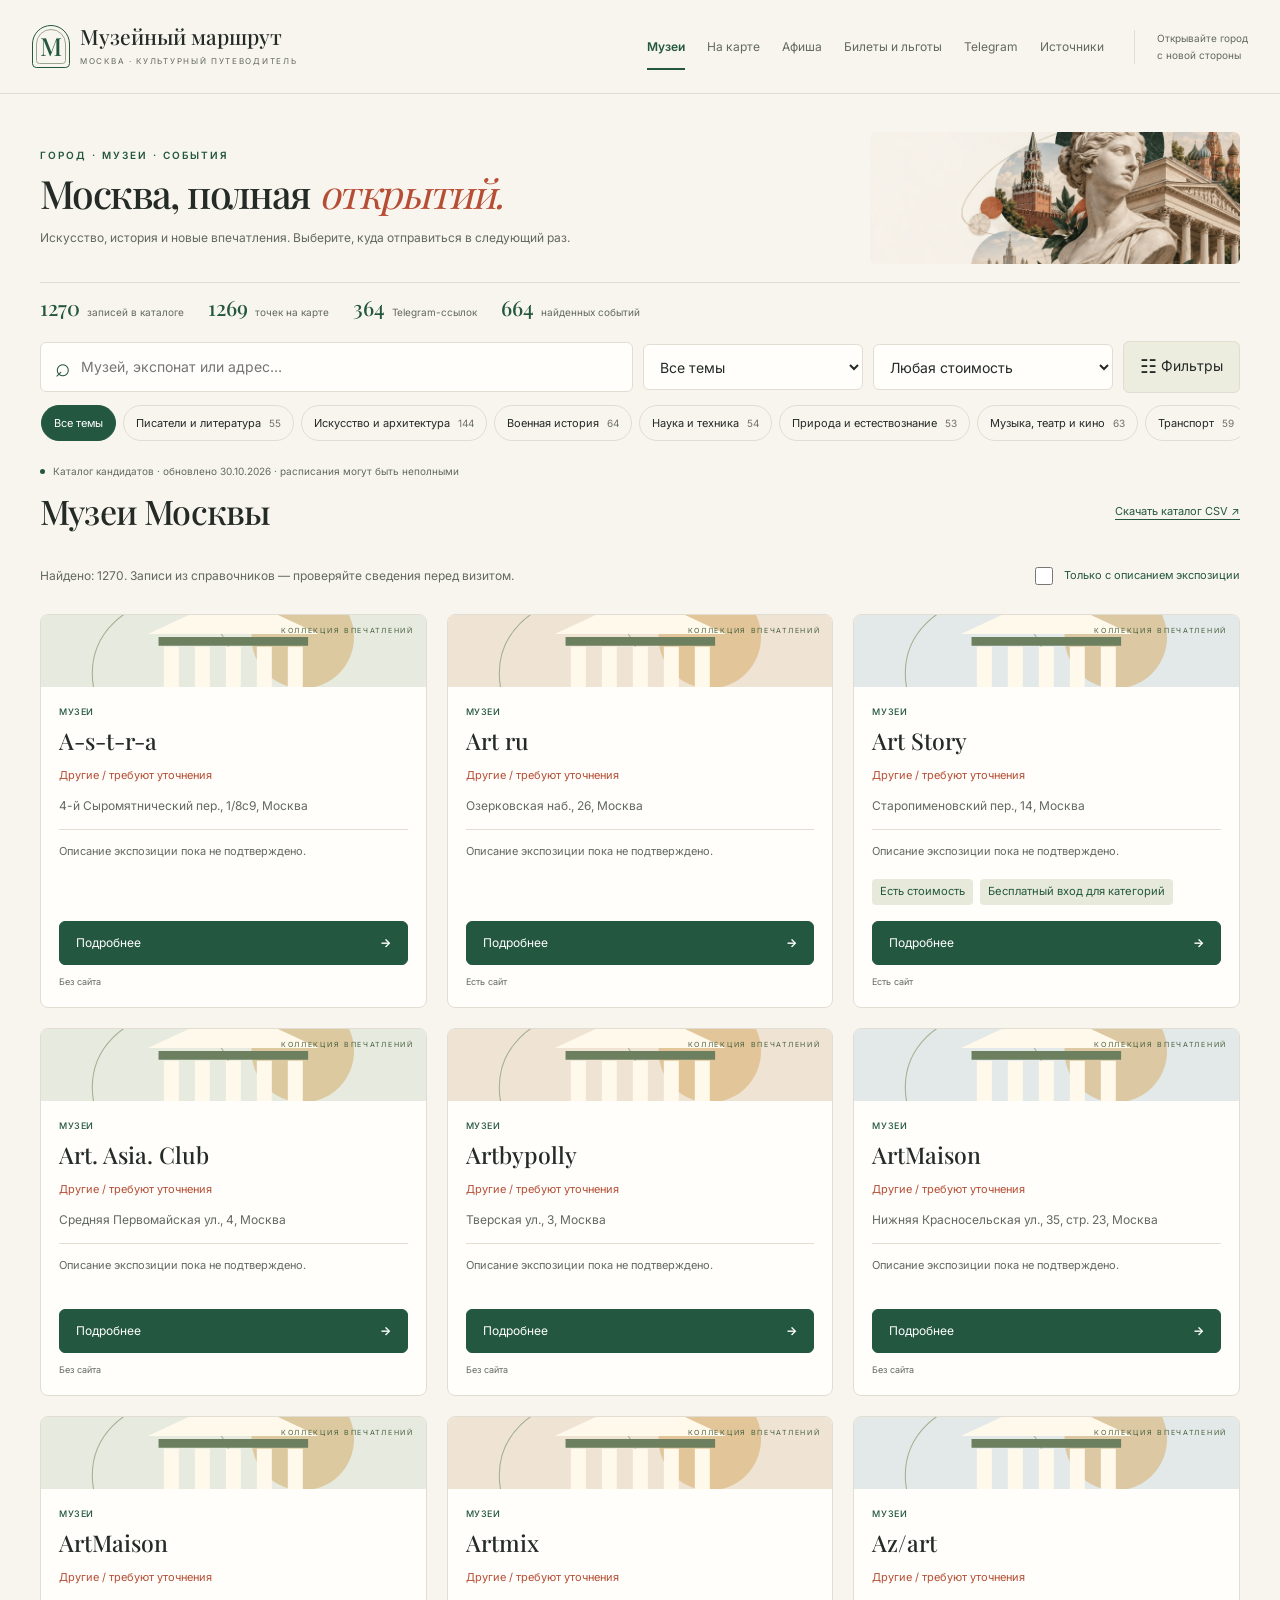
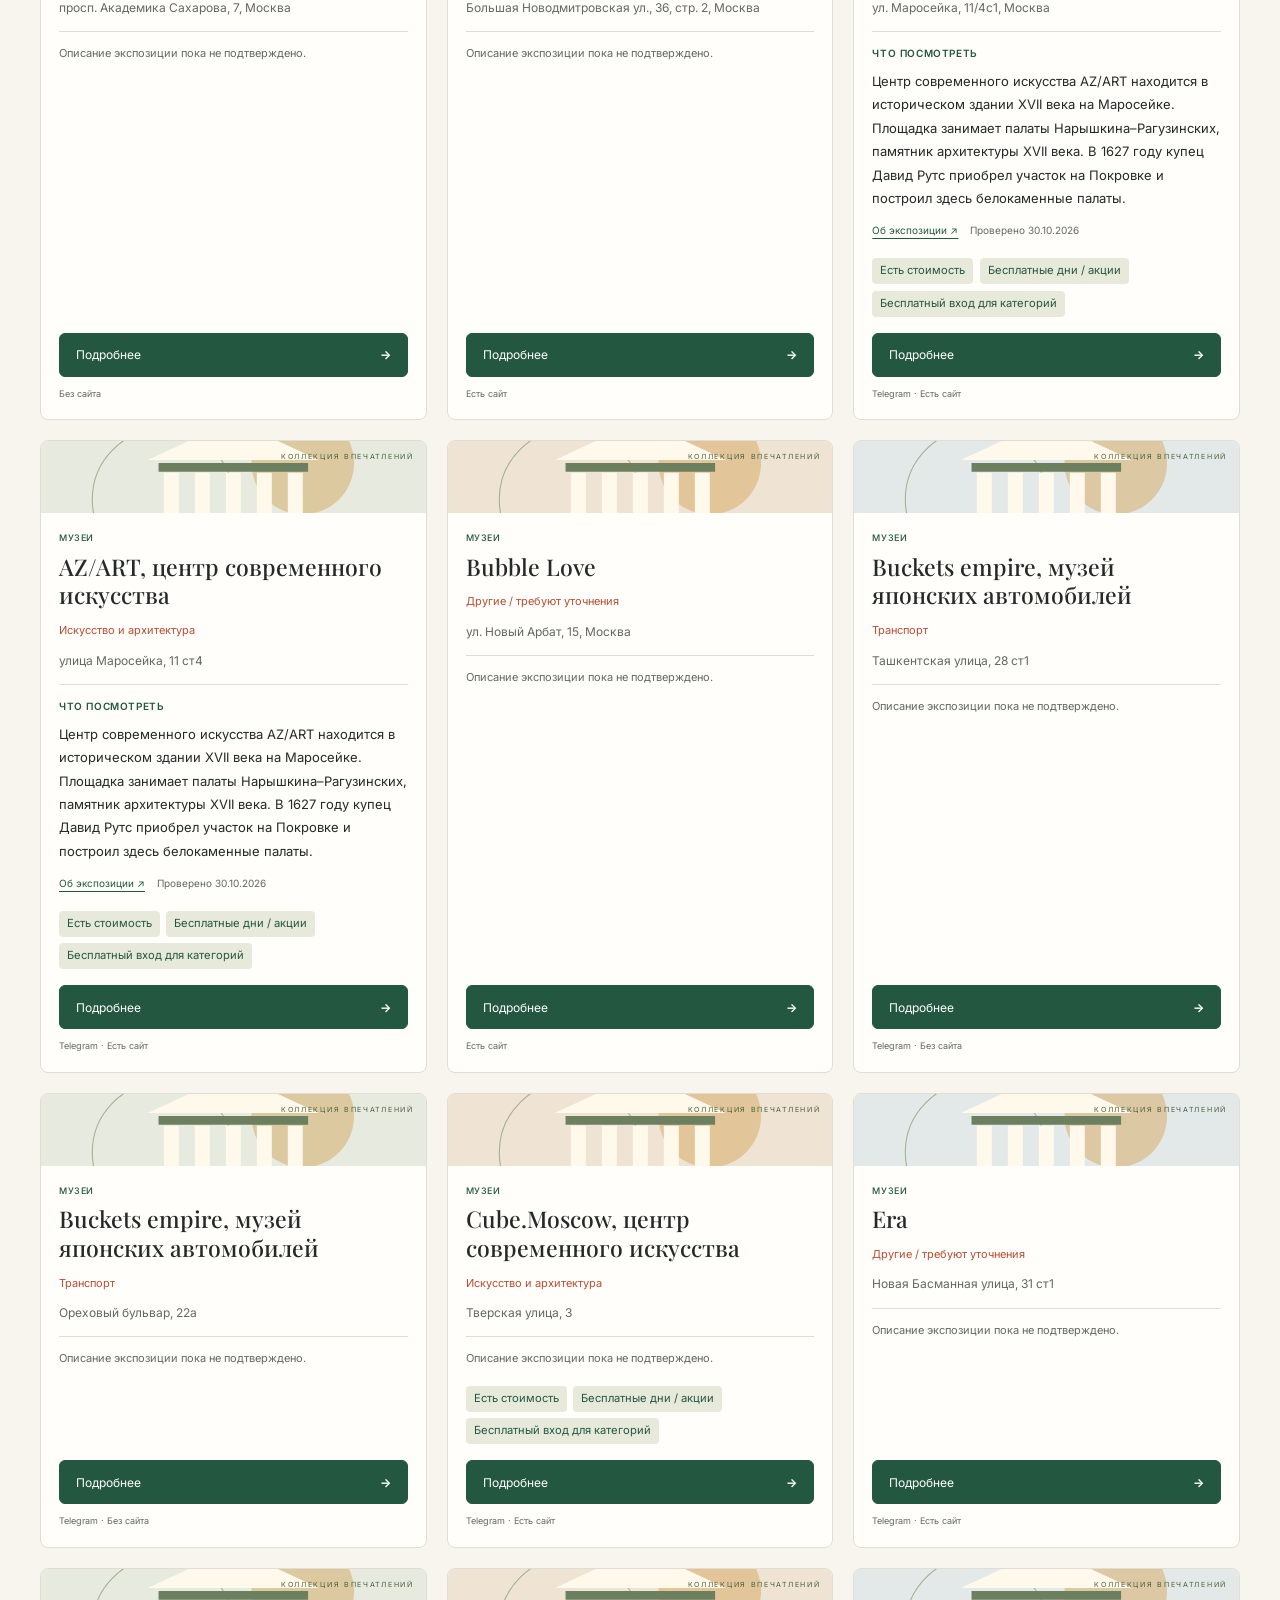
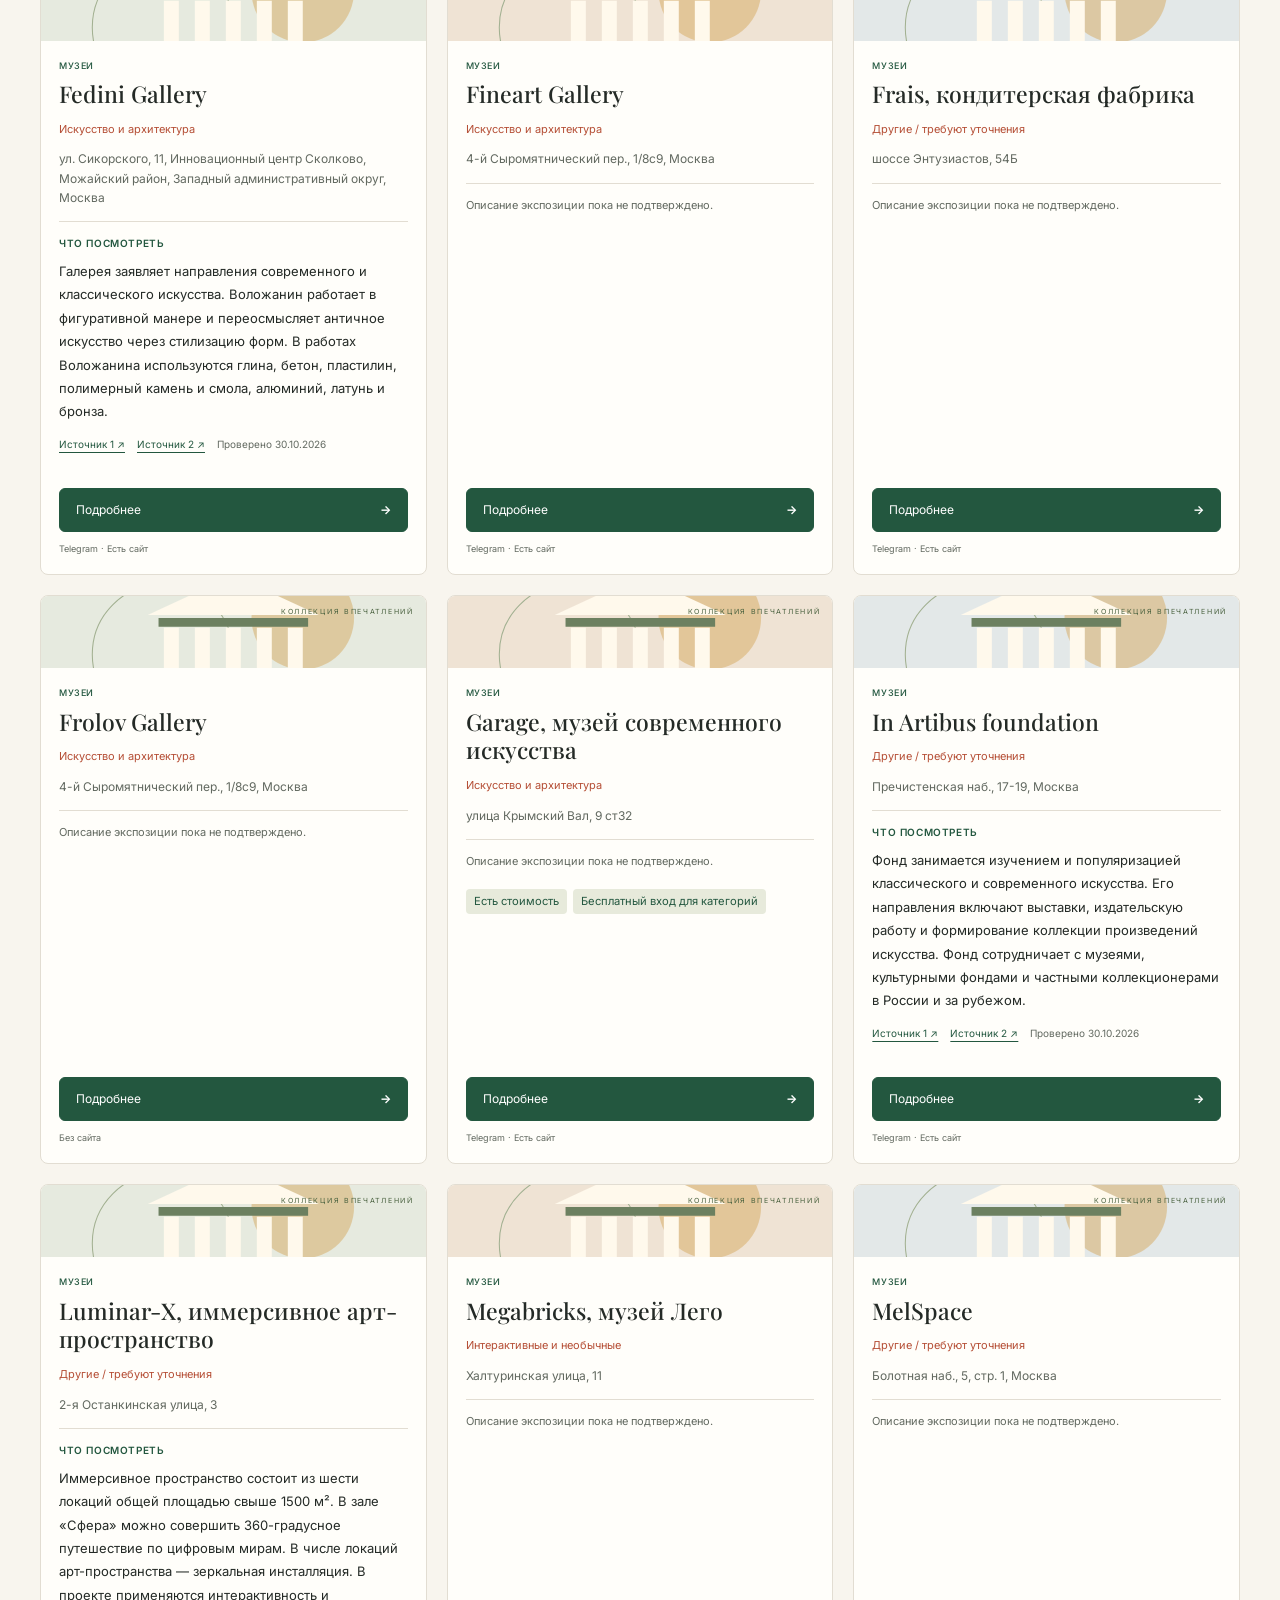
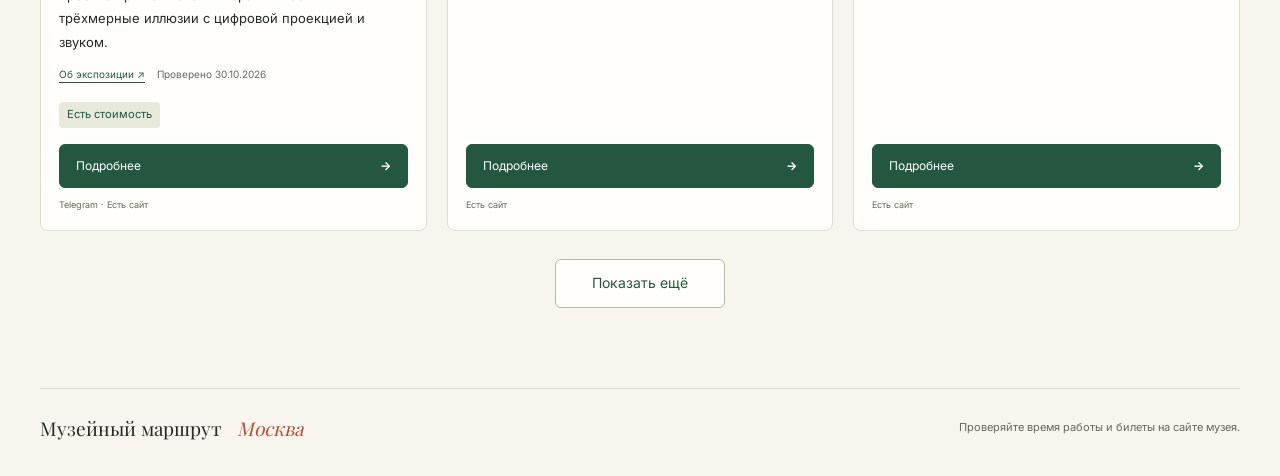
==== commit 9ec61ce7: "Add source-backed exhibition notes and internal Luna refresh workflow" ====
--- a/web/index.html
+++ b/web/index.html
@@ -5,15 +5,15 @@
   <title>Музейный маршрут — Москва</title>
   <meta name="description" content="Музеи и музеи-квартиры Москвы: каталог, карта, афиши и новости публичных Telegram-каналов.">
   <link rel="stylesheet" href="assets/fonts.css"><link rel="icon" href="icon.svg" type="image/svg+xml"><link rel="stylesheet" href="vendor/leaflet.css"><link rel="stylesheet" href="style.css?v=20261030-design2">
-  <link rel="stylesheet" href="redesign.css?v=20261030-design2"><script defer src="vendor/leaflet.js"></script><script defer src="telegram-feed.js?v=20261030"></script><script defer src="admission-view.js?v=20261030-design2"></script><script defer src="update-status.js?v=20261030"></script><script defer src="app.js?v=20261030-design2"></script>
+  <link rel="stylesheet" href="redesign.css?v=20261030-exposition1"><script defer src="vendor/leaflet.js"></script><script defer src="telegram-feed.js?v=20261030"></script><script defer src="admission-view.js?v=20261030-design2"></script><script defer src="update-status.js?v=20261030-exposition1"></script><script defer src="exposition-view.js?v=20261030-exposition1"></script><script defer src="app.js?v=20261030-exposition1"></script>
 </head>
 <body>
 <a class="skip-link" href="#content">К содержимому</a><header class="site-header"><a class="brand" href="#catalog"><span class="brand-mark" aria-hidden="true">М</span><span>Музейный маршрут<small>МОСКВА · КУЛЬТУРНЫЙ ПУТЕВОДИТЕЛЬ</small></span></a><button id="toggle-navigation" class="navigation-toggle" aria-expanded="false" aria-controls="main-navigation" aria-label="Все разделы">☰</button><nav id="main-navigation" class="tabs" aria-label="Разделы"><button data-tab="catalog" class="active">Музеи</button><button data-tab="map">На карте</button><button data-tab="events">Афиша</button><button data-tab="admission">Билеты и льготы</button><button data-tab="telegram">Telegram</button><button data-tab="sources">Источники</button></nav><span class="edition">Открывайте город<br>с новой стороны</span></header>
   <main id="content">
     <section class="hero" aria-label="Музейный путеводитель"><div><p class="eyebrow">ГОРОД · МУЗЕИ · СОБЫТИЯ</p><h1>Москва, полная <em>открытий.</em></h1><p class="intro">Искусство, история и новые впечатления. <br>Выберите, куда отправиться в следующий раз.</p></div><div class="hero-art" aria-hidden="true"><img src="assets/museum-collage.webp" width="1536" height="1024" alt="" decoding="async"></div></section>
     <div id="stats" class="stats" aria-live="polite"></div>
-    <details id="discovery-panel" class="discovery-shell" open><summary>Выбрать музеи и тематику</summary><section class="discovery" aria-label="Поиск и фильтры"><div class="searchbar"><label class="search"><span aria-hidden="true">⌕</span><input id="search" type="search" placeholder="Название, адрес или тема…" aria-label="Поиск музеев и событий"></label><label><span class="sr-only">Тематика музея</span><select id="theme"><option value="">Все темы</option></select></label><label><span class="sr-only">Стоимость и бесплатное посещение</span><select id="admission-filter"><option value="">Любая стоимость</option><option value="prices">Есть данные о ценах</option><option value="free-days">Бесплатные дни / акции</option><option value="benefits">Бесплатный вход для категорий</option></select></label><button id="toggle-filters" class="filter-toggle" aria-expanded="false" aria-controls="extra-filters"><span aria-hidden="true">☷</span> Фильтры <span id="filter-count"></span></button></div><div id="extra-filters" class="extra-filters" hidden><label>Формат музея<select id="category"><option value="">Все форматы</option><option>Музеи-квартиры</option><option>Музеи</option></select></label><label>Порядок в каталоге<select id="sort"><option value="name">По названию А–Я</option><option value="name-desc">По названию Я–А</option><option value="theme">По тематике</option><option value="format">По формату музея</option></select></label><label class="check"><input type="checkbox" id="tg-only"> Есть Telegram</label><button id="reset" class="quiet">Сбросить все фильтры ↺</button></div><div id="theme-chips" class="theme-chips" aria-label="Тематика музеев"></div></section></details><div id="status" class="status" role="status">Загружаю каталог…</div>
-    <section id="catalog" class="panel"><div class="section-title"><h2>Музеи Москвы</h2><a href="data/museums.csv" download>Скачать каталог CSV ↗</a></div><p id="catalog-count" class="muted"></p><div id="museum-list" class="museum-grid"></div><button id="more" class="more">Показать ещё</button></section>
+    <details id="discovery-panel" class="discovery-shell" open><summary>Выбрать музеи и тематику</summary><section class="discovery" aria-label="Поиск и фильтры"><div class="searchbar"><label class="search"><span aria-hidden="true">⌕</span><input id="search" type="search" placeholder="Музей, экспонат или адрес…" aria-label="Поиск музеев и событий"></label><label><span class="sr-only">Тематика музея</span><select id="theme"><option value="">Все темы</option></select></label><label><span class="sr-only">Стоимость и бесплатное посещение</span><select id="admission-filter"><option value="">Любая стоимость</option><option value="prices">Есть данные о ценах</option><option value="free-days">Бесплатные дни / акции</option><option value="benefits">Бесплатный вход для категорий</option></select></label><button id="toggle-filters" class="filter-toggle" aria-expanded="false" aria-controls="extra-filters"><span aria-hidden="true">☷</span> Фильтры <span id="filter-count"></span></button></div><div id="extra-filters" class="extra-filters" hidden><label>Формат музея<select id="category"><option value="">Все форматы</option><option>Музеи-квартиры</option><option>Музеи</option></select></label><label>Порядок в каталоге<select id="sort"><option value="name">По названию А–Я</option><option value="name-desc">По названию Я–А</option><option value="theme">По тематике</option><option value="format">По формату музея</option></select></label><label class="check"><input type="checkbox" id="tg-only"> Есть Telegram</label><button id="reset" class="quiet">Сбросить все фильтры ↺</button></div><div id="theme-chips" class="theme-chips" aria-label="Тематика музеев"></div></section></details><div id="status" class="status" role="status">Загружаю каталог…</div>
+    <section id="catalog" class="panel"><div class="section-title"><h2>Музеи Москвы</h2><a href="data/museums.csv" download>Скачать каталог CSV ↗</a></div><div class="catalog-results"><p id="catalog-count" class="muted"></p><label class="check"><input type="checkbox" id="exposition-only"> Только с описанием экспозиции</label></div><div id="museum-list" class="museum-grid"></div><button id="more" class="more">Показать ещё</button></section>
     <section id="map" class="panel" hidden><div class="section-title"><h2>Музеи на карте Москвы</h2><p id="map-count" class="muted"></p></div><div class="map-layout"><div id="map-canvas" aria-label="Карта музеев Москвы"></div><aside id="map-museums" aria-label="Музеи на карте"></aside></div><p class="muted">Координаты из справочников. Нажмите на точку, чтобы открыть музей. Подложка карты требует интернета.</p></section>
     <section id="events" class="panel" hidden><div class="section-title"><h2>Афиша музеев Москвы</h2></div><div class="calendar-controls"><button id="prev" aria-label="Предыдущий период">←</button><button id="today">Сегодня</button><button id="next" aria-label="Следующий период">→</button><strong id="period-label"></strong><div class="segments"><button data-period="week" class="active">Неделя</button><button data-period="month">Месяц</button><button data-period="year">Год</button></div><label><span class="sr-only">Тип события</span><select id="event-kind"><option value="">Все события</option><option>Лекция</option><option>Экскурсия</option><option>Событие</option></select></label></div><div class="calendar-filters"><label>Музей / источник <select id="calendar-source"><option value="">Все источники</option></select></label><label>Показывать <select id="calendar-mode"><option value="all">Все программы</option><option value="sessions">Сеансы и дни событий</option><option value="periods">Выставки и длительные программы</option></select></label></div><div id="calendar"></div><details class="calendar-notes"><summary>Источники и полнота расписания</summary><p id="calendar-coverage" class="muted"></p><p class="muted">Даты собираются из календарей, карточек и API сайтов. Отмены и площадку уточняйте по ссылке источника. Отсутствие событий не означает отсутствие программы.</p></details><button id="export-ics" class="quiet export-button">Скачать события в календарь .ics ↓</button><div id="event-list"></div><h3 class="agenda-title">Больше программ — в афишах музеев</h3><div id="agenda-list" class="link-grid"></div></section>
     <section id="admission" class="panel" hidden><div class="section-title"><h2>Билеты и бесплатное посещение</h2><a href="data/admission.csv" download>Скачать тарифы и льготы CSV ↗</a></div><p class="muted">Цены, категории посетителей и условия бесплатного входа с сайтов музеев. Разовый бесплатный день не означает бесплатное посещение в остальные дни; для некоторых льгот нужны документы и регистрация. Не все тарифы включают экскурсии и временные выставки.</p><label class="visitor-filter">Категория посетителя <select id="visitor-category"><option value="">Все опубликованные категории</option><option value="adult">Взрослые / полный билет</option><option value="children">Дети и школьники</option><option value="students">Студенты</option><option value="pensioners">Пенсионеры</option><option value="families">Многодетные семьи</option><option value="disabled">Посетители с инвалидностью</option><option value="veterans">Ветераны и военнослужащие</option></select></label><p id="admission-count" class="muted" role="status"></p><div id="admission-list"></div><button id="more-admission" class="more">Ещё музеи</button></section>
--- a/web/redesign.css
+++ b/web/redesign.css
@@ -24,3 +24,8 @@
 @media(max-width:540px){.museum-art{height:78px}.calendar-filters label{flex-basis:calc(50% - 6px);font-size:9px}.calendar-filters select{font-size:11px;padding-left:9px}.calendar-controls{margin-top:18px}.navigation-toggle{display:block;margin-left:auto;margin-bottom:12px;padding:0;width:40px;min-height:40px;background:none;font-size:20px}.brand{font-size:18px}.brand small{font-size:6px}.navigation-open .tabs{display:grid;grid-template-columns:repeat(3,minmax(0,1fr));height:auto;gap:0}.navigation-open .tabs button{min-height:44px}.navigation-open .tabs button.active:after{bottom:0}.source-metrics strong{min-width:110px}}
 .hero-art{border-radius:6px;background:transparent}.hero-art:before,.hero-art:after{display:none}.hero-art img{width:100%;height:100%;object-fit:cover;object-position:65% 40%;mix-blend-mode:multiply}
 @media(min-width:851px){.museum-art{height:72px}.museum-card-body{padding:18px}.status{margin-bottom:12px}}
+.museum-card-body>p{flex:none;margin-bottom:14px}.exposition-note{margin:0 0 20px;padding-top:14px;border-top:1px solid var(--line)}.exposition-note h4{font:600 10px/1.5 var(--sans);letter-spacing:.6px;text-transform:uppercase;color:var(--green);margin:0 0 9px}.museum-card .exposition-note p,.exposition-note p{font:13px/1.8 var(--sans);color:var(--ink);margin:0 0 12px;flex:none}.exposition-sources{display:flex;flex-wrap:wrap;align-items:center;gap:5px 12px;font:10px/1.6 var(--sans)}.exposition-sources span{color:var(--muted)}.museum-card .exposition-note .exposition-warning{font-size:10px;color:var(--accent);margin-top:9px}.museum-card .exposition-missing{font-size:11px;line-height:1.7;color:var(--muted);padding-top:12px;border-top:1px solid var(--line);margin-bottom:18px;flex:none}.exposition-detail{padding:22px;background:var(--white);border:1px solid var(--line);border-radius:8px;margin:24px 0}.exposition-detail h4{font:500 23px/1.3 var(--serif);text-transform:none;letter-spacing:0}.exposition-detail p{font-size:14px;line-height:1.85}.exposition-coverage{max-width:850px}
+@media(max-width:540px){.museum-card .exposition-note p{font-size:13px;line-height:1.8}.exposition-detail{padding:17px}.exposition-sources{font-size:10px}}
+.skip-link{opacity:0;pointer-events:none}.skip-link:focus{opacity:1;pointer-events:auto}
+.catalog-results{display:flex;align-items:center;justify-content:space-between;gap:14px;margin-bottom:16px}.catalog-results p{margin:0}.catalog-results .check{display:flex;align-items:center;gap:8px;font-size:11px;color:var(--green);flex:none;min-height:44px}.catalog-results input{accent-color:var(--green)}
+@media(max-width:850px){.catalog-results{flex-wrap:wrap;gap:2px}.catalog-results .check{font-size:11px}}
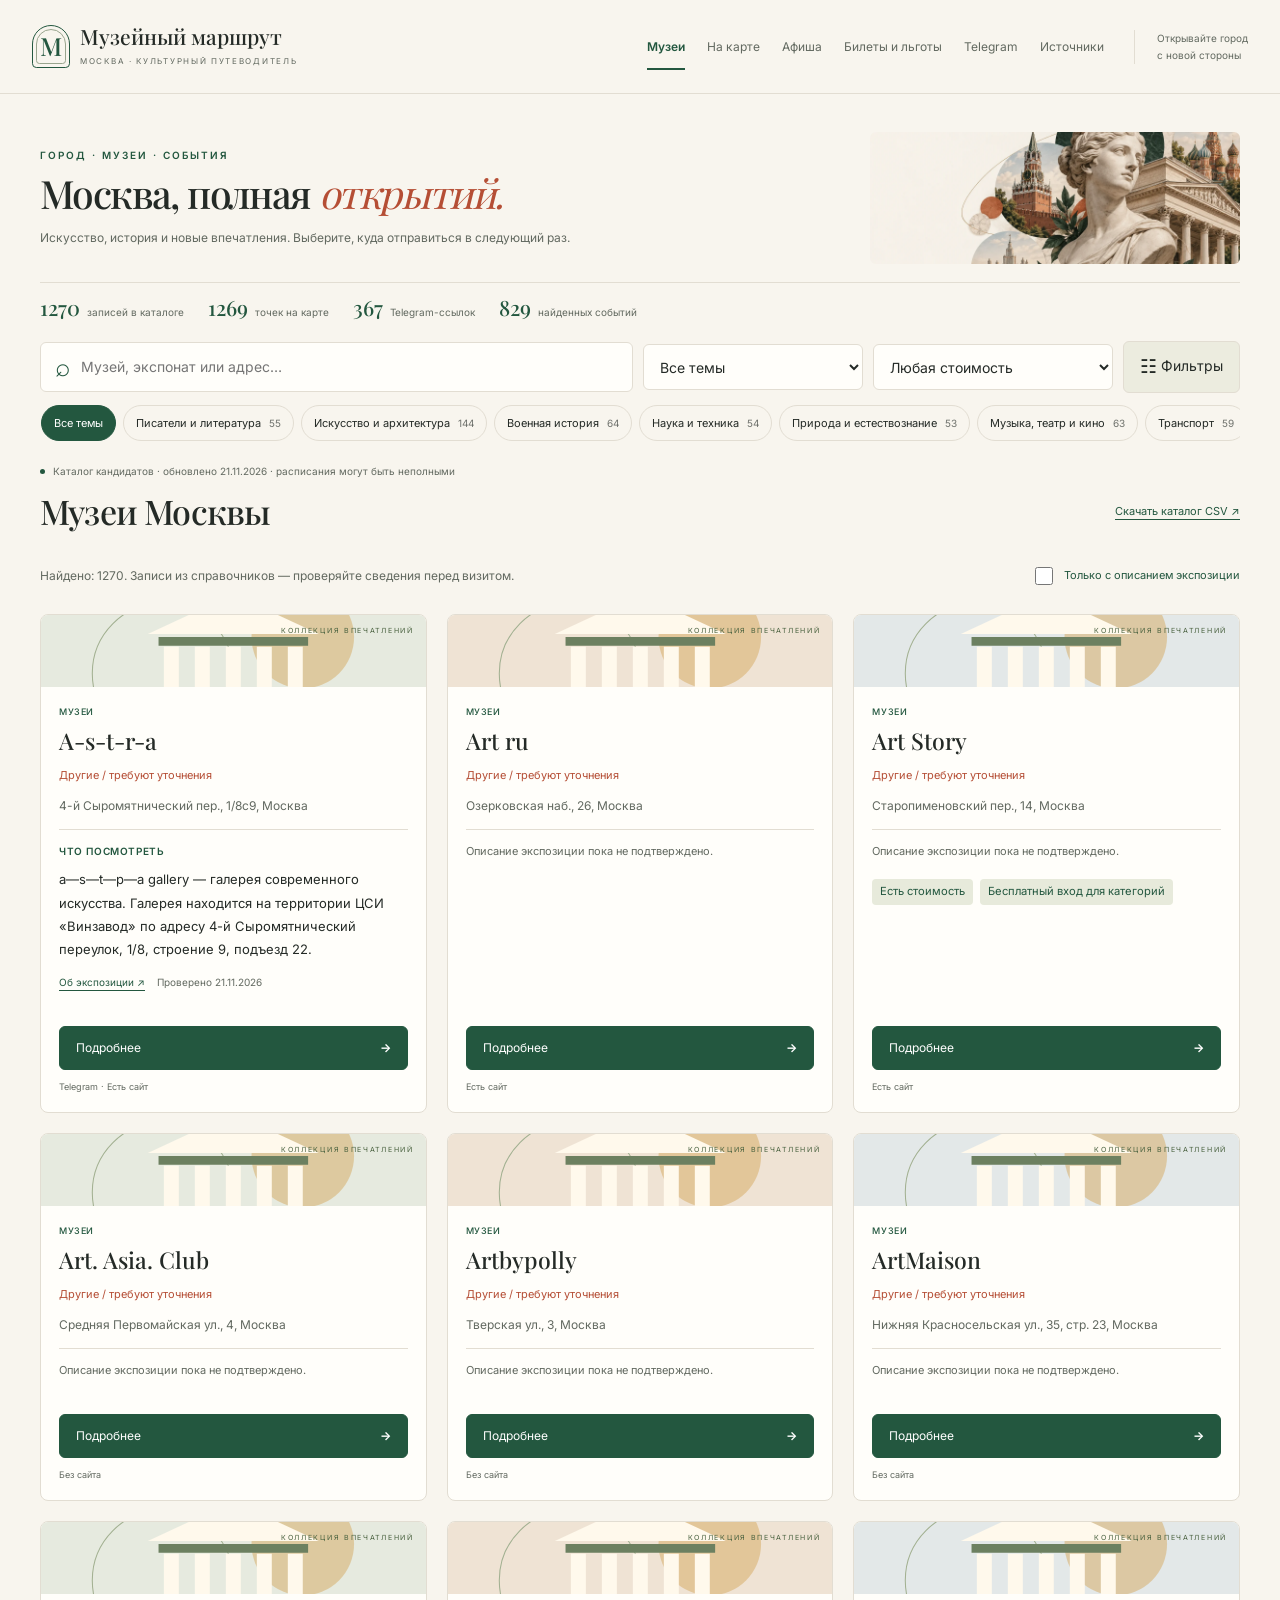
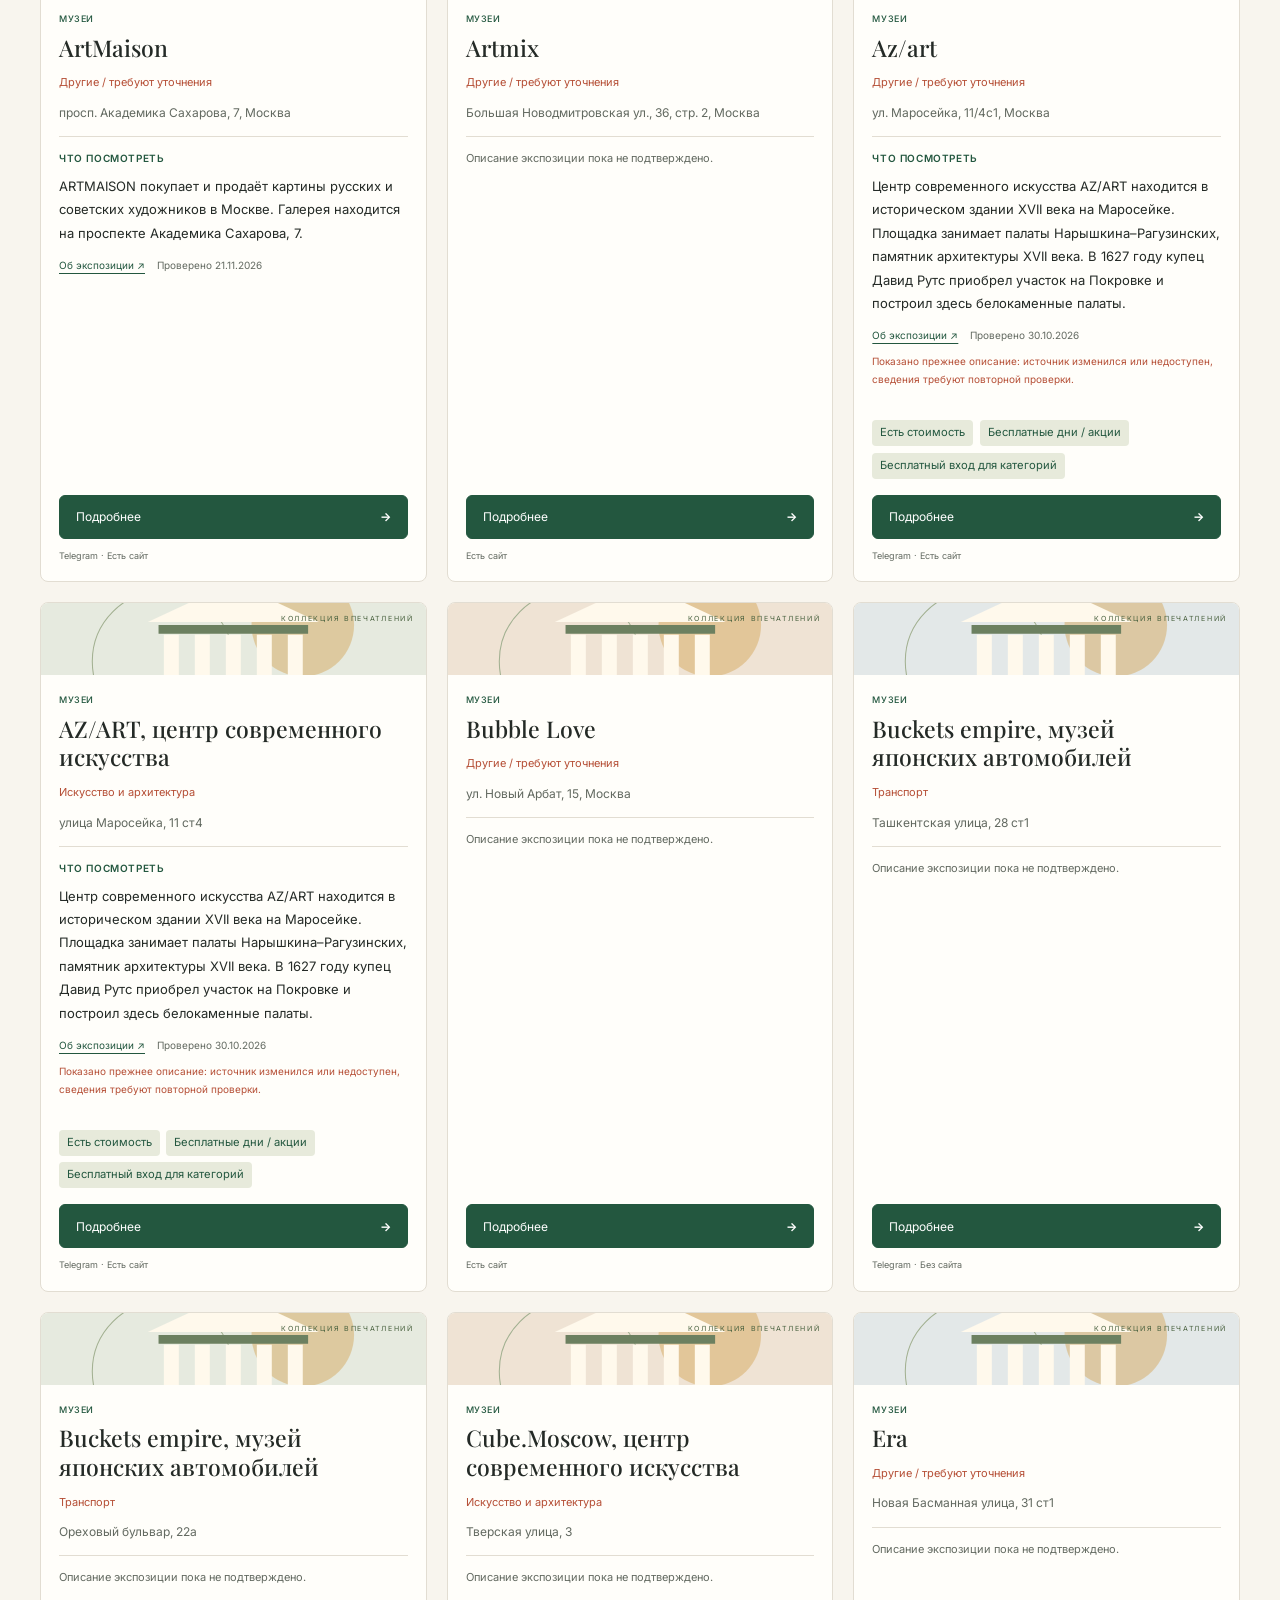
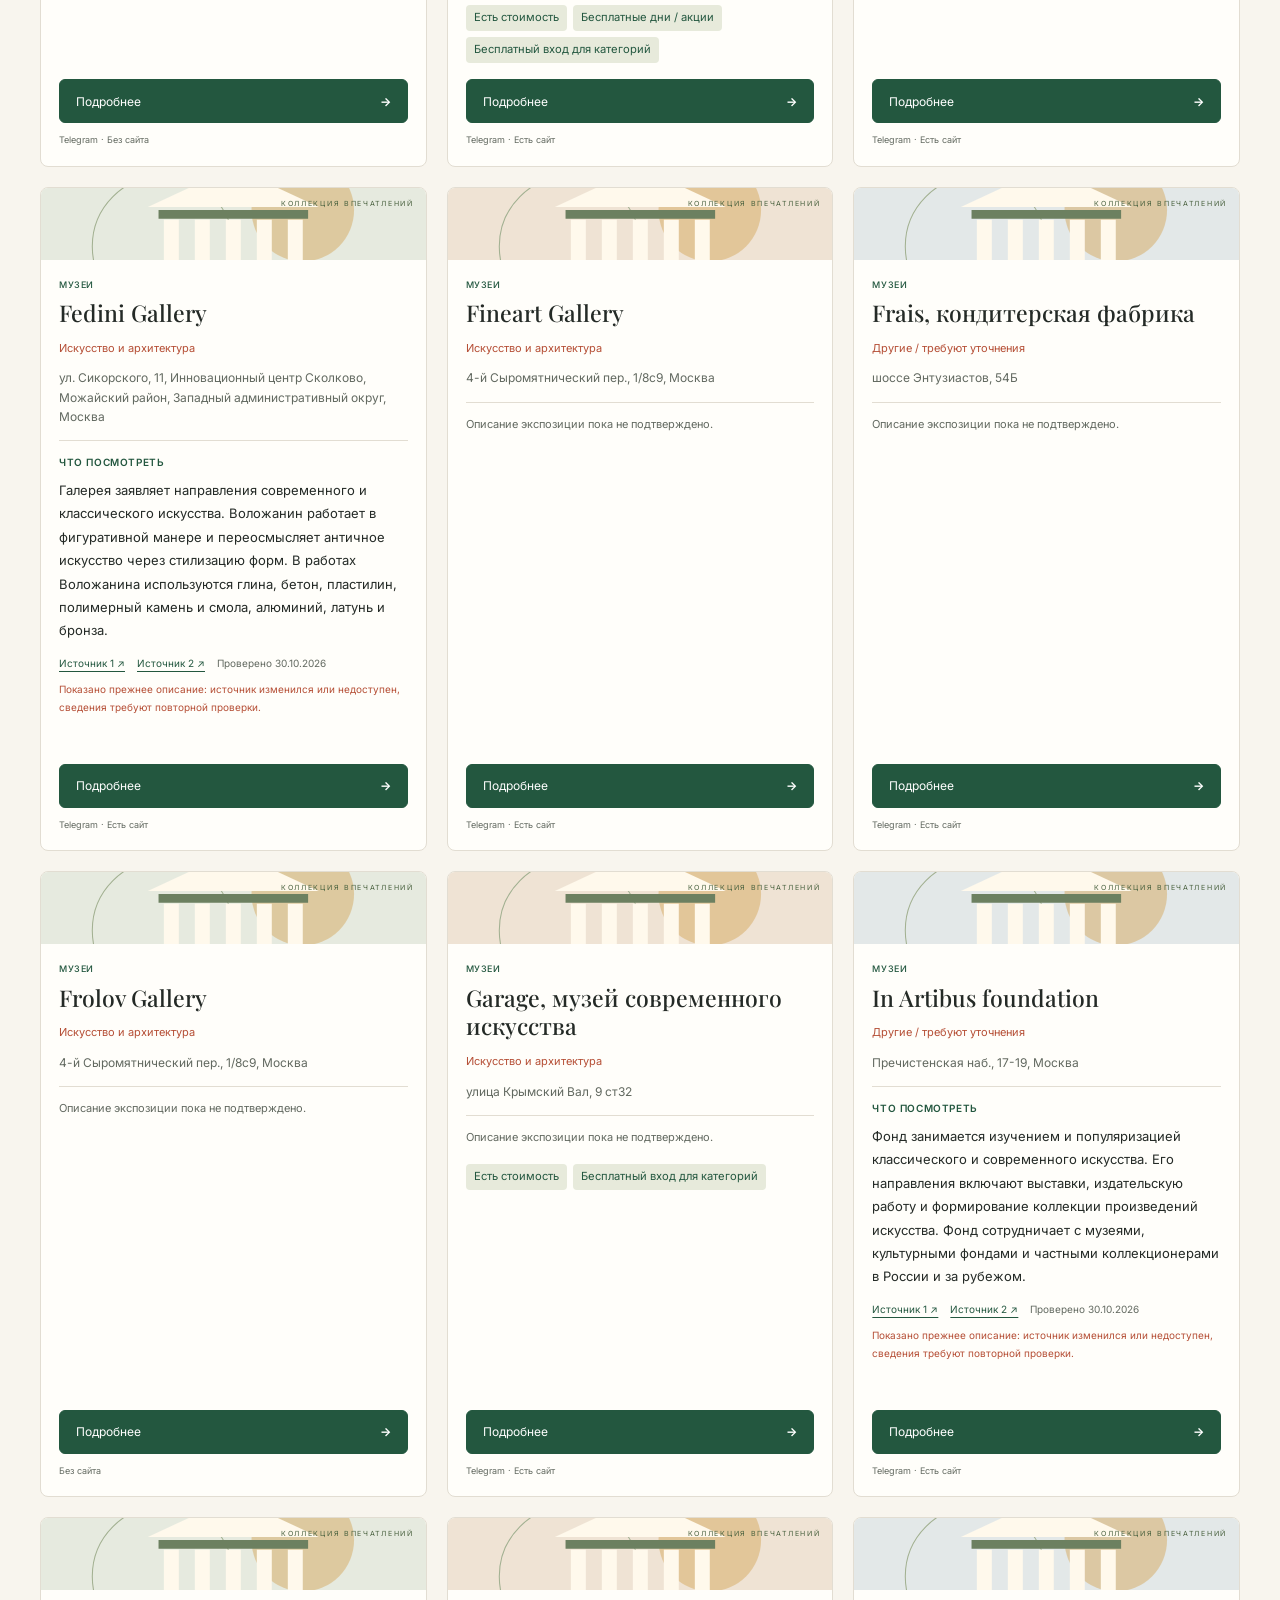
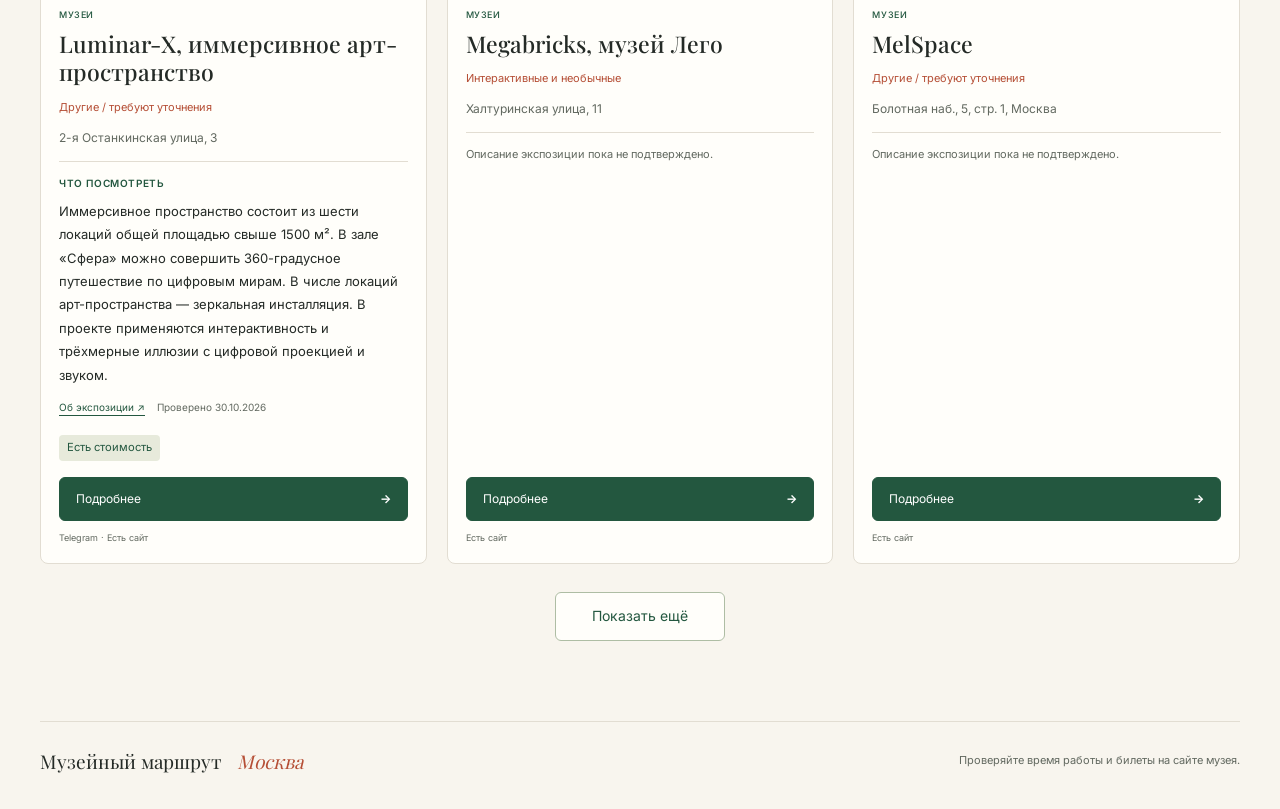
==== commit c7be5203: "Publish museum catalog to Optegra and retain Telegram post links" ====
--- a/web/index.html
+++ b/web/index.html
@@ -5,7 +5,7 @@
   <title>Музейный маршрут — Москва</title>
   <meta name="description" content="Музеи и музеи-квартиры Москвы: каталог, карта, афиши и новости публичных Telegram-каналов.">
   <link rel="stylesheet" href="assets/fonts.css"><link rel="icon" href="icon.svg" type="image/svg+xml"><link rel="stylesheet" href="vendor/leaflet.css"><link rel="stylesheet" href="style.css?v=20261030-design2">
-  <link rel="stylesheet" href="redesign.css?v=20261030-exposition1"><script defer src="vendor/leaflet.js"></script><script defer src="telegram-feed.js?v=20261030"></script><script defer src="admission-view.js?v=20261030-design2"></script><script defer src="update-status.js?v=20261030-exposition1"></script><script defer src="exposition-view.js?v=20261030-exposition1"></script><script defer src="app.js?v=20261030-exposition1"></script>
+  <link rel="stylesheet" href="redesign.css?v=20261030-exposition1"><script defer src="vendor/leaflet.js"></script><script defer src="telegram-feed.js?v=20261121-links"></script><script defer src="admission-view.js?v=20261030-design2"></script><script defer src="update-status.js?v=20261030-exposition1"></script><script defer src="exposition-view.js?v=20261030-exposition1"></script><script defer src="app.js?v=20261030-exposition1"></script>
 </head>
 <body>
 <a class="skip-link" href="#content">К содержимому</a><header class="site-header"><a class="brand" href="#catalog"><span class="brand-mark" aria-hidden="true">М</span><span>Музейный маршрут<small>МОСКВА · КУЛЬТУРНЫЙ ПУТЕВОДИТЕЛЬ</small></span></a><button id="toggle-navigation" class="navigation-toggle" aria-expanded="false" aria-controls="main-navigation" aria-label="Все разделы">☰</button><nav id="main-navigation" class="tabs" aria-label="Разделы"><button data-tab="catalog" class="active">Музеи</button><button data-tab="map">На карте</button><button data-tab="events">Афиша</button><button data-tab="admission">Билеты и льготы</button><button data-tab="telegram">Telegram</button><button data-tab="sources">Источники</button></nav><span class="edition">Открывайте город<br>с новой стороны</span></header>
